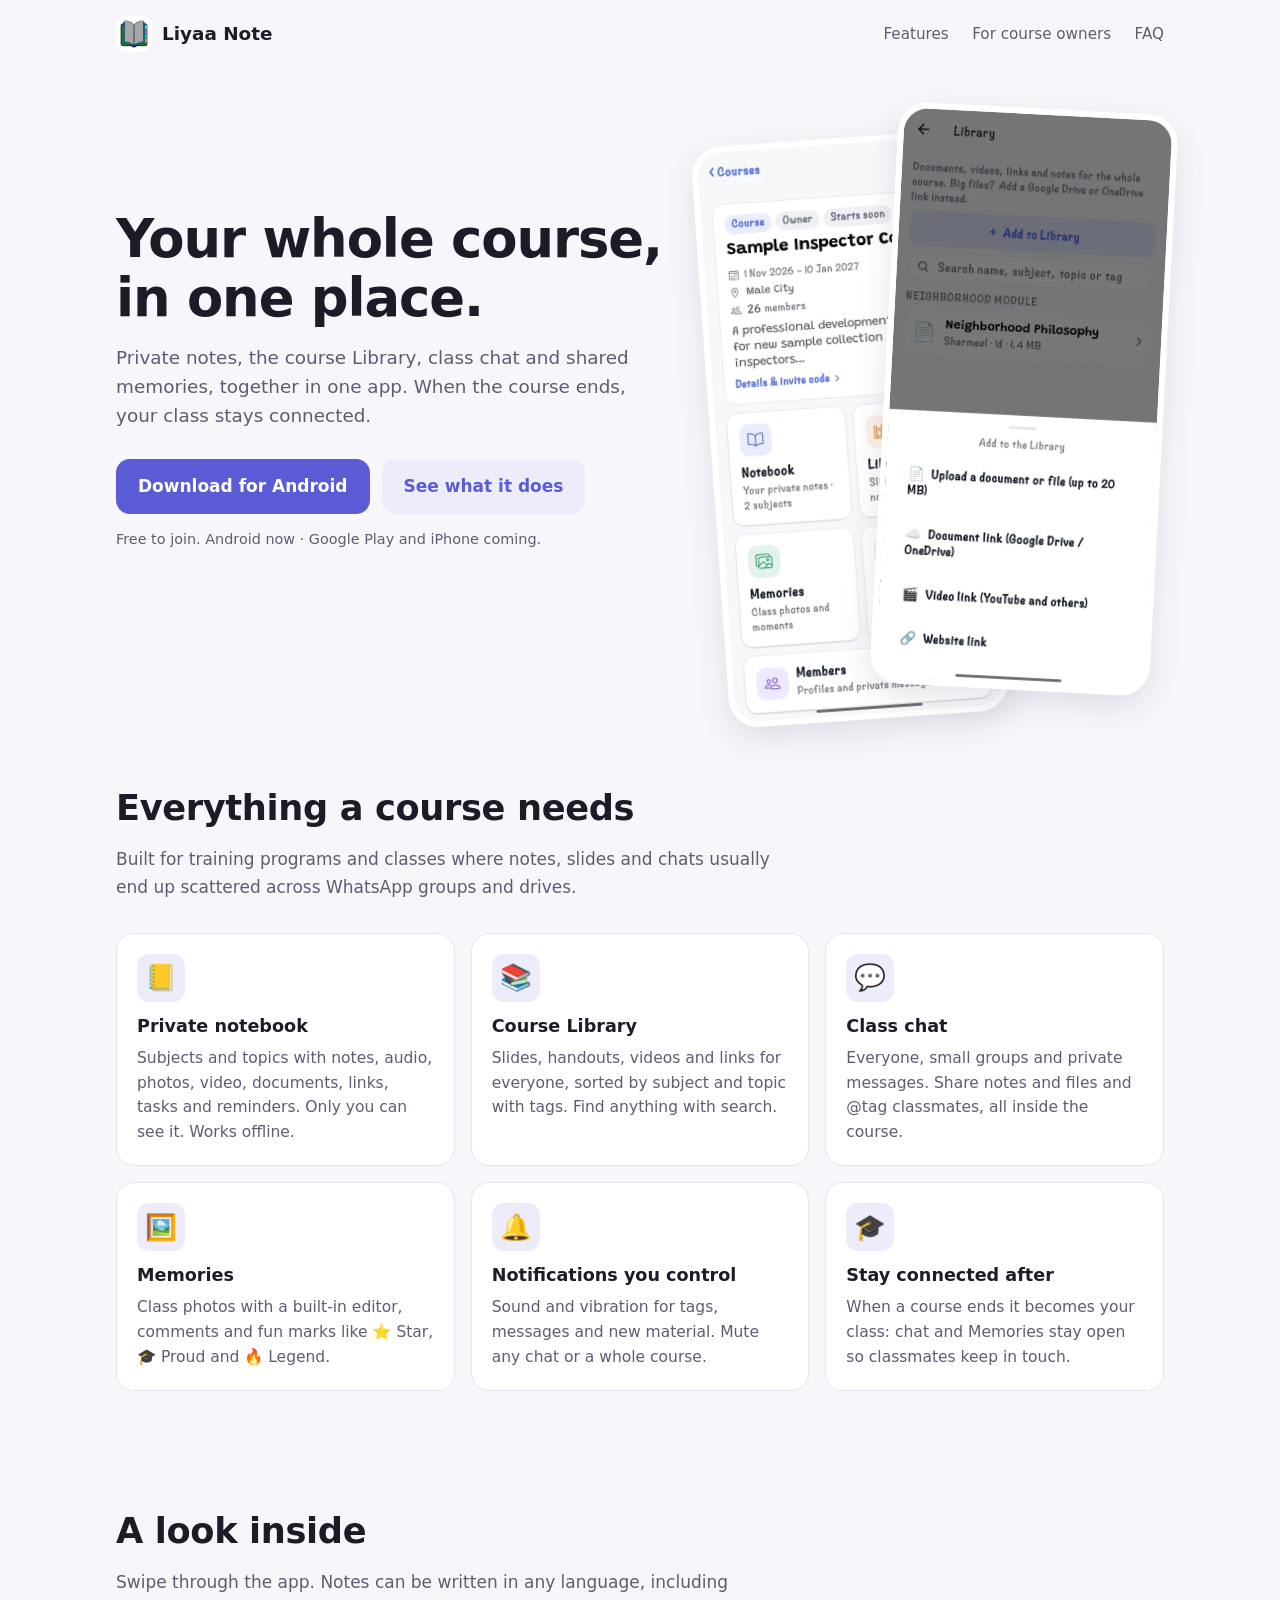
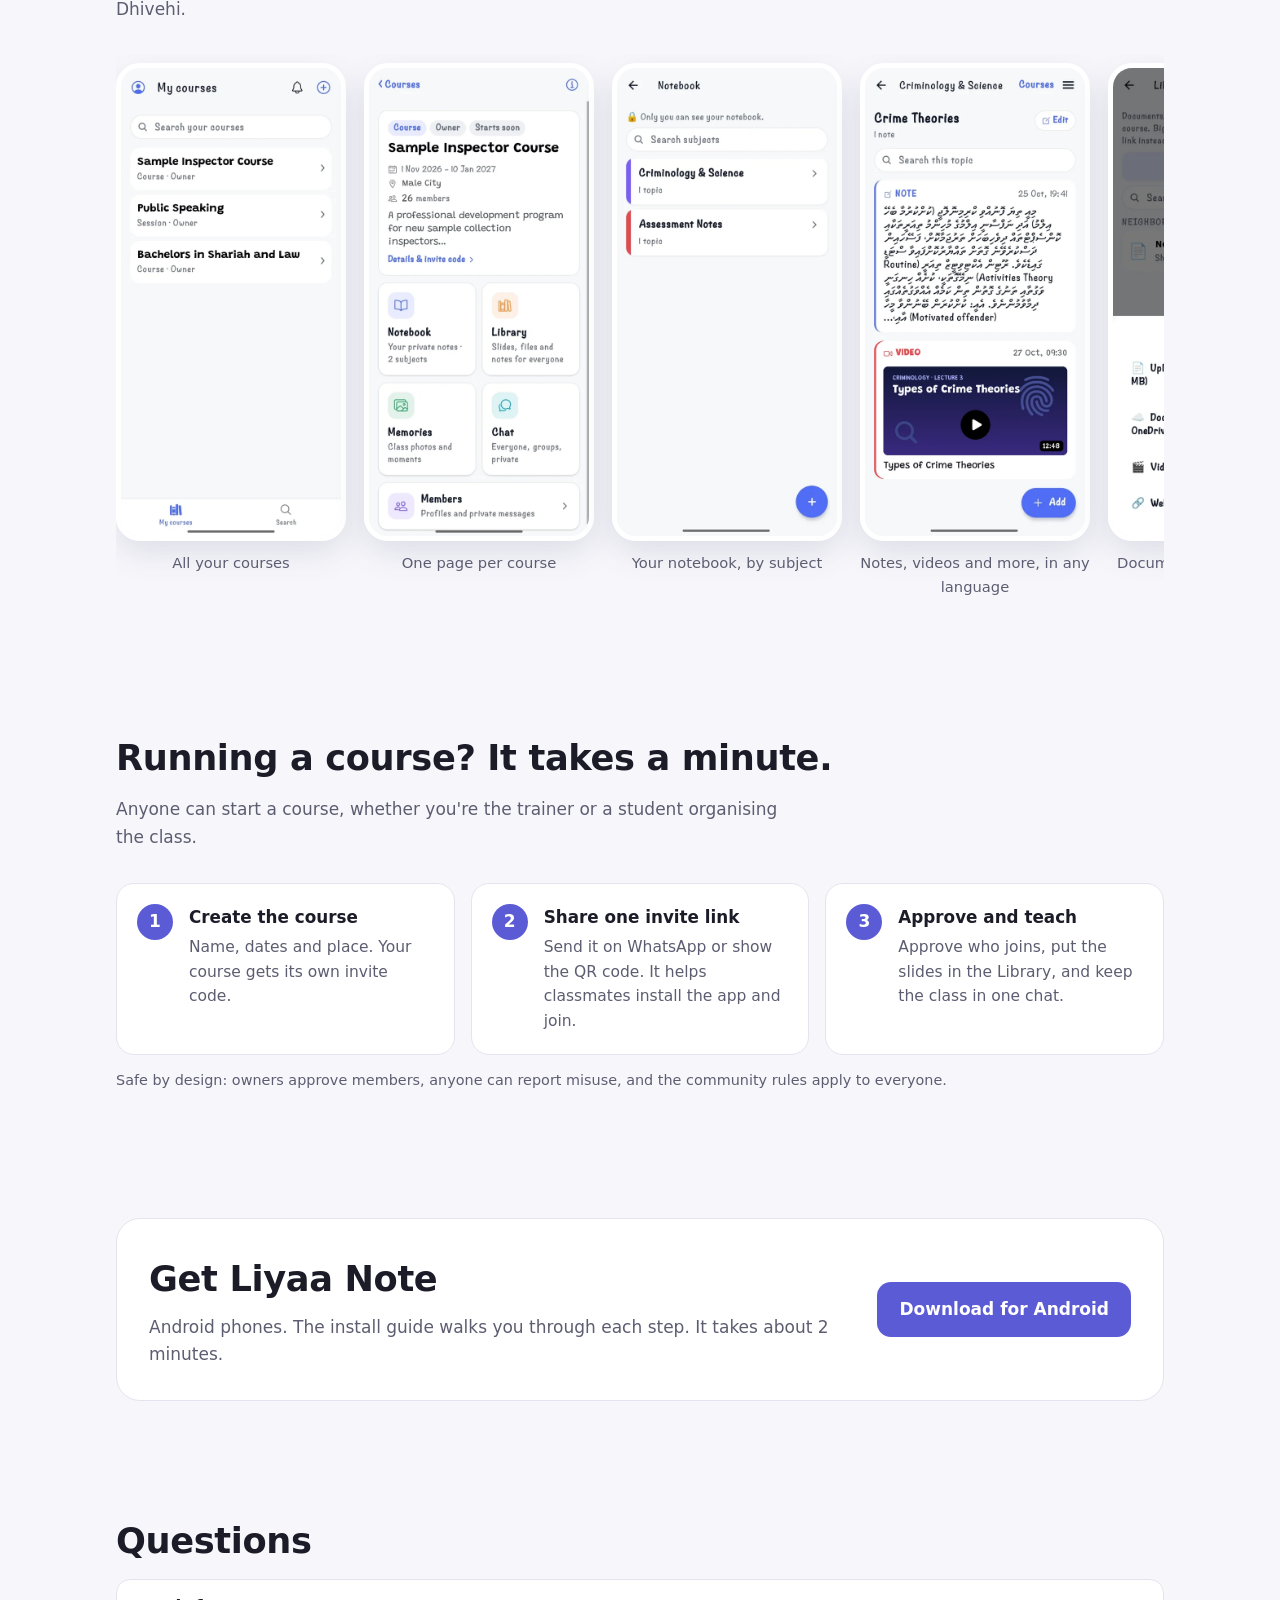
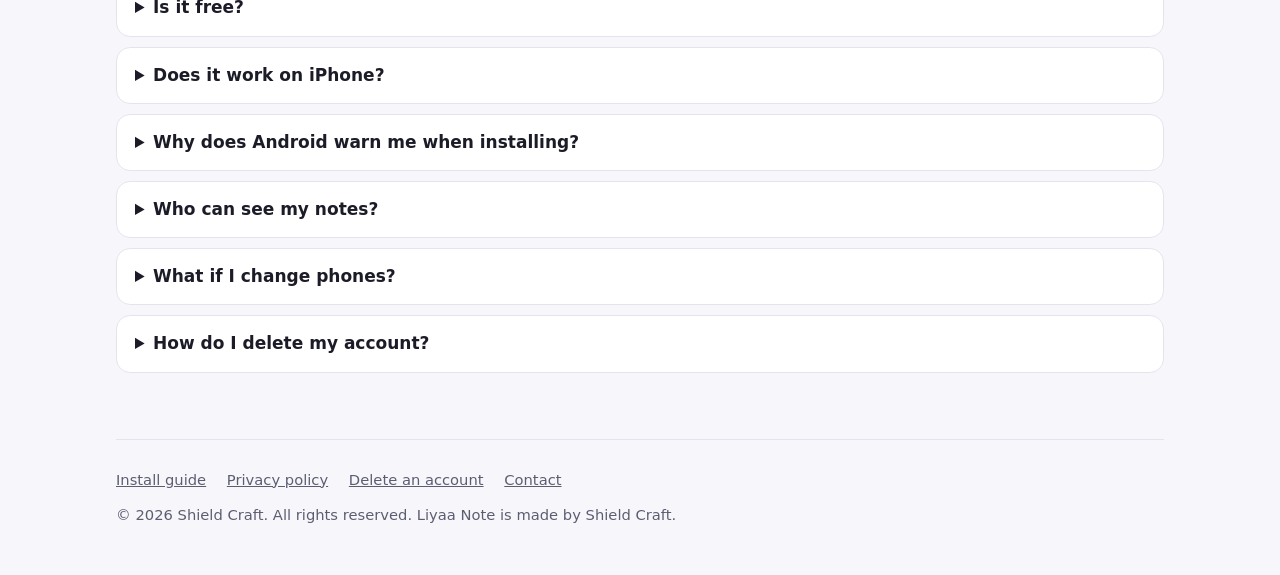
==== index.html @ 7fa38d36 "Use liyaanote.app for the install link and link previews Co-Authored-By: Claude Opus 5.5 <noreply@an" ====
<!doctype html>
<html lang="en">
<head>
<meta charset="utf-8">
<meta name="viewport" content="width=device-width, initial-scale=1">
<title>Liyaa Note</title>
<meta name="description" content="Liyaa Note keeps your course notes, shared Library, class chat and memories in one place, and keeps your class together after the course ends.">
<link rel="icon" href="favicon.png">
<meta property="og:title" content="Liyaa Note">
<meta property="og:description" content="Course notes, class chat and shared memories, together in one place.">
<meta property="og:image" content="https://liyaanote.app/img/icon.png">
<style>
  :root {
    --bg: #f7f7fb; --card: #ffffff; --text: #1c1c28; --muted: #5d5d72; --accent: #5b5bd6; --accent-ink: #ffffff;
    --accent-soft: #ececfb; --line: #e4e4ee; --shadow: 0 12px 32px rgba(40, 40, 90, .12);
  }
  @media (prefers-color-scheme: dark) {
    :root { --bg: #121218; --card: #1c1c26; --text: #ececf3; --muted: #a3a3b8; --accent: #8f8ff0; --accent-ink: #121218; --accent-soft: #26264a; --line: #2c2c3a; --shadow: 0 12px 32px rgba(0, 0, 0, .45); }
  }
  * { box-sizing: border-box; }
  html { scroll-behavior: smooth; }
  body { margin: 0; background: var(--bg); color: var(--text); font: 17px/1.6 system-ui, -apple-system, "Segoe UI", Roboto, sans-serif; }
  a { color: var(--accent); }
  .wrap { max-width: 1080px; margin: 0 auto; padding: 0 16px; }
  header.top { display: flex; align-items: center; justify-content: space-between; padding: 16px 0; }
  .brand { display: flex; align-items: center; gap: 10px; font-weight: 800; font-size: 1.15rem; color: var(--text); text-decoration: none; }
  .brand img { width: 36px; height: 36px; border-radius: 9px; }
  nav a { color: var(--muted); text-decoration: none; margin-left: 18px; font-size: .95rem; }
  nav a:hover { color: var(--text); }
  @media (max-width: 640px) { nav .hide-sm { display: none; } }

  .hero { display: grid; grid-template-columns: 1.1fr .9fr; gap: 40px; align-items: center; padding: 40px 0 56px; }
  .hero h1 { font-size: clamp(2.1rem, 5vw, 3.3rem); line-height: 1.1; margin: 0 0 16px; letter-spacing: -.02em; }
  .hero p.lead { font-size: 1.15rem; color: var(--muted); margin: 0 0 28px; max-width: 34em; }
  .ctas { display: flex; flex-wrap: wrap; gap: 12px; }
  .btn { display: inline-block; text-decoration: none; font-weight: 700; padding: 14px 22px; border-radius: 14px; }
  .btn.primary { background: var(--accent); color: var(--accent-ink); }
  .btn.ghost { background: var(--accent-soft); color: var(--accent); }
  .small { font-size: .9rem; color: var(--muted); margin-top: 14px; }
  .phone { width: 100%; max-width: 280px; border-radius: 30px; box-shadow: var(--shadow); border: 6px solid var(--card); display: block; background: var(--card); }
  .hero .phones { position: relative; height: 560px; }
  .hero .phones img { position: absolute; }
  .hero .phones img:first-child { left: 0; top: 30px; transform: rotate(-4deg); }
  .hero .phones img:last-child { right: 0; top: 0; transform: rotate(3deg); }
  @media (max-width: 860px) {
    .hero { grid-template-columns: 1fr; padding-top: 16px; }
    .hero .phones { height: auto; display: flex; gap: 12px; justify-content: center; }
    .hero .phones img { position: static; transform: none !important; width: 46%; max-width: 230px; }
  }

  section { padding: 56px 0; }
  section h2 { font-size: clamp(1.6rem, 3.5vw, 2.2rem); margin: 0 0 10px; letter-spacing: -.01em; }
  section .sub { color: var(--muted); margin: 0 0 32px; max-width: 40em; }

  .features { display: grid; grid-template-columns: repeat(3, 1fr); gap: 16px; }
  @media (max-width: 860px) { .features { grid-template-columns: repeat(2, 1fr); } }
  @media (max-width: 560px) { .features { grid-template-columns: 1fr; } }
  .feature { background: var(--card); border: 1px solid var(--line); border-radius: 18px; padding: 20px; }
  .feature .ico { font-size: 1.6rem; width: 48px; height: 48px; border-radius: 12px; display: grid; place-items: center; background: var(--accent-soft); margin-bottom: 10px; }
  .feature h3 { margin: 0 0 6px; font-size: 1.1rem; }
  .feature p { margin: 0; color: var(--muted); font-size: .97rem; }

  .gallery { display: flex; gap: 18px; overflow-x: auto; padding: 8px 4px 20px; scroll-snap-type: x mandatory; }
  .gallery figure { margin: 0; flex: 0 0 230px; scroll-snap-align: start; }
  .gallery img { width: 100%; border-radius: 24px; border: 5px solid var(--card); box-shadow: var(--shadow); display: block; }
  .gallery figcaption { text-align: center; color: var(--muted); font-size: .92rem; margin-top: 10px; }

  .steps { display: grid; grid-template-columns: repeat(3, 1fr); gap: 16px; counter-reset: s; }
  @media (max-width: 760px) { .steps { grid-template-columns: 1fr; } }
  .step { background: var(--card); border: 1px solid var(--line); border-radius: 18px; padding: 20px 20px 20px 72px; position: relative; counter-increment: s; }
  .step::before { content: counter(s); position: absolute; left: 20px; top: 20px; width: 36px; height: 36px; border-radius: 50%; background: var(--accent); color: var(--accent-ink); font-weight: 800; display: grid; place-items: center; }
  .step h3 { margin: 0 0 4px; font-size: 1.05rem; }
  .step p { margin: 0; color: var(--muted); font-size: .97rem; }

  .band { background: var(--card); border: 1px solid var(--line); border-radius: 24px; padding: 32px; display: grid; grid-template-columns: 1fr auto; gap: 24px; align-items: center; }
  @media (max-width: 760px) { .band { grid-template-columns: 1fr; padding: 24px; } }
  .band h2 { margin: 0 0 6px; }
  .band p { margin: 0; color: var(--muted); }

  details { background: var(--card); border: 1px solid var(--line); border-radius: 14px; padding: 14px 18px; margin: 10px 0; }
  summary { cursor: pointer; font-weight: 700; }
  details p { color: var(--muted); margin: 8px 0 0; }

  footer { border-top: 1px solid var(--line); padding: 28px 0 48px; color: var(--muted); font-size: .92rem; }
  footer a { color: var(--muted); margin-right: 16px; }
</style>
</head>
<body>
<div class="wrap">
  <header class="top">
    <a class="brand" href="./"><img src="img/icon.png" alt="">Liyaa Note</a>
    <nav>
      <a class="hide-sm" href="#features">Features</a>
      <a class="hide-sm" href="#owners">For course owners</a>
      <a href="#faq">FAQ</a>
    </nav>
  </header>

  <div class="hero">
    <div>
      <h1>Your whole course, in one place.</h1>
      <p class="lead">Private notes, the course Library, class chat and shared memories, together in one app. When the course ends, your class stays connected.</p>
      <div class="ctas">
        <a class="btn primary" href="join.html#install">Download for Android</a>
        <a class="btn ghost" href="#features">See what it does</a>
      </div>
      <p class="small">Free to join. Android now · Google Play and iPhone coming.</p>
    </div>
    <div class="phones">
      <img class="phone" src="img/course.webp" alt="A course page with Notebook, Library, Memories, Chat and Members" width="270" loading="eager">
      <img class="phone" src="img/library.webp" alt="Adding a document, Drive link, video or website to the course Library" width="270" loading="eager">
    </div>
  </div>
</div>

<section id="features">
  <div class="wrap">
    <h2>Everything a course needs</h2>
    <p class="sub">Built for training programs and classes where notes, slides and chats usually end up scattered across WhatsApp groups and drives.</p>
    <div class="features">
      <div class="feature"><div class="ico">📒</div><h3>Private notebook</h3><p>Subjects and topics with notes, audio, photos, video, documents, links, tasks and reminders. Only you can see it. Works offline.</p></div>
      <div class="feature"><div class="ico">📚</div><h3>Course Library</h3><p>Slides, handouts, videos and links for everyone, sorted by subject and topic with tags. Find anything with search.</p></div>
      <div class="feature"><div class="ico">💬</div><h3>Class chat</h3><p>Everyone, small groups and private messages. Share notes and files and @tag classmates, all inside the course.</p></div>
      <div class="feature"><div class="ico">🖼️</div><h3>Memories</h3><p>Class photos with a built-in editor, comments and fun marks like ⭐ Star, 🎓 Proud and 🔥 Legend.</p></div>
      <div class="feature"><div class="ico">🔔</div><h3>Notifications you control</h3><p>Sound and vibration for tags, messages and new material. Mute any chat or a whole course.</p></div>
      <div class="feature"><div class="ico">🎓</div><h3>Stay connected after</h3><p>When a course ends it becomes your class: chat and Memories stay open so classmates keep in touch.</p></div>
    </div>
  </div>
</section>

<section>
  <div class="wrap">
    <h2>A look inside</h2>
    <p class="sub">Swipe through the app. Notes can be written in any language, including Dhivehi.</p>
    <div class="gallery">
      <figure><img src="img/courses.webp" alt="My courses list" loading="lazy"><figcaption>All your courses</figcaption></figure>
      <figure><img src="img/course.webp" alt="Course page" loading="lazy"><figcaption>One page per course</figcaption></figure>
      <figure><img src="img/notebook.webp" alt="Notebook subjects with colour bars" loading="lazy"><figcaption>Your notebook, by subject</figcaption></figure>
      <figure><img src="img/note.webp" alt="A topic with a note in Dhivehi and a lecture video" loading="lazy"><figcaption>Notes, videos and more, in any language</figcaption></figure>
      <figure><img src="img/library.webp" alt="Adding to the Library" loading="lazy"><figcaption>Documents, videos and links</figcaption></figure>
      <figure><img src="img/chat.webp" alt="Course chat with Everyone and groups" loading="lazy"><figcaption>Everyone, groups, private</figcaption></figure>
    </div>
  </div>
</section>

<section id="owners">
  <div class="wrap">
    <h2>Running a course? It takes a minute.</h2>
    <p class="sub">Anyone can start a course, whether you're the trainer or a student organising the class.</p>
    <div class="steps">
      <div class="step"><h3>Create the course</h3><p>Name, dates and place. Your course gets its own invite code.</p></div>
      <div class="step"><h3>Share one invite link</h3><p>Send it on WhatsApp or show the QR code. It helps classmates install the app and join.</p></div>
      <div class="step"><h3>Approve and teach</h3><p>Approve who joins, put the slides in the Library, and keep the class in one chat.</p></div>
    </div>
    <p class="small">Safe by design: owners approve members, anyone can report misuse, and the community rules apply to everyone.</p>
  </div>
</section>

<section>
  <div class="wrap">
    <div class="band">
      <div>
        <h2>Get Liyaa Note</h2>
        <p>Android phones. The install guide walks you through each step. It takes about 2 minutes.</p>
      </div>
      <a class="btn primary" href="join.html#install">Download for Android</a>
    </div>
  </div>
</section>

<section id="faq">
  <div class="wrap">
    <h2>Questions</h2>
    <details><summary>Is it free?</summary><p>Yes. Joining a course is free, and so is your notebook.</p></details>
    <details><summary>Does it work on iPhone?</summary><p>Not yet. Liyaa Note is Android-only for now. An iPhone version is planned.</p></details>
    <details><summary>Why does Android warn me when installing?</summary><p>Liyaa Note isn't on Google Play yet, so Android asks you to allow the install. The <a href="join.html#install">install guide</a> shows exactly what to tap. Once it's on Google Play this step goes away.</p></details>
    <details><summary>Who can see my notes?</summary><p>Only you. Your notebook stays on your phone, with an optional private backup. What you share in a course is seen only by that course's members. See the <a href="privacy.html">privacy policy</a>.</p></details>
    <details><summary>What if I change phones?</summary><p>Sign in on the new phone: your courses, chats and Memories are there, and your notes come back from your backup. Recordings and files can be moved with a backup file saved to your own Google Drive or OneDrive.</p></details>
    <details><summary>How do I delete my account?</summary><p>In the app: Profile &amp; Settings → Delete my account. Or see <a href="delete-account.html">how to delete your account</a>.</p></details>
  </div>
</section>

<div class="wrap">
  <footer>
    <a href="join.html#install">Install guide</a>
    <a href="privacy.html">Privacy policy</a>
    <a href="delete-account.html">Delete an account</a>
    <a href="mailto:ahmedanys@gmail.com">Contact</a>
    <div style="margin-top:12px">© 2026 Shield Craft. All rights reserved. Liyaa Note is made by Shield Craft.</div>
  </footer>
</div>
</body>
</html>
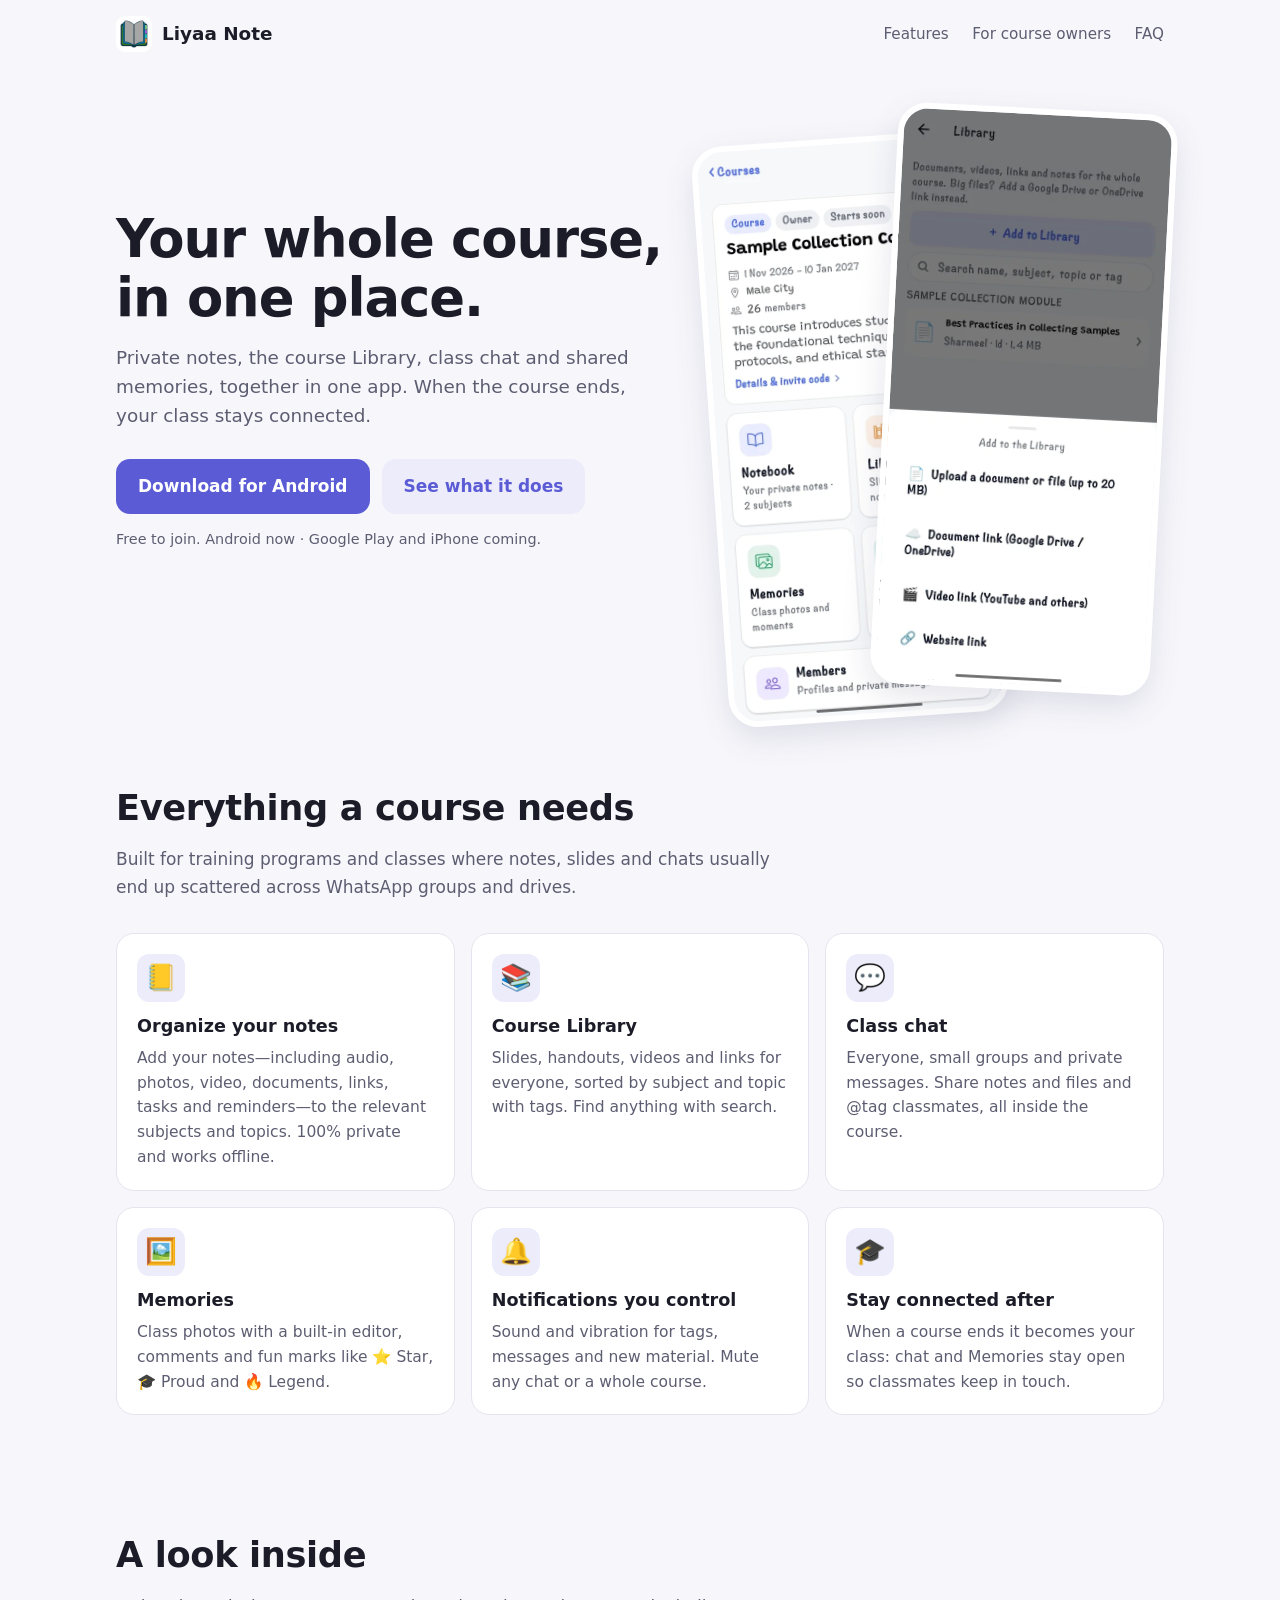
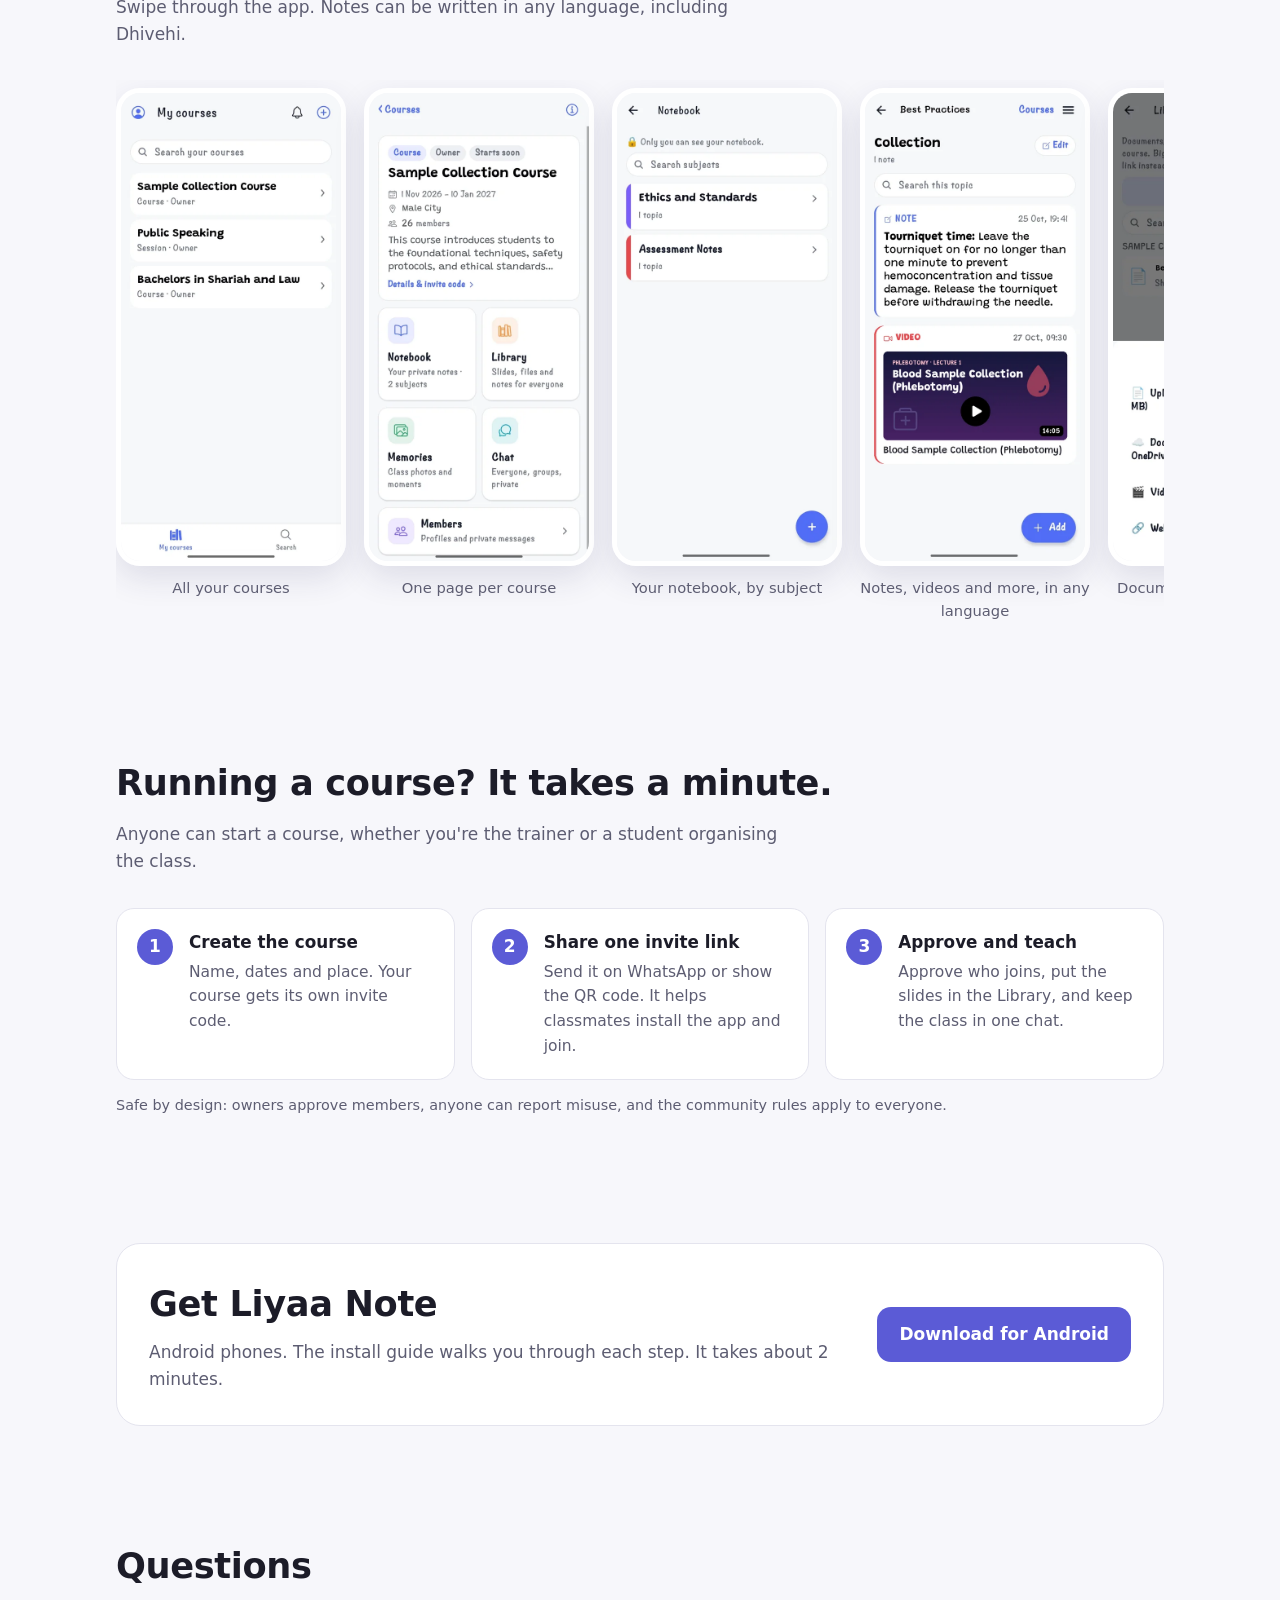
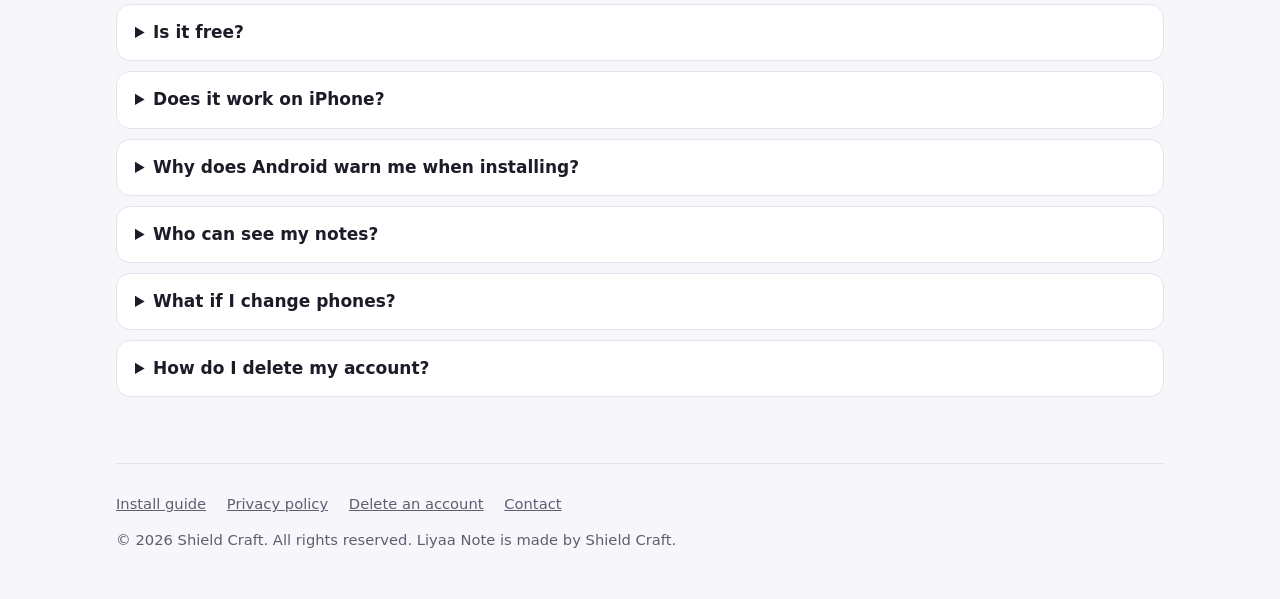
==== commit 645cb324: "Website: Sample Collection Course sample screenshots and notebook text Co-Authored-By: Claude Opus 5" ====
--- a/index.html
+++ b/index.html
@@ -118,7 +118,7 @@
     <h2>Everything a course needs</h2>
     <p class="sub">Built for training programs and classes where notes, slides and chats usually end up scattered across WhatsApp groups and drives.</p>
     <div class="features">
-      <div class="feature"><div class="ico">📒</div><h3>Private notebook</h3><p>Subjects and topics with notes, audio, photos, video, documents, links, tasks and reminders. Only you can see it. Works offline.</p></div>
+      <div class="feature"><div class="ico">📒</div><h3>Organize your notes</h3><p>Add your notes—including audio, photos, video, documents, links, tasks and reminders—to the relevant subjects and topics. 100% private and works offline.</p></div>
       <div class="feature"><div class="ico">📚</div><h3>Course Library</h3><p>Slides, handouts, videos and links for everyone, sorted by subject and topic with tags. Find anything with search.</p></div>
       <div class="feature"><div class="ico">💬</div><h3>Class chat</h3><p>Everyone, small groups and private messages. Share notes and files and @tag classmates, all inside the course.</p></div>
       <div class="feature"><div class="ico">🖼️</div><h3>Memories</h3><p>Class photos with a built-in editor, comments and fun marks like ⭐ Star, 🎓 Proud and 🔥 Legend.</p></div>
@@ -136,7 +136,7 @@
       <figure><img src="img/courses.webp" alt="My courses list" loading="lazy"><figcaption>All your courses</figcaption></figure>
       <figure><img src="img/course.webp" alt="Course page" loading="lazy"><figcaption>One page per course</figcaption></figure>
       <figure><img src="img/notebook.webp" alt="Notebook subjects with colour bars" loading="lazy"><figcaption>Your notebook, by subject</figcaption></figure>
-      <figure><img src="img/note.webp" alt="A topic with a note in Dhivehi and a lecture video" loading="lazy"><figcaption>Notes, videos and more, in any language</figcaption></figure>
+      <figure><img src="img/note.webp" alt="A topic with a note and a lecture video" loading="lazy"><figcaption>Notes, videos and more, in any language</figcaption></figure>
       <figure><img src="img/library.webp" alt="Adding to the Library" loading="lazy"><figcaption>Documents, videos and links</figcaption></figure>
       <figure><img src="img/chat.webp" alt="Course chat with Everyone and groups" loading="lazy"><figcaption>Everyone, groups, private</figcaption></figure>
     </div>
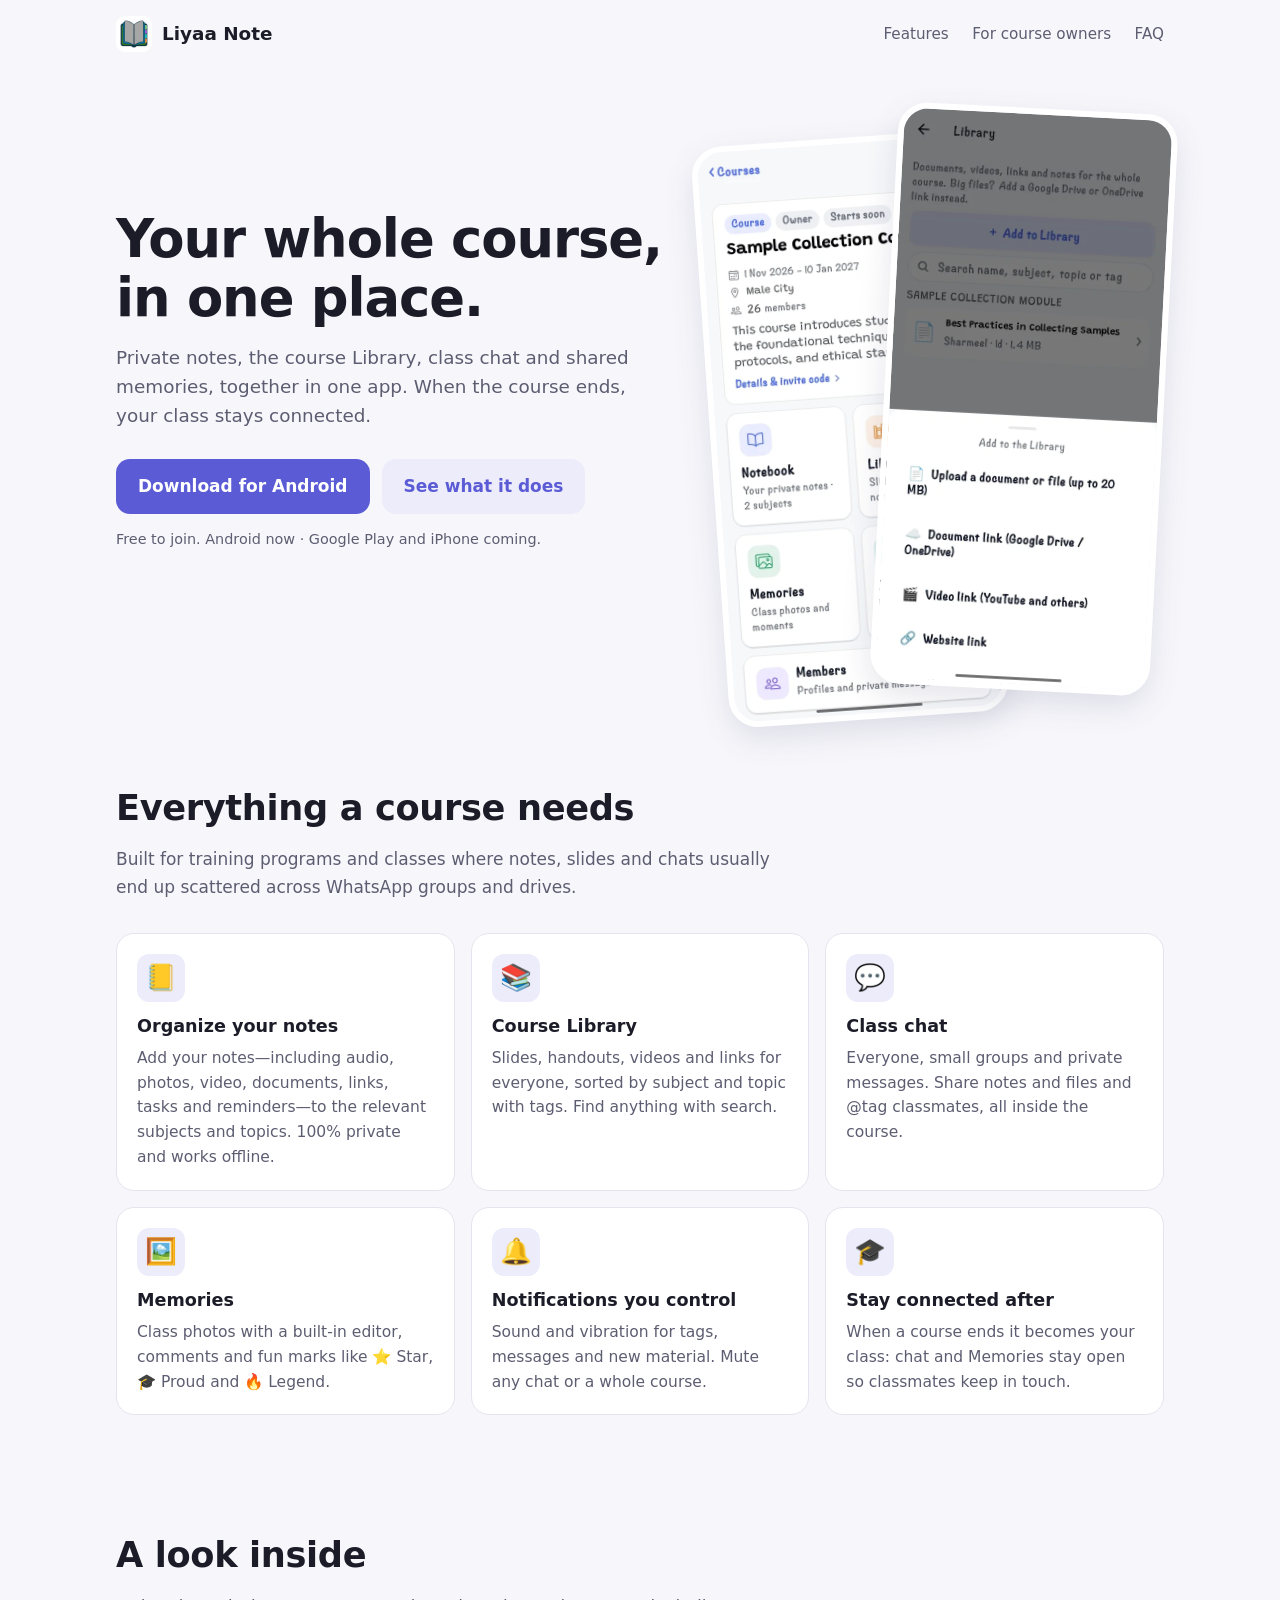
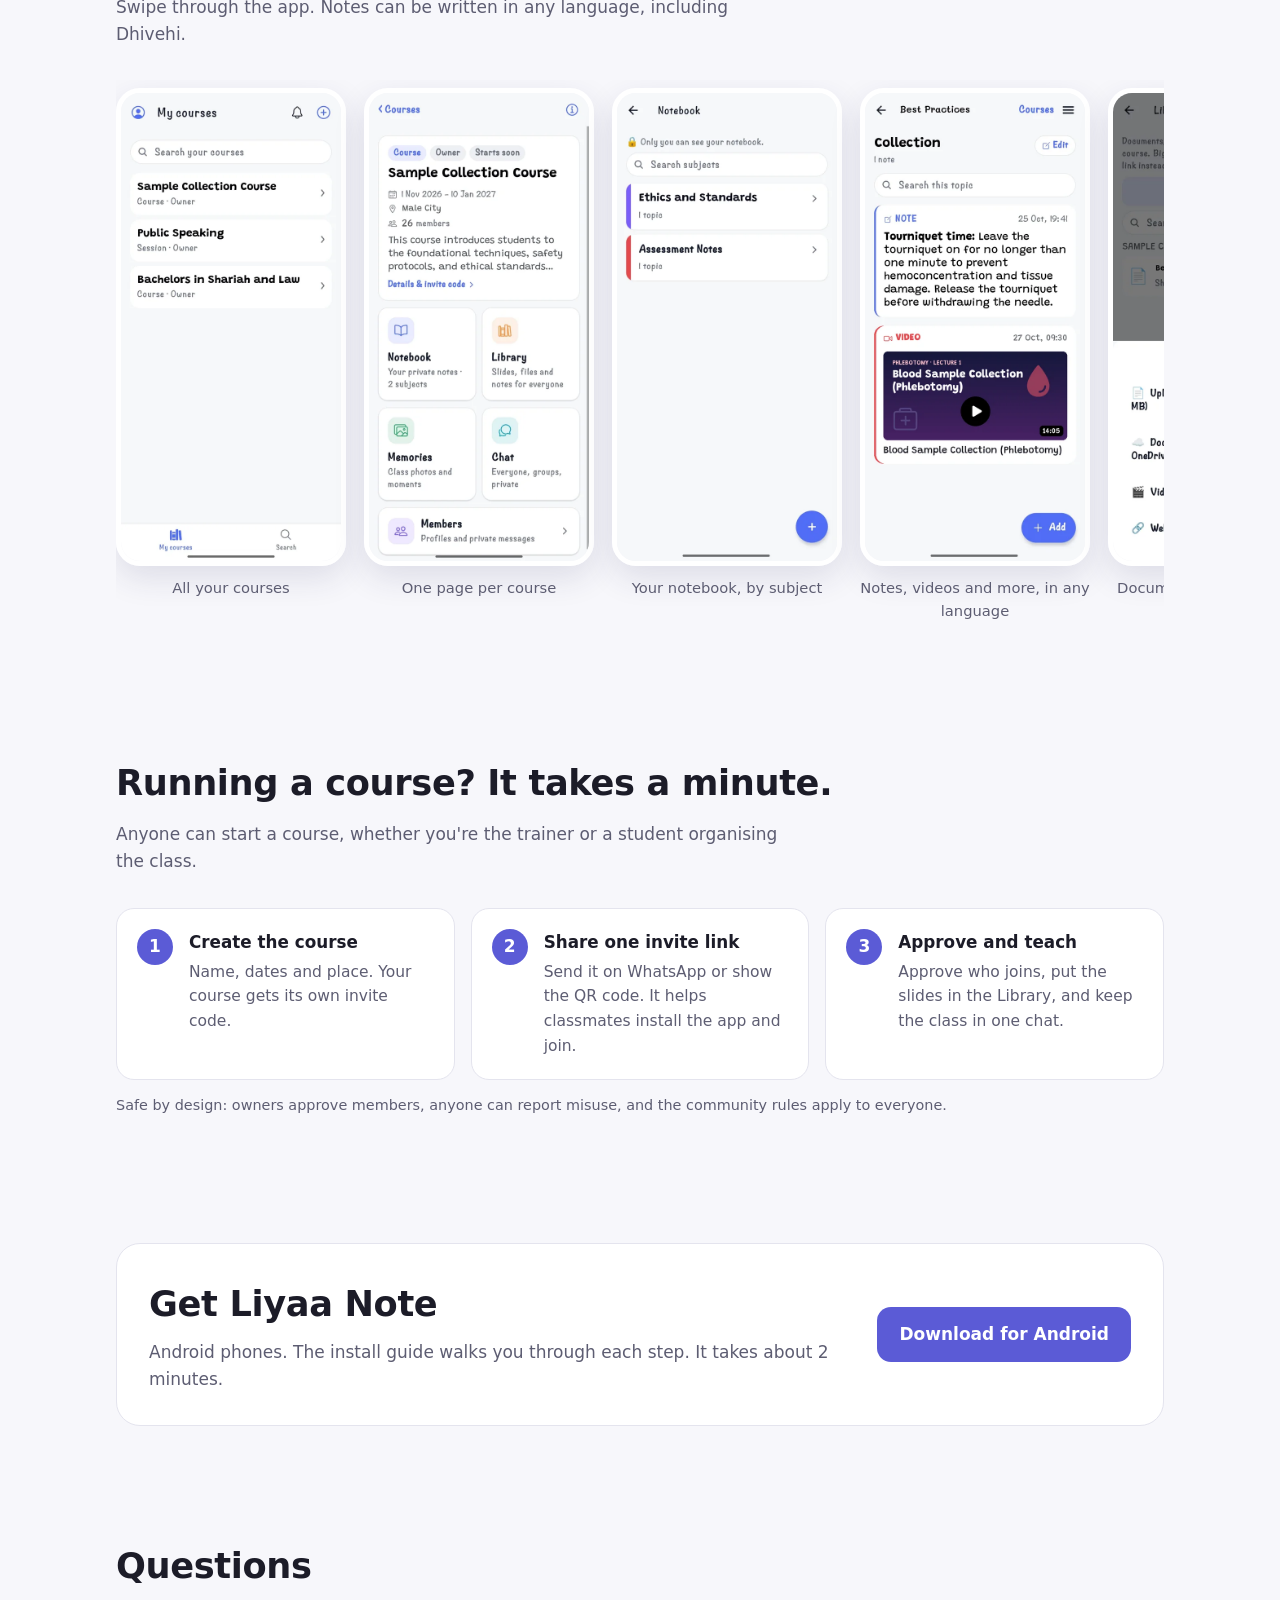
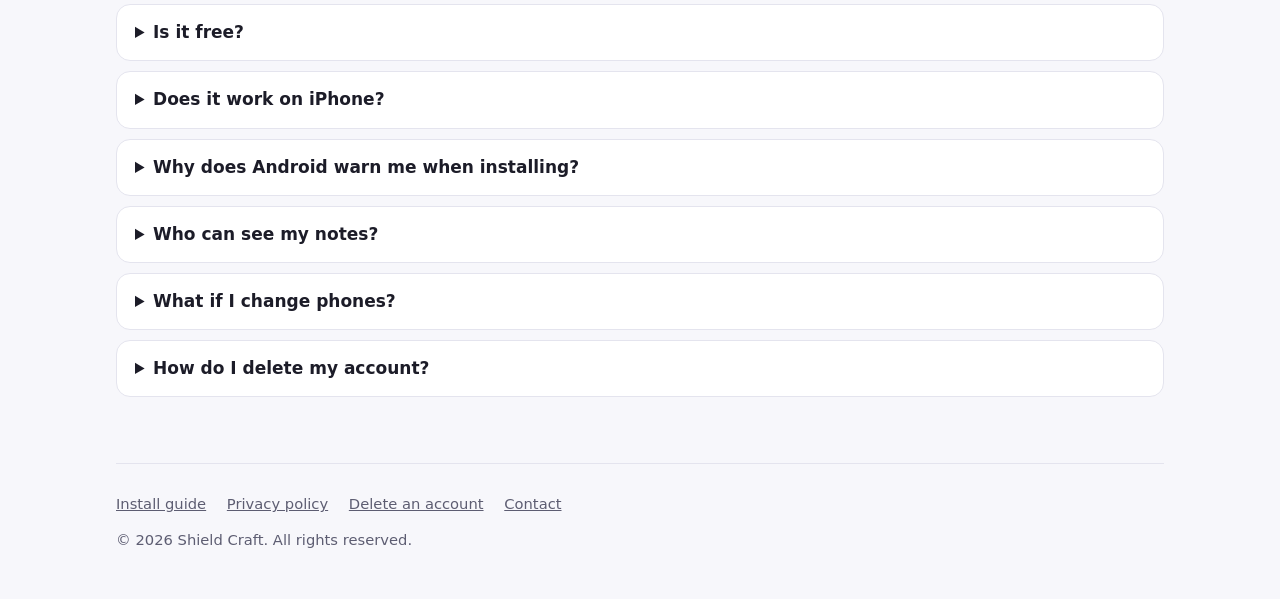
==== commit c679420d: "Contact support@liyaanote.app; drop the 'made by' line from the footer Co-Authored-By: Claude Opus 5" ====
--- a/index.html
+++ b/index.html
@@ -107,8 +107,8 @@
       <p class="small">Free to join. Android now · Google Play and iPhone coming.</p>
     </div>
     <div class="phones">
-      <img class="phone" src="img/course.webp" alt="A course page with Notebook, Library, Memories, Chat and Members" width="270" loading="eager">
-      <img class="phone" src="img/library.webp" alt="Adding a document, Drive link, video or website to the course Library" width="270" loading="eager">
+      <img class="phone" src="img/course.webp?v=2" alt="A course page with Notebook, Library, Memories, Chat and Members" width="270" loading="eager">
+      <img class="phone" src="img/library.webp?v=2" alt="Adding a document, Drive link, video or website to the course Library" width="270" loading="eager">
     </div>
   </div>
 </div>
@@ -133,12 +133,12 @@
     <h2>A look inside</h2>
     <p class="sub">Swipe through the app. Notes can be written in any language, including Dhivehi.</p>
     <div class="gallery">
-      <figure><img src="img/courses.webp" alt="My courses list" loading="lazy"><figcaption>All your courses</figcaption></figure>
-      <figure><img src="img/course.webp" alt="Course page" loading="lazy"><figcaption>One page per course</figcaption></figure>
-      <figure><img src="img/notebook.webp" alt="Notebook subjects with colour bars" loading="lazy"><figcaption>Your notebook, by subject</figcaption></figure>
-      <figure><img src="img/note.webp" alt="A topic with a note and a lecture video" loading="lazy"><figcaption>Notes, videos and more, in any language</figcaption></figure>
-      <figure><img src="img/library.webp" alt="Adding to the Library" loading="lazy"><figcaption>Documents, videos and links</figcaption></figure>
-      <figure><img src="img/chat.webp" alt="Course chat with Everyone and groups" loading="lazy"><figcaption>Everyone, groups, private</figcaption></figure>
+      <figure><img src="img/courses.webp?v=2" alt="My courses list" loading="lazy"><figcaption>All your courses</figcaption></figure>
+      <figure><img src="img/course.webp?v=2" alt="Course page" loading="lazy"><figcaption>One page per course</figcaption></figure>
+      <figure><img src="img/notebook.webp?v=2" alt="Notebook subjects with colour bars" loading="lazy"><figcaption>Your notebook, by subject</figcaption></figure>
+      <figure><img src="img/note.webp?v=2" alt="A topic with a note and a lecture video" loading="lazy"><figcaption>Notes, videos and more, in any language</figcaption></figure>
+      <figure><img src="img/library.webp?v=2" alt="Adding to the Library" loading="lazy"><figcaption>Documents, videos and links</figcaption></figure>
+      <figure><img src="img/chat.webp?v=2" alt="Course chat with Everyone and groups" loading="lazy"><figcaption>Everyone, groups, private</figcaption></figure>
     </div>
   </div>
 </section>
@@ -185,8 +185,8 @@
     <a href="join.html#install">Install guide</a>
     <a href="privacy.html">Privacy policy</a>
     <a href="delete-account.html">Delete an account</a>
-    <a href="mailto:ahmedanys@gmail.com">Contact</a>
-    <div style="margin-top:12px">© 2026 Shield Craft. All rights reserved. Liyaa Note is made by Shield Craft.</div>
+    <a href="mailto:support@liyaanote.app">Contact</a>
+    <div style="margin-top:12px">© 2026 Shield Craft. All rights reserved.</div>
   </footer>
 </div>
 </body>
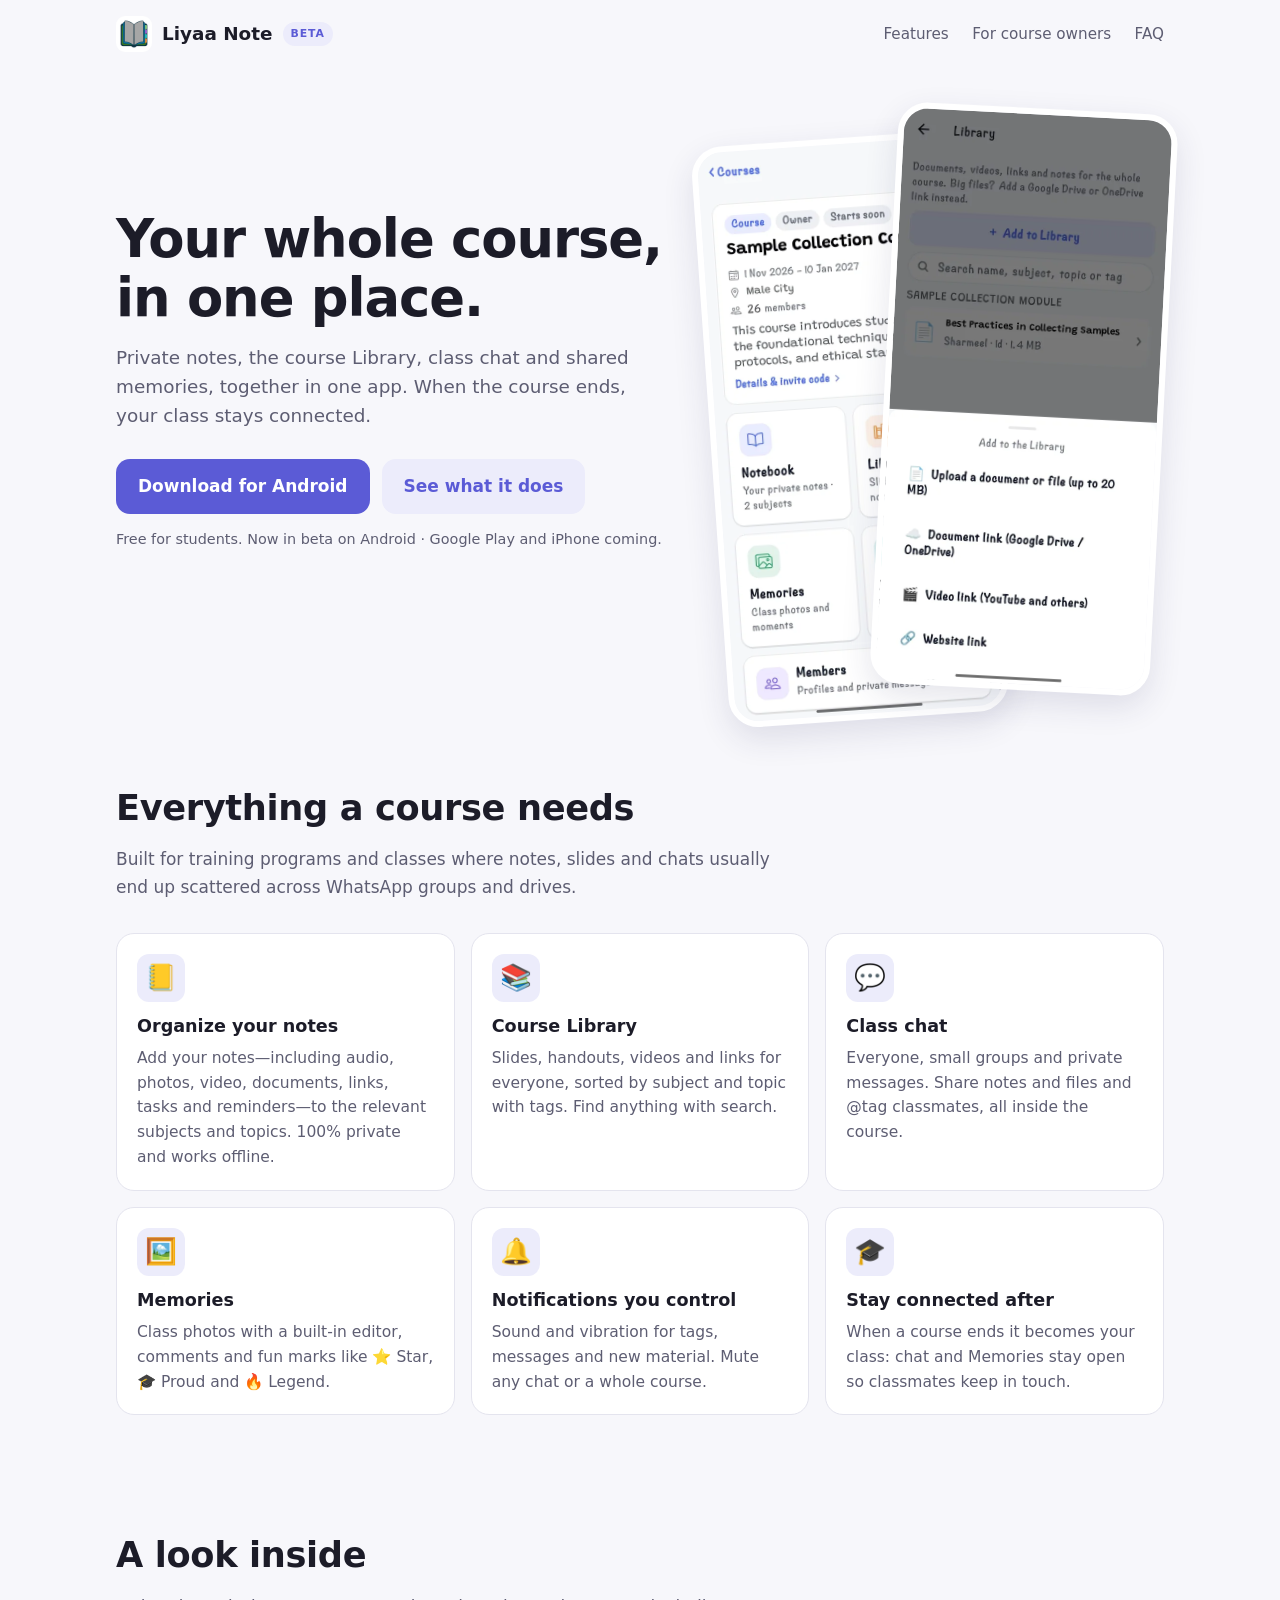
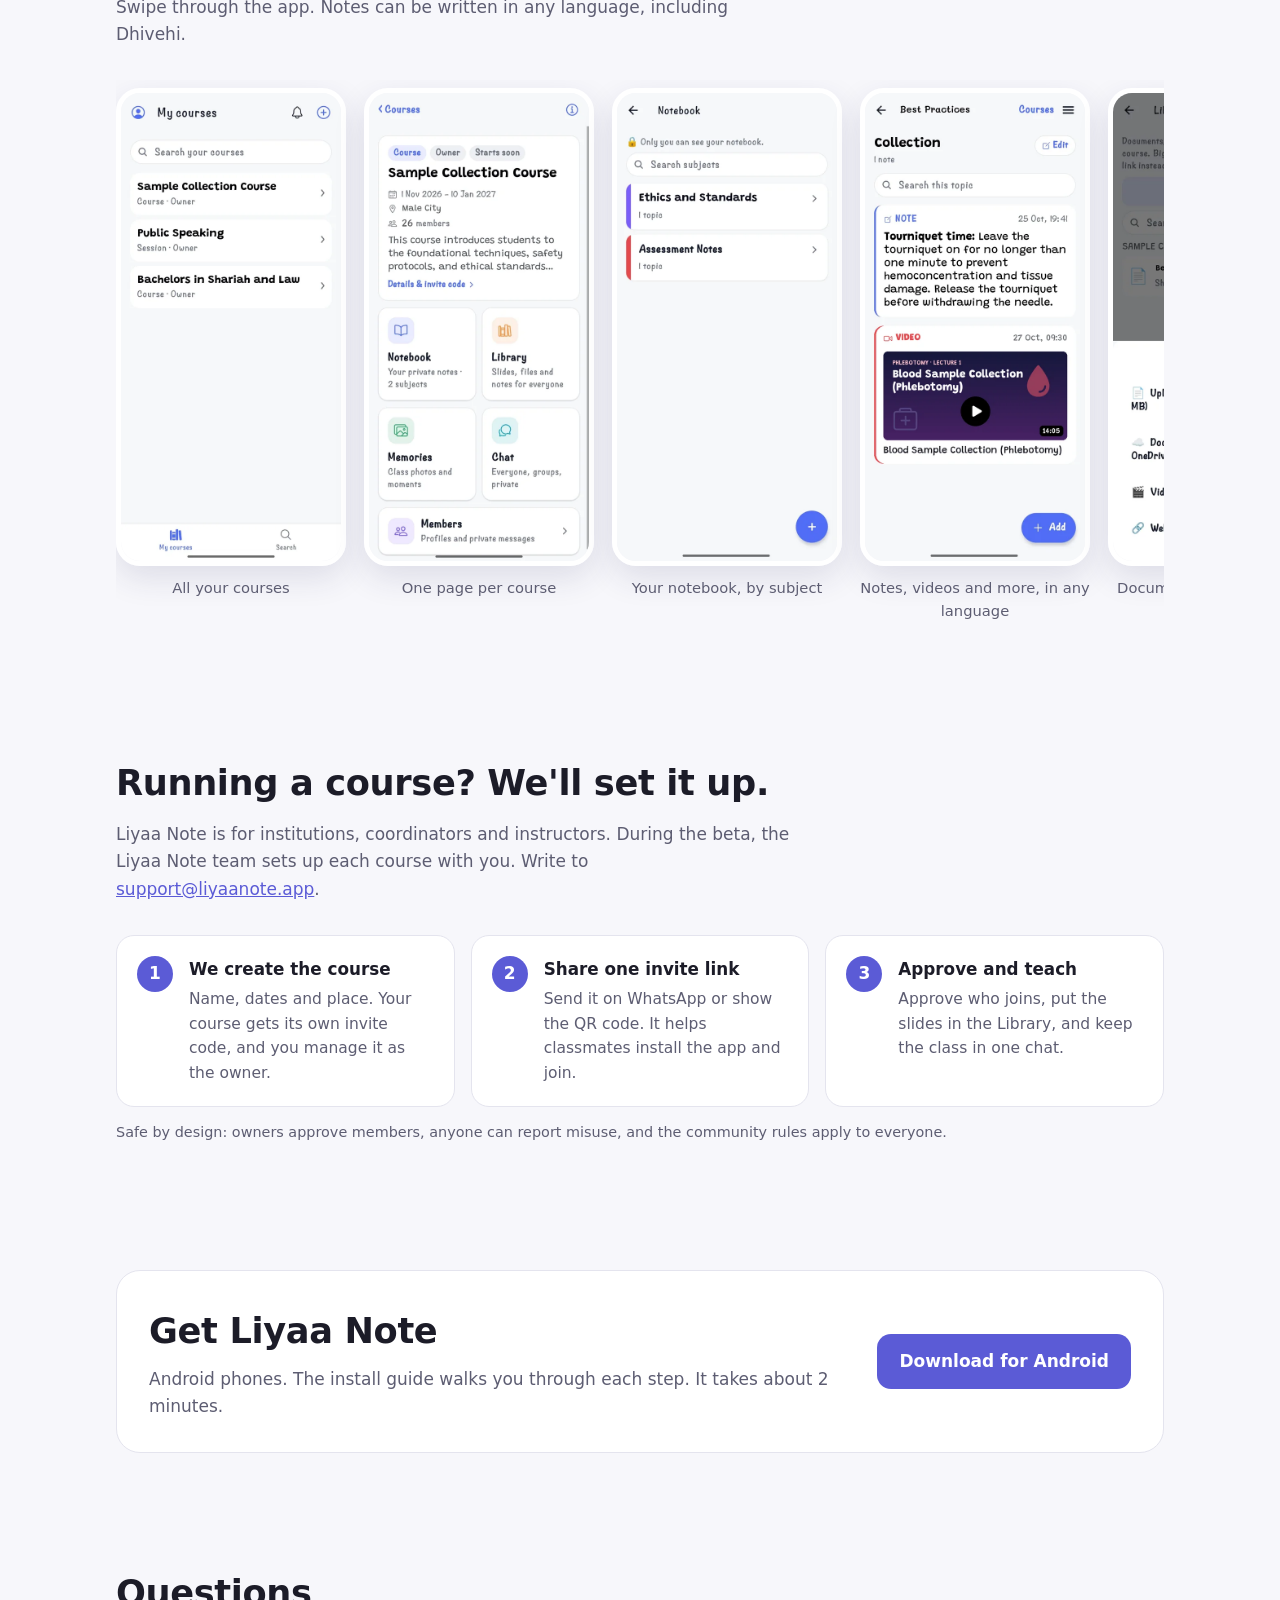
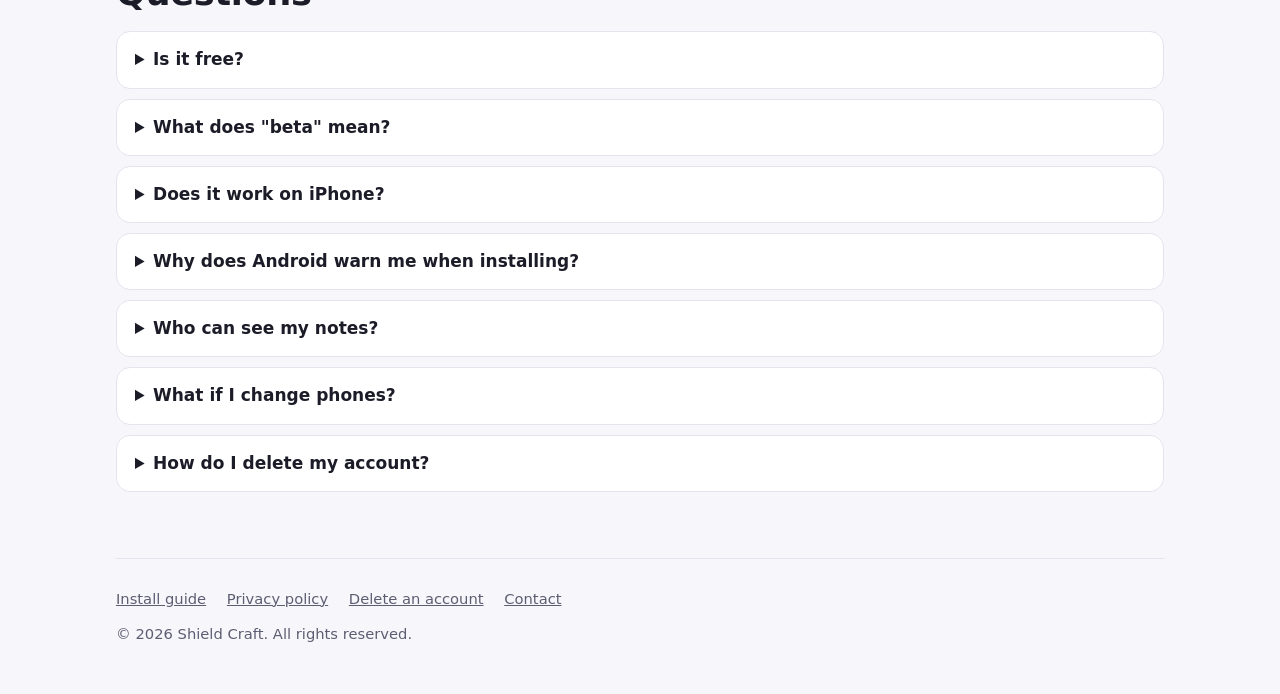
==== commit 58ab16c2: "Website: beta label; courses set up by the team during the beta Co-Authored-By: Claude Opus 5.5 <nor" ====
--- a/index.html
+++ b/index.html
@@ -25,6 +25,7 @@
   header.top { display: flex; align-items: center; justify-content: space-between; padding: 16px 0; }
   .brand { display: flex; align-items: center; gap: 10px; font-weight: 800; font-size: 1.15rem; color: var(--text); text-decoration: none; }
   .brand img { width: 36px; height: 36px; border-radius: 9px; }
+  .beta { font-size: .68rem; font-weight: 800; letter-spacing: .08em; text-transform: uppercase; color: var(--accent); background: var(--accent-soft); padding: 3px 8px; border-radius: 999px; }
   nav a { color: var(--muted); text-decoration: none; margin-left: 18px; font-size: .95rem; }
   nav a:hover { color: var(--text); }
   @media (max-width: 640px) { nav .hide-sm { display: none; } }
@@ -88,7 +89,7 @@
 <body>
 <div class="wrap">
   <header class="top">
-    <a class="brand" href="./"><img src="img/icon.png" alt="">Liyaa Note</a>
+    <a class="brand" href="./"><img src="img/icon.png" alt="">Liyaa Note <span class="beta">Beta</span></a>
     <nav>
       <a class="hide-sm" href="#features">Features</a>
       <a class="hide-sm" href="#owners">For course owners</a>
@@ -104,7 +105,7 @@
         <a class="btn primary" href="join.html#install">Download for Android</a>
         <a class="btn ghost" href="#features">See what it does</a>
       </div>
-      <p class="small">Free to join. Android now · Google Play and iPhone coming.</p>
+      <p class="small">Free for students. Now in beta on Android · Google Play and iPhone coming.</p>
     </div>
     <div class="phones">
       <img class="phone" src="img/course.webp?v=2" alt="A course page with Notebook, Library, Memories, Chat and Members" width="270" loading="eager">
@@ -145,10 +146,10 @@
 
 <section id="owners">
   <div class="wrap">
-    <h2>Running a course? It takes a minute.</h2>
-    <p class="sub">Anyone can start a course, whether you're the trainer or a student organising the class.</p>
+    <h2>Running a course? We'll set it up.</h2>
+    <p class="sub">Liyaa Note is for institutions, coordinators and instructors. During the beta, the Liyaa Note team sets up each course with you. Write to <a href="mailto:support@liyaanote.app">support@liyaanote.app</a>.</p>
     <div class="steps">
-      <div class="step"><h3>Create the course</h3><p>Name, dates and place. Your course gets its own invite code.</p></div>
+      <div class="step"><h3>We create the course</h3><p>Name, dates and place. Your course gets its own invite code, and you manage it as the owner.</p></div>
       <div class="step"><h3>Share one invite link</h3><p>Send it on WhatsApp or show the QR code. It helps classmates install the app and join.</p></div>
       <div class="step"><h3>Approve and teach</h3><p>Approve who joins, put the slides in the Library, and keep the class in one chat.</p></div>
     </div>
@@ -171,7 +172,8 @@
 <section id="faq">
   <div class="wrap">
     <h2>Questions</h2>
-    <details><summary>Is it free?</summary><p>Yes. Joining a course is free, and so is your notebook.</p></details>
+    <details><summary>Is it free?</summary><p>For students, yes: joining a course and your notebook are free. Courses are set up for institutions and instructors; during the beta, contact <a href="mailto:support@liyaanote.app">support@liyaanote.app</a>.</p></details>
+    <details><summary>What does "beta" mean?</summary><p>Liyaa Note is in its test phase with its first courses. Everything works, and we're improving it from your feedback. Tell us what you think at <a href="mailto:support@liyaanote.app">support@liyaanote.app</a>.</p></details>
     <details><summary>Does it work on iPhone?</summary><p>Not yet. Liyaa Note is Android-only for now. An iPhone version is planned.</p></details>
     <details><summary>Why does Android warn me when installing?</summary><p>Liyaa Note isn't on Google Play yet, so Android asks you to allow the install. The <a href="join.html#install">install guide</a> shows exactly what to tap. Once it's on Google Play this step goes away.</p></details>
     <details><summary>Who can see my notes?</summary><p>Only you. Your notebook stays on your phone, with an optional private backup. What you share in a course is seen only by that course's members. See the <a href="privacy.html">privacy policy</a>.</p></details>
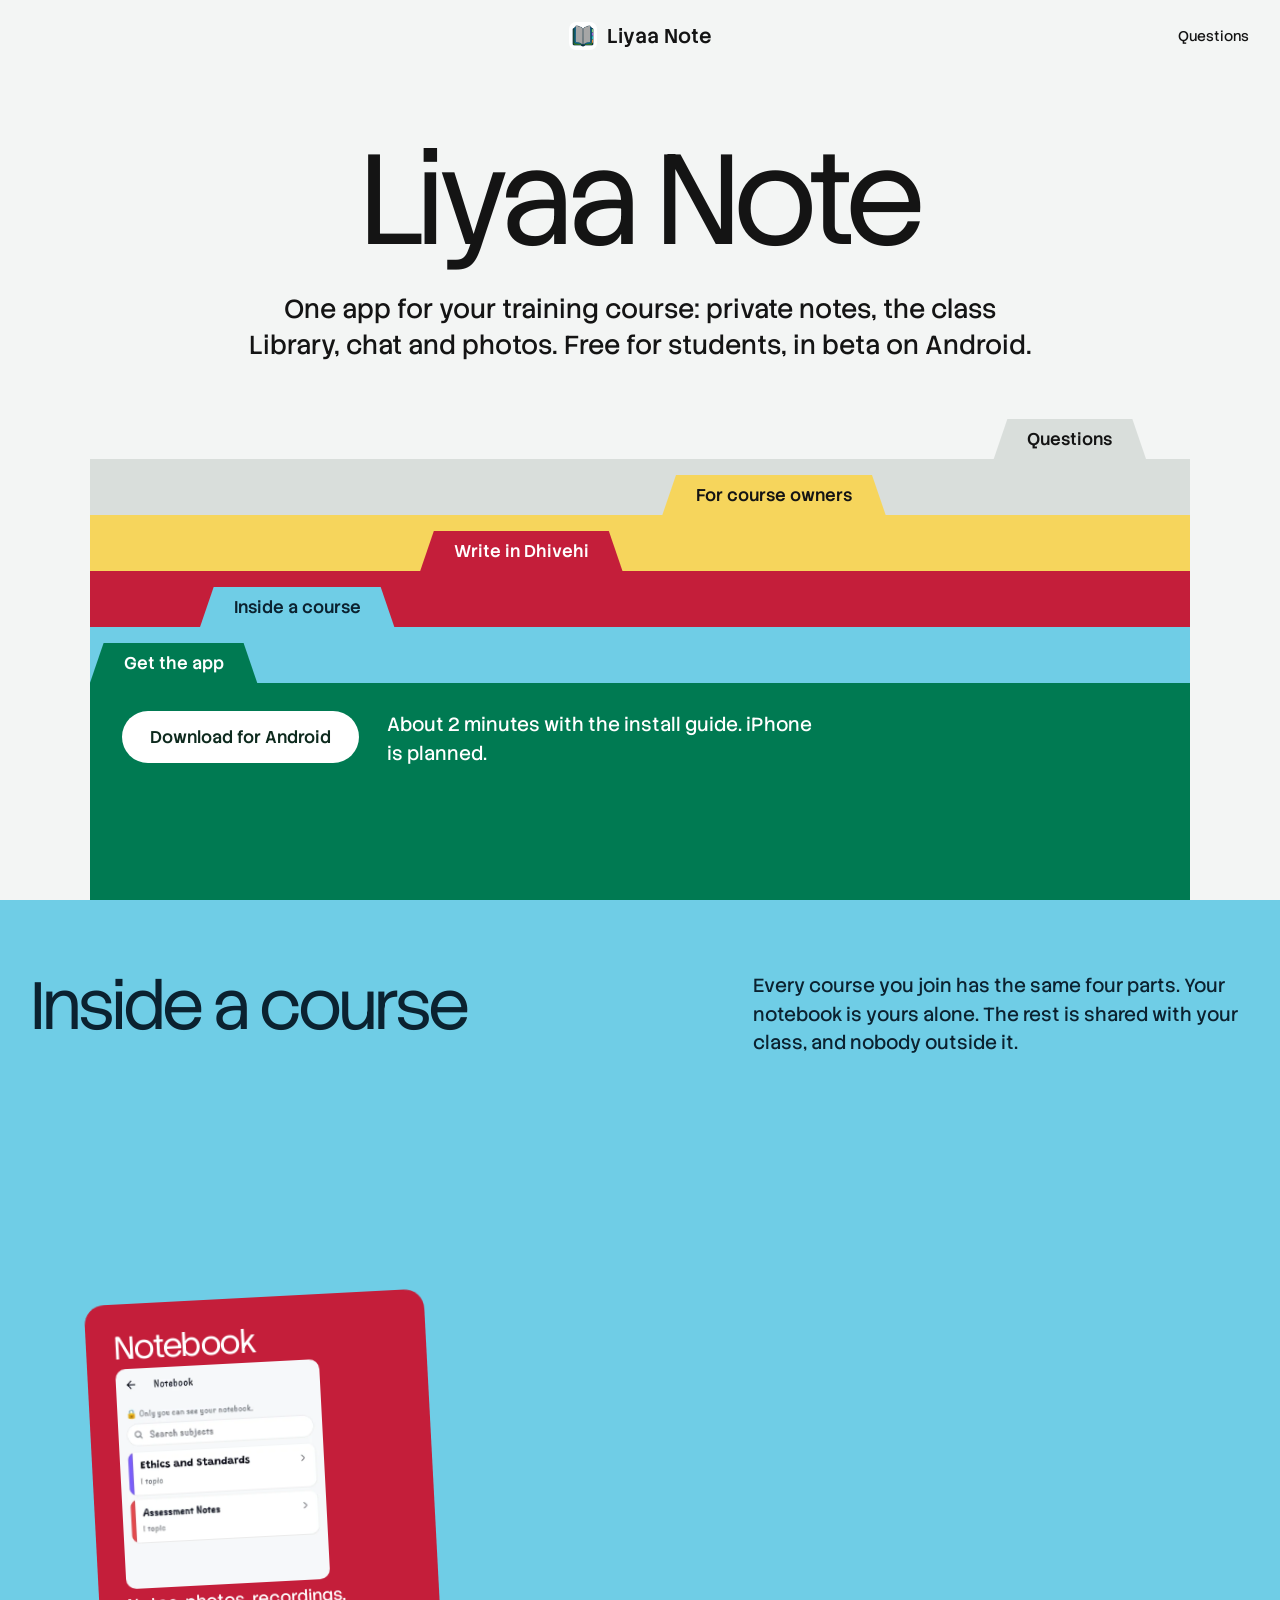
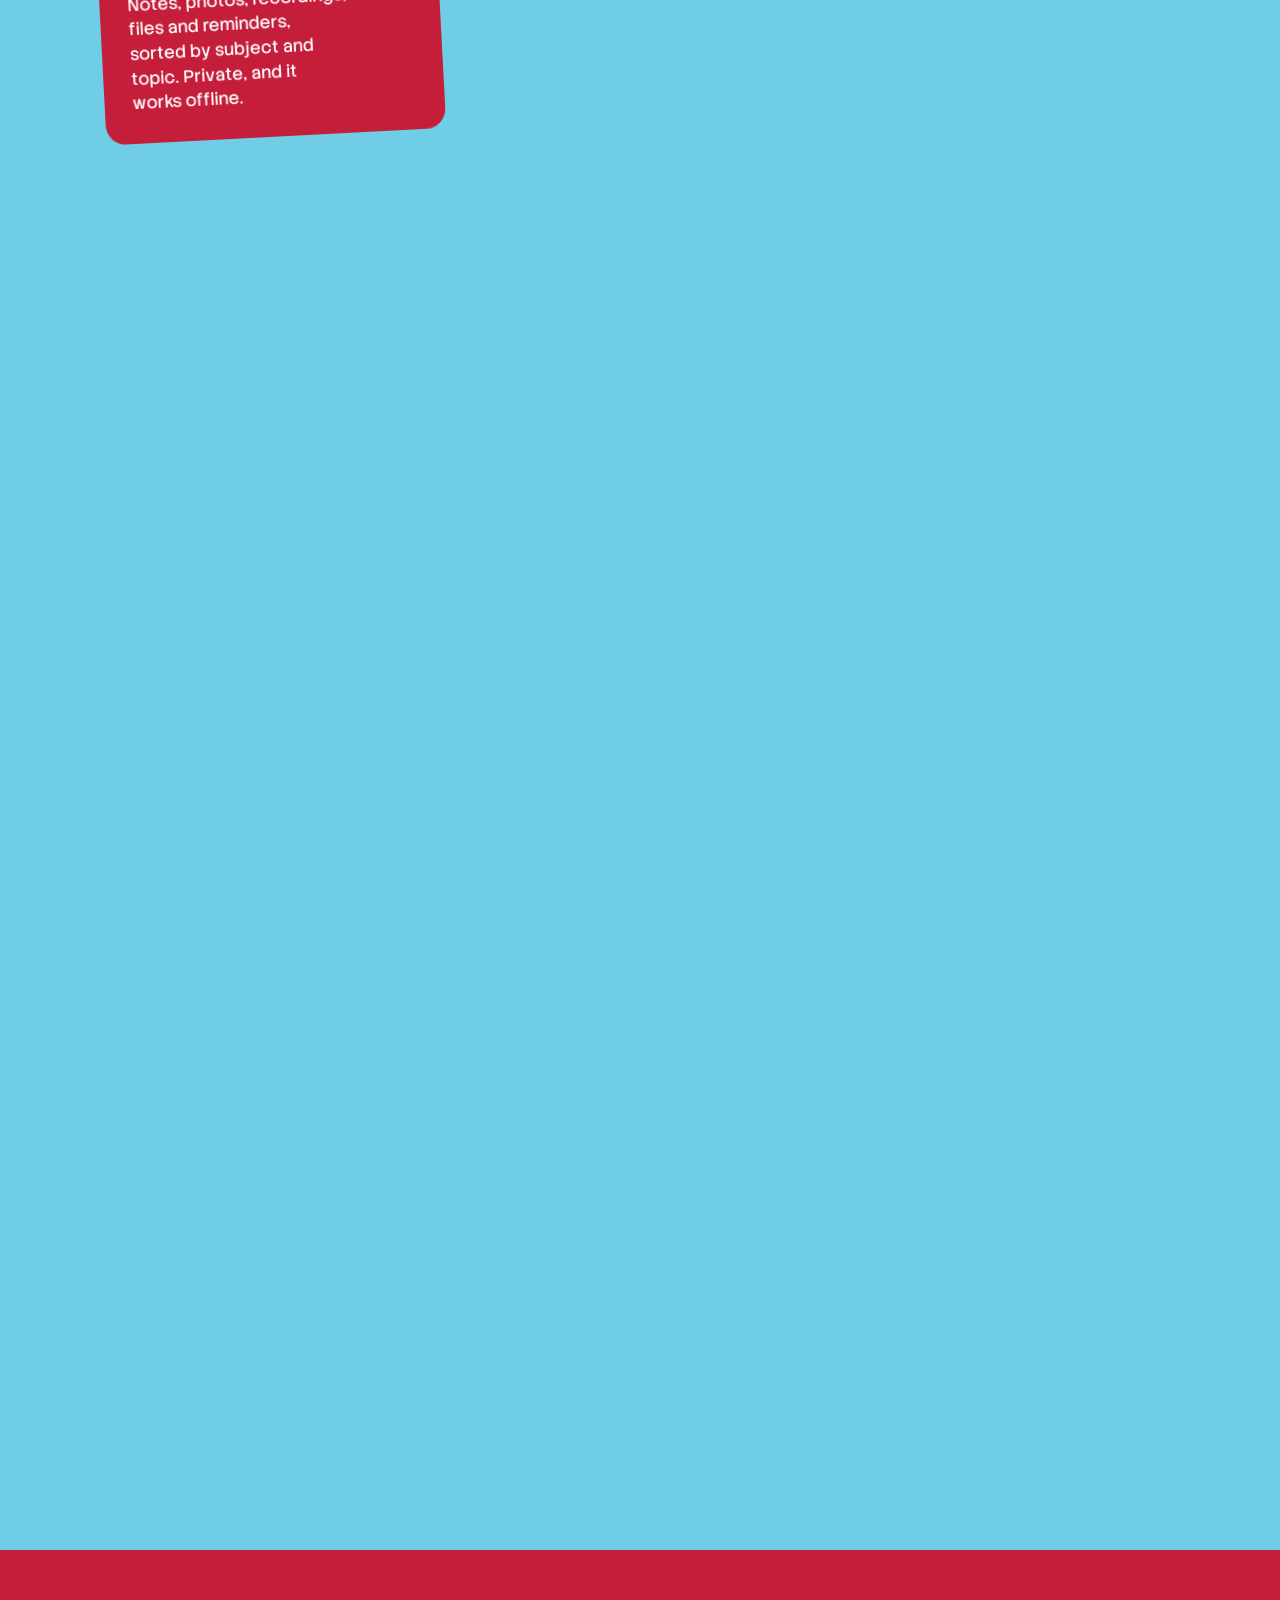
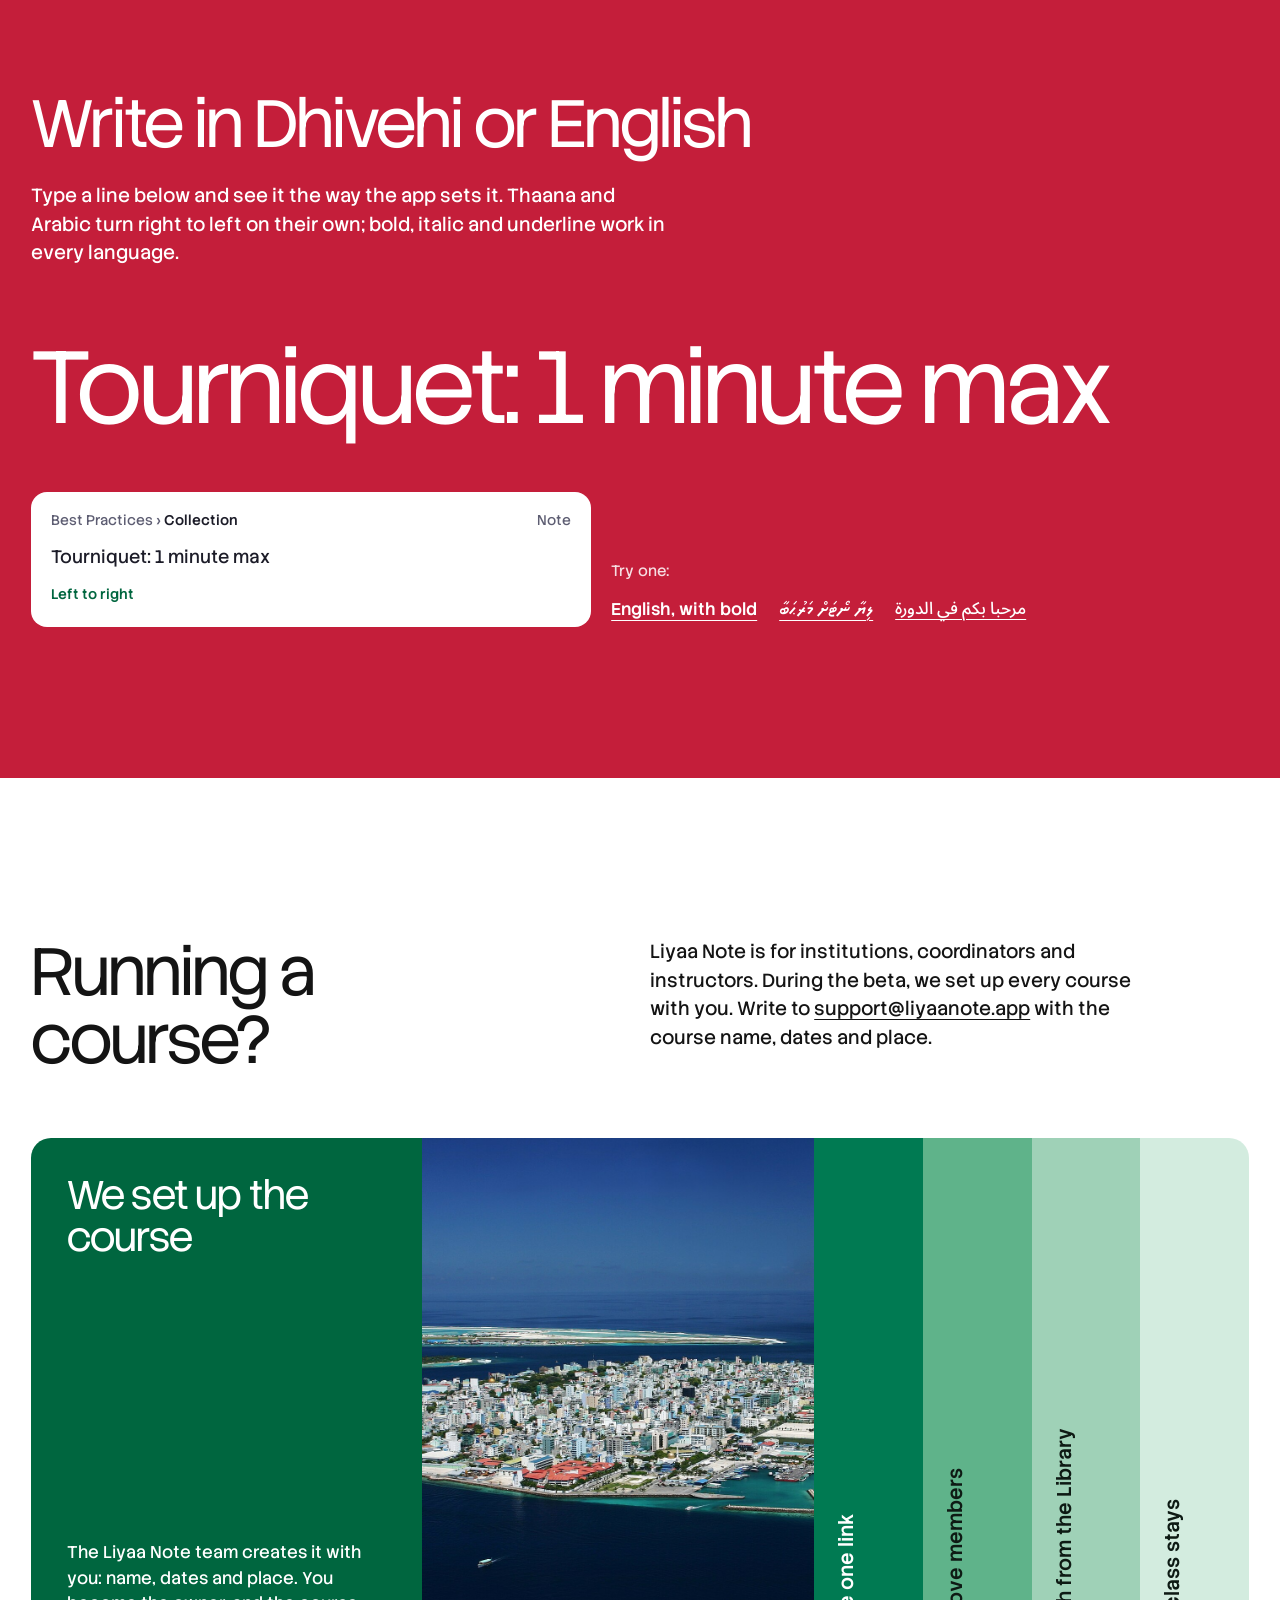
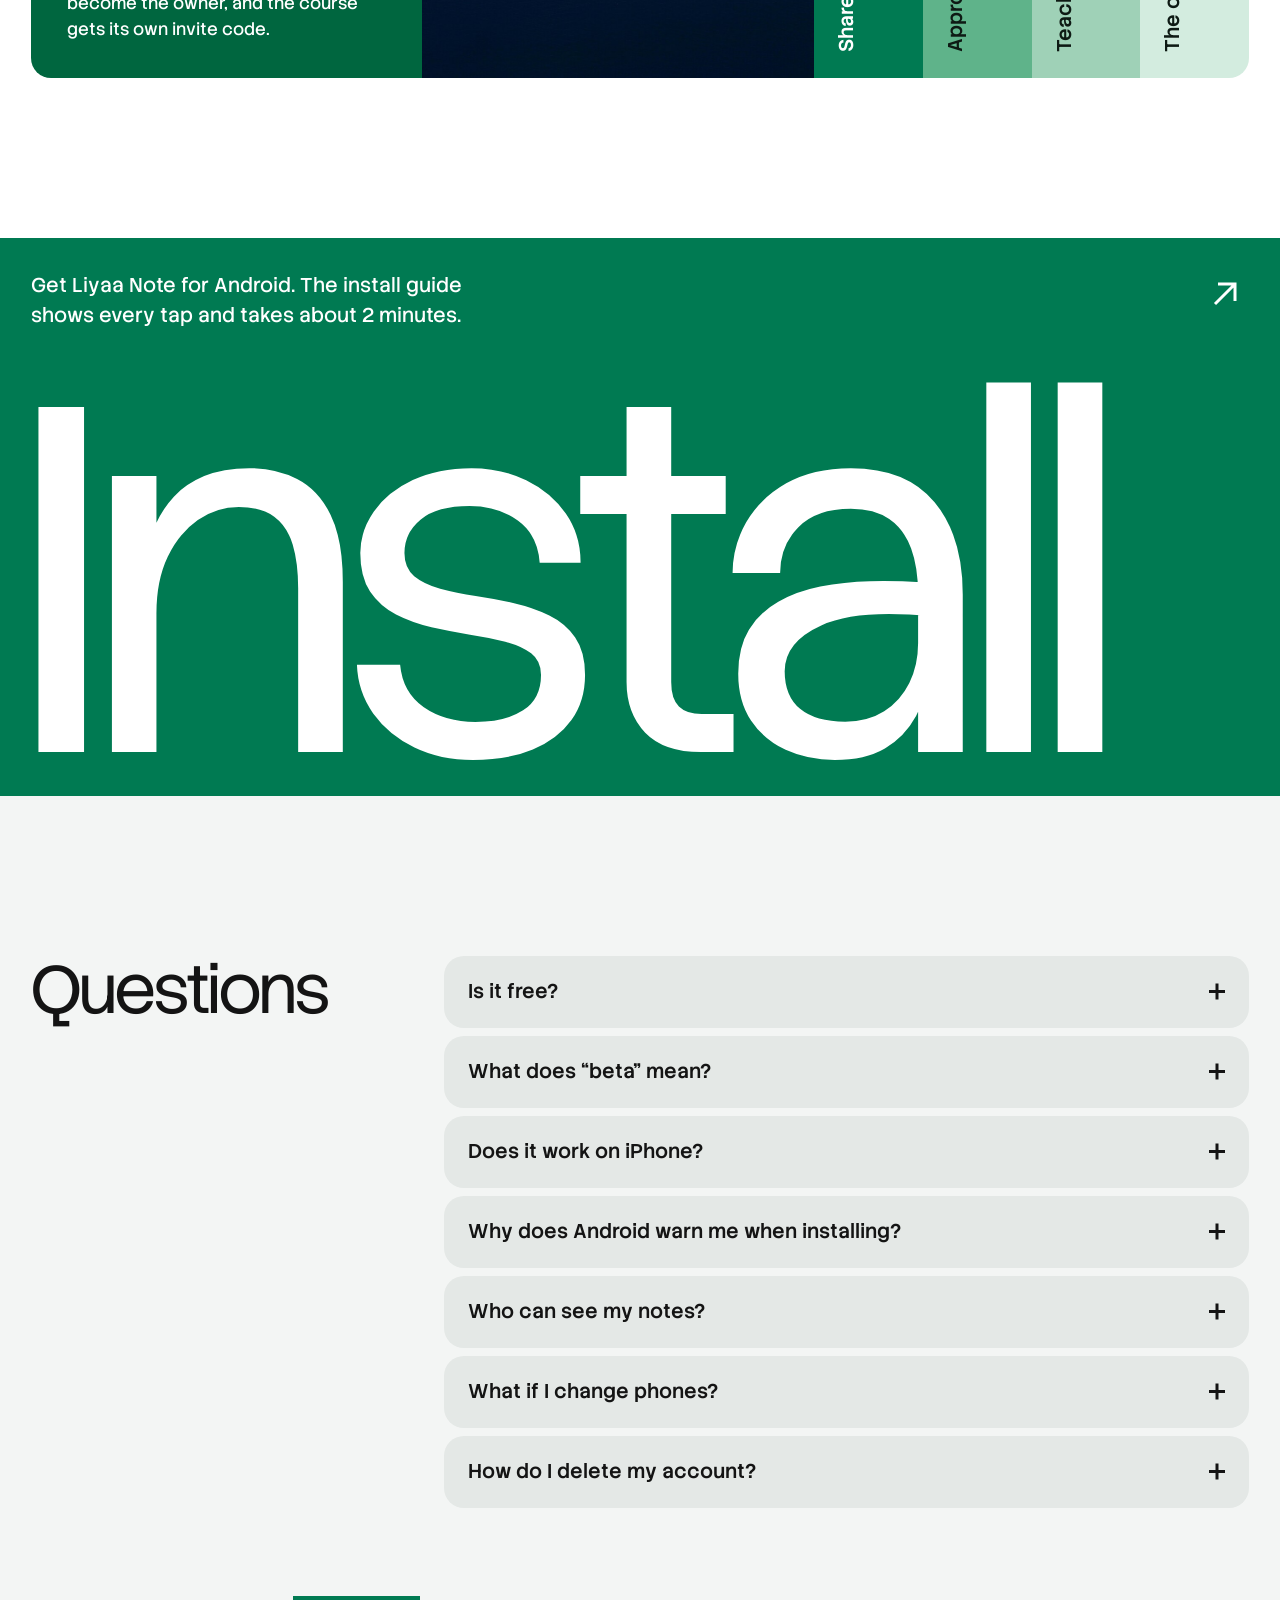
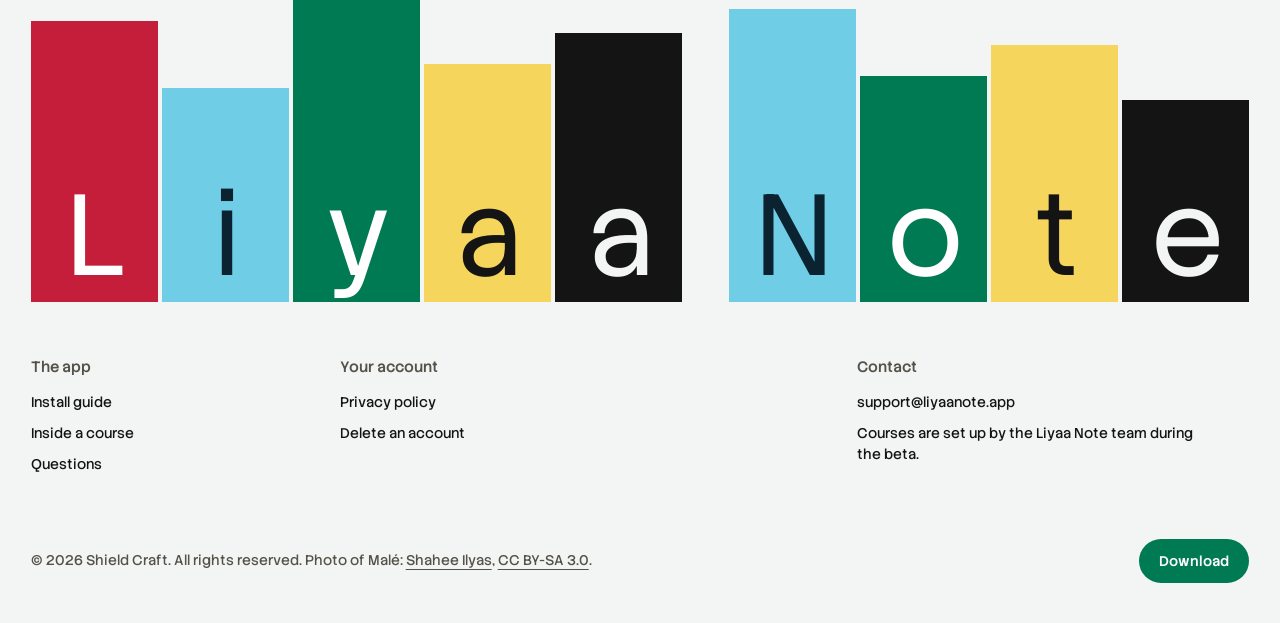
==== commit 34b6ab80: "Website redesign, Open in Chrome warning, Liyaa Note app version 7 - New light design across the pag" ====
--- a/index.html
+++ b/index.html
@@ -9,187 +9,430 @@
 <meta property="og:title" content="Liyaa Note">
 <meta property="og:description" content="Course notes, class chat and shared memories, together in one place.">
 <meta property="og:image" content="https://liyaanote.app/img/icon.png">
+<link rel="preconnect" href="https://fonts.googleapis.com">
+<link rel="preconnect" href="https://fonts.gstatic.com" crossorigin>
+<link href="https://fonts.googleapis.com/css2?family=Stack+Sans+Headline:wght@300&family=Stack+Sans+Text:wght@400;500&family=Noto+Sans+Thaana:wght@300;400;500&family=Noto+Sans+Arabic:wght@300;400&display=swap" rel="stylesheet">
+<link rel="stylesheet" href="site.css">
+<script>document.documentElement.classList.add('js')</script>
 <style>
-  :root {
-    --bg: #f7f7fb; --card: #ffffff; --text: #1c1c28; --muted: #5d5d72; --accent: #5b5bd6; --accent-ink: #ffffff;
-    --accent-soft: #ececfb; --line: #e4e4ee; --shadow: 0 12px 32px rgba(40, 40, 90, .12);
-  }
-  @media (prefers-color-scheme: dark) {
-    :root { --bg: #121218; --card: #1c1c26; --text: #ececf3; --muted: #a3a3b8; --accent: #8f8ff0; --accent-ink: #121218; --accent-soft: #26264a; --line: #2c2c3a; --shadow: 0 12px 32px rgba(0, 0, 0, .45); }
-  }
-  * { box-sizing: border-box; }
-  html { scroll-behavior: smooth; }
-  body { margin: 0; background: var(--bg); color: var(--text); font: 17px/1.6 system-ui, -apple-system, "Segoe UI", Roboto, sans-serif; }
-  a { color: var(--accent); }
-  .wrap { max-width: 1080px; margin: 0 auto; padding: 0 16px; }
-  header.top { display: flex; align-items: center; justify-content: space-between; padding: 16px 0; }
-  .brand { display: flex; align-items: center; gap: 10px; font-weight: 800; font-size: 1.15rem; color: var(--text); text-decoration: none; }
-  .brand img { width: 36px; height: 36px; border-radius: 9px; }
-  .beta { font-size: .68rem; font-weight: 800; letter-spacing: .08em; text-transform: uppercase; color: var(--accent); background: var(--accent-soft); padding: 3px 8px; border-radius: 999px; }
-  nav a { color: var(--muted); text-decoration: none; margin-left: 18px; font-size: .95rem; }
-  nav a:hover { color: var(--text); }
-  @media (max-width: 640px) { nav .hide-sm { display: none; } }
-
-  .hero { display: grid; grid-template-columns: 1.1fr .9fr; gap: 40px; align-items: center; padding: 40px 0 56px; }
-  .hero h1 { font-size: clamp(2.1rem, 5vw, 3.3rem); line-height: 1.1; margin: 0 0 16px; letter-spacing: -.02em; }
-  .hero p.lead { font-size: 1.15rem; color: var(--muted); margin: 0 0 28px; max-width: 34em; }
-  .ctas { display: flex; flex-wrap: wrap; gap: 12px; }
-  .btn { display: inline-block; text-decoration: none; font-weight: 700; padding: 14px 22px; border-radius: 14px; }
-  .btn.primary { background: var(--accent); color: var(--accent-ink); }
-  .btn.ghost { background: var(--accent-soft); color: var(--accent); }
-  .small { font-size: .9rem; color: var(--muted); margin-top: 14px; }
-  .phone { width: 100%; max-width: 280px; border-radius: 30px; box-shadow: var(--shadow); border: 6px solid var(--card); display: block; background: var(--card); }
-  .hero .phones { position: relative; height: 560px; }
-  .hero .phones img { position: absolute; }
-  .hero .phones img:first-child { left: 0; top: 30px; transform: rotate(-4deg); }
-  .hero .phones img:last-child { right: 0; top: 0; transform: rotate(3deg); }
-  @media (max-width: 860px) {
-    .hero { grid-template-columns: 1fr; padding-top: 16px; }
-    .hero .phones { height: auto; display: flex; gap: 12px; justify-content: center; }
-    .hero .phones img { position: static; transform: none !important; width: 46%; max-width: 230px; }
-  }
-
-  section { padding: 56px 0; }
-  section h2 { font-size: clamp(1.6rem, 3.5vw, 2.2rem); margin: 0 0 10px; letter-spacing: -.01em; }
-  section .sub { color: var(--muted); margin: 0 0 32px; max-width: 40em; }
-
-  .features { display: grid; grid-template-columns: repeat(3, 1fr); gap: 16px; }
-  @media (max-width: 860px) { .features { grid-template-columns: repeat(2, 1fr); } }
-  @media (max-width: 560px) { .features { grid-template-columns: 1fr; } }
-  .feature { background: var(--card); border: 1px solid var(--line); border-radius: 18px; padding: 20px; }
-  .feature .ico { font-size: 1.6rem; width: 48px; height: 48px; border-radius: 12px; display: grid; place-items: center; background: var(--accent-soft); margin-bottom: 10px; }
-  .feature h3 { margin: 0 0 6px; font-size: 1.1rem; }
-  .feature p { margin: 0; color: var(--muted); font-size: .97rem; }
-
-  .gallery { display: flex; gap: 18px; overflow-x: auto; padding: 8px 4px 20px; scroll-snap-type: x mandatory; }
-  .gallery figure { margin: 0; flex: 0 0 230px; scroll-snap-align: start; }
-  .gallery img { width: 100%; border-radius: 24px; border: 5px solid var(--card); box-shadow: var(--shadow); display: block; }
-  .gallery figcaption { text-align: center; color: var(--muted); font-size: .92rem; margin-top: 10px; }
-
-  .steps { display: grid; grid-template-columns: repeat(3, 1fr); gap: 16px; counter-reset: s; }
-  @media (max-width: 760px) { .steps { grid-template-columns: 1fr; } }
-  .step { background: var(--card); border: 1px solid var(--line); border-radius: 18px; padding: 20px 20px 20px 72px; position: relative; counter-increment: s; }
-  .step::before { content: counter(s); position: absolute; left: 20px; top: 20px; width: 36px; height: 36px; border-radius: 50%; background: var(--accent); color: var(--accent-ink); font-weight: 800; display: grid; place-items: center; }
-  .step h3 { margin: 0 0 4px; font-size: 1.05rem; }
-  .step p { margin: 0; color: var(--muted); font-size: .97rem; }
-
-  .band { background: var(--card); border: 1px solid var(--line); border-radius: 24px; padding: 32px; display: grid; grid-template-columns: 1fr auto; gap: 24px; align-items: center; }
-  @media (max-width: 760px) { .band { grid-template-columns: 1fr; padding: 24px; } }
-  .band h2 { margin: 0 0 6px; }
-  .band p { margin: 0; color: var(--muted); }
-
-  details { background: var(--card); border: 1px solid var(--line); border-radius: 14px; padding: 14px 18px; margin: 10px 0; }
-  summary { cursor: pointer; font-weight: 700; }
-  details p { color: var(--muted); margin: 8px 0 0; }
-
-  footer { border-top: 1px solid var(--line); padding: 28px 0 48px; color: var(--muted); font-size: .92rem; }
-  footer a { color: var(--muted); margin-right: 16px; }
+  /* ---------- Hero: a stack of course folders ---------- */
+  .hero { position: relative; height: 100svh; min-height: 640px; overflow: hidden; background: var(--bg); color: var(--ink); }
+  .hero .top { position: relative; z-index: 2; }
+  .hero-text { position: relative; z-index: 2; text-align: center; padding-top: clamp(40px, 7svh, 88px); }
+  .hero h1 { font: 300 clamp(72px, 10vw, 160px)/1 var(--display); letter-spacing: -0.035em; margin: 0; }
+  .hero .lede { font-size: var(--step-lead); line-height: 1.4; max-width: 46ch; margin: 28px auto 0; text-wrap: balance; }
+  .folders { position: absolute; left: 0; right: 0; top: 51%; bottom: 0; }
+  .folder { position: absolute; left: 7%; width: 86%; height: 100%; display: block; color: inherit; text-decoration: none; }
+  .folder .tab { position: absolute; top: -40px; height: 41px; padding: 0 34px; display: flex; align-items: center; font: 500 17px/1 var(--text); white-space: nowrap;
+    background: inherit; clip-path: polygon(14px 0, calc(100% - 14px) 0, 100% 100%, 0 100%); }
+  .folder:nth-child(1) { top: 0;     background: var(--field-5); color: var(--field-5-ink); }
+  .folder:nth-child(2) { top: 56px;  background: var(--field-4); color: var(--field-4-ink); }
+  .folder:nth-child(3) { top: 112px; background: var(--field-1); color: var(--field-1-ink); }
+  .folder:nth-child(4) { top: 168px; background: var(--field-2); color: var(--field-2-ink); }
+  .folder:nth-child(5) { top: 224px; background: var(--field-3); color: var(--field-3-ink); }
+  .folder:nth-child(1) .tab { right: 4%; }
+  .folder:nth-child(2) .tab { left: 52%; }
+  .folder:nth-child(3) .tab { left: 30%; }
+  .folder:nth-child(4) .tab { left: 10%; }
+  .folder:nth-child(5) .tab { left: 0; }
+  a.folder { transition: transform 260ms var(--ease-out); }
+  a.folder:hover, a.folder:focus-visible { transform: translateY(-10px); }
+  .front { padding: 28px 32px; display: flex; flex-wrap: wrap; align-items: flex-start; align-content: flex-start; gap: 12px 28px; }
+  .front p { margin: 0; max-width: 40ch; align-self: center; }
+  @media (max-width: 760px) {
+    .folders { top: 50%; }
+    .folder { left: 0; width: 100%; }
+    .folder .tab { height: 33px; top: -32px; padding: 0 22px; font-size: 15px; }
+    .folder:nth-child(2) { top: 52px; } .folder:nth-child(3) { top: 104px; } .folder:nth-child(4) { top: 156px; } .folder:nth-child(5) { top: 208px; }
+    .folder:nth-child(1) .tab { right: 16px; } .folder:nth-child(2) .tab { left: auto; right: 16px; }
+    .folder:nth-child(3) .tab { left: 50%; transform: translateX(-50%); } .folder:nth-child(4) .tab { left: 16px; } .folder:nth-child(5) .tab { left: 0; }
+    .front { padding: 20px var(--margin); }
+    .front .btn { width: 100%; }
+    .front p { font-size: 15px; }
+  }
+  .js .folder { animation: folder-in 900ms var(--ease-out) both; animation-delay: calc(var(--i) * 90ms + 200ms); }
+  @keyframes folder-in { from { transform: translateY(70vh); } to { transform: none; } }
+
+  /* ---------- Inside a course: four cards dealt into a fan ---------- */
+  .inside { background: var(--field-2); color: var(--field-2-ink); }
+  .fan-wrap { height: 250svh; position: relative; }
+  .fan-stage { position: sticky; top: 0; height: 100svh; min-height: 680px; overflow: hidden; }
+  .fan-head { position: absolute; top: 72px; left: var(--margin); right: var(--margin); display: grid; grid-template-columns: repeat(12, 1fr); gap: 0 var(--gutter); }
+  .fan-head h2 { grid-column: 1 / 7; }
+  .fan-head p { grid-column: 8 / 13; margin: 0; align-self: end; max-width: 44ch; }
+  .fan { position: absolute; left: 50%; bottom: 7svh; width: 1090px; height: 440px; margin-left: -545px; }
+  .card { position: absolute; top: 0; width: 340px; height: 440px; padding: 28px; border-radius: var(--radius); display: flex; flex-direction: column; justify-content: space-between;
+    will-change: transform; }
+  .card:nth-child(1) { left: 0;     background: var(--field-1); color: var(--field-1-ink); --r: -3deg; }
+  .card:nth-child(2) { left: 250px; background: var(--paper);   color: var(--paper-ink);   --r: 2deg; }
+  .card:nth-child(3) { left: 500px; background: var(--field-3); color: var(--field-3-ink); --r: -2deg; }
+  .card:nth-child(4) { left: 750px; background: var(--field-4); color: var(--field-4-ink); --r: 3deg; }
+  .card h3 { font: 300 32px/1.05 var(--display); letter-spacing: -0.02em; margin: 0; max-width: 222px; }
+  .card img { width: 204px; height: 220px; object-fit: cover; object-position: top; border-radius: 10px; display: block; }
+  .card p { margin: 0; font-size: 17px; line-height: 1.45; max-width: 222px; }
+  @media (max-width: 1180px), (max-height: 700px) {
+    .fan-wrap { height: auto; }
+    .fan-stage { position: static; height: auto; min-height: 0; overflow: visible; padding: 120px 0 140px; }
+    .fan-head { position: static; padding: 0 var(--margin); }
+    .fan { position: static; margin: 56px 0 0; width: auto; height: auto; display: flex; gap: 16px; overflow-x: auto; scroll-snap-type: x mandatory;
+      padding: 8px var(--margin) 12px; scroll-padding: 0 var(--margin); }
+    .card { position: relative; left: auto !important; flex: 0 0 min(340px, 82vw); transform: none !important; scroll-snap-align: start; }
+  }
+  @media (max-width: 760px) {
+    .fan-head { display: block; }
+    .fan-head p { margin-top: 20px; }
+  }
+
+  /* ---------- Write: the headline you can type ---------- */
+  .write { background: var(--field-1); color: var(--field-1-ink); min-height: 92svh; padding: 140px 0 120px; }
+  .write .wrap > p.intro { max-width: 52ch; margin: 24px 0 0; }
+  .typed { display: block; width: 100%; margin: 64px 0 0; padding: 0; border: 0; background: none; color: inherit; outline: none; caret-color: var(--field-1-ink);
+    font: 300 clamp(44px, 8vw, 132px)/1.1 var(--display), "Noto Sans Thaana", "Noto Sans Arabic", sans-serif; letter-spacing: -0.03em; }
+  .typed[dir="rtl"] { letter-spacing: 0; font-family: "Noto Sans Thaana", "Noto Sans Arabic", var(--display), sans-serif; }
+  .typed::placeholder { color: inherit; opacity: .55; }
+  .typed:focus-visible { background: rgba(255, 255, 255, .08); outline: none; }
+  .answer { display: grid; grid-template-columns: minmax(0, 560px) minmax(0, 1fr); gap: 32px var(--gutter); align-items: end; margin-top: 48px; }
+  .note-ui { background: #ffffff; color: #1c1c28; border-radius: 16px; padding: 18px 20px 22px; font-family: var(--text); }
+  .note-ui .crumb { font-size: 14px; color: #5d5d72; display: flex; justify-content: space-between; gap: 12px; }
+  .note-ui .crumb b { color: #1c1c28; font-weight: 500; }
+  .note-ui .body { font-size: 18px; line-height: 1.5; margin-top: 12px; min-height: 1.5em; overflow-wrap: anywhere; }
+  .note-ui .body[dir="rtl"] { font-family: "Noto Sans Thaana", "Noto Sans Arabic", var(--text); text-align: right; font-size: 20px; }
+  .note-ui .dir { margin-top: 14px; font-size: 14px; color: #00663f; font-weight: 500; }
+  .examples { display: flex; flex-wrap: wrap; gap: 8px 22px; }
+  .examples span { width: 100%; font-size: 15px; opacity: .85; }
+  .examples button { font: 500 17px/1.3 var(--text); color: inherit; background: none; border: 0; padding: 6px 0; cursor: pointer; text-decoration: underline; text-underline-offset: 5px; text-decoration-thickness: 1px; }
+  .examples button:hover, .examples button:focus-visible { text-decoration-thickness: 3px; }
+  .examples button[lang="dv"] { font-family: "Noto Sans Thaana", var(--text); font-size: 19px; }
+  .examples button[lang="ar"] { font-family: "Noto Sans Arabic", var(--text); }
+  @media (max-width: 1100px) { .write { min-height: 0; } }
+  @media (max-width: 760px) {
+    .write { padding: 96px 0; min-height: 0; }
+    .typed { font-size: 11vw; margin-top: 40px; }
+    .answer { grid-template-columns: 1fr; margin-top: 28px; }
+    .examples { gap: 8px; }
+    .examples button { background: rgba(255, 255, 255, .2); padding: 0 14px; min-height: 44px; text-decoration: none; border-radius: var(--radius-s); }
+  }
+
+  /* ---------- Organisers: accordion of tinted panels ---------- */
+  .organisers { background: var(--paper); color: var(--paper-ink); padding: 160px 0; }
+  .org-intro { display: grid; grid-template-columns: repeat(12, 1fr); gap: 0 var(--gutter); }
+  .org-intro h2 { grid-column: 1 / 6; }
+  .org-intro p { grid-column: 7 / 12; margin: 0; font-size: var(--step-body); }
+  .stages { display: flex; height: 540px; margin-top: 64px; border-radius: var(--radius); overflow: hidden; }
+  .stage { position: relative; flex: 1 1 0; min-width: 0; transition: flex-grow 450ms var(--ease-out); overflow: hidden; }
+  .stage.open { flex-grow: 7.2; }
+  .stage:nth-child(1) { background: #00663f; color: #fff; }
+  .stage:nth-child(2) { background: #007a52; color: #fff; }
+  .stage:nth-child(3) { background: #5fb38a; color: #0e1a14; }
+  .stage:nth-child(4) { background: #9fd1b7; color: #0e1a14; }
+  .stage:nth-child(5) { background: #d3ecdf; color: #0e1a14; }
+  .stage button { position: absolute; inset: 0; width: 100%; border: 0; background: none; color: inherit; cursor: pointer; padding: 0; text-align: left; }
+  .stage button span { position: absolute; left: 22px; bottom: 26px; font: 500 20px/1 var(--text); white-space: nowrap; transform-origin: left bottom; transform: rotate(-90deg) translateY(100%); }
+  .stage button:hover span, .stage button:focus-visible span { text-decoration: underline; text-underline-offset: 5px; }
+  .stage.open button { display: none; }
+  .stage .panel { position: absolute; inset: 0; display: grid; grid-template-columns: minmax(0, 1fr) minmax(0, 1fr); opacity: 0; visibility: hidden; transition: opacity 300ms var(--ease-out) 0ms; }
+  .stage.open .panel { opacity: 1; visibility: visible; transition-delay: 220ms; }
+  .panel .words { padding: 36px; display: flex; flex-direction: column; justify-content: space-between; min-width: 300px; }
+  .panel h3 { font: 300 40px/1.05 var(--display); letter-spacing: -0.02em; margin: 0; }
+  .panel p { margin: 0; max-width: 36ch; font-size: 17px; }
+  .panel figure { margin: 0; overflow: hidden; }
+  .panel figure img { width: 100%; height: 100%; object-fit: cover; display: block; animation: drift 24s var(--ease-soft) infinite alternate; }
+  .panel .shot { padding: 36px 36px 0; display: flex; justify-content: center; align-items: flex-end; }
+  .panel .shot img { width: min(260px, 100%); height: 100%; max-height: 468px; object-fit: cover; object-position: top; border-radius: 14px 14px 0 0; display: block; }
+  @keyframes drift { from { transform: scale(1.02); } to { transform: scale(1.12) translateX(-2%); } }
+  @media (max-width: 900px) {
+    .organisers { padding: 120px 0; }
+    .org-intro { display: block; }
+    .org-intro p { margin-top: 20px; }
+    .stages { flex-direction: column; height: auto; margin-top: 40px; }
+    .stage { flex: none; }
+    .stage button { position: relative; inset: auto; height: 64px; }
+    .stage button span { transform: none; left: 20px; bottom: auto; top: 22px; font-size: 18px; }
+    .stage.open button { display: none; }
+    .stage .panel { position: static; display: none; grid-template-columns: 1fr; }
+    .stage.open .panel { display: grid; }
+    .panel .words { min-width: 0; padding: 24px 20px; gap: 20px; }
+    .panel p { font-size: 17px; }
+    .panel figure { height: 220px; }
+    .panel .shot { padding: 0 20px; height: 300px; }
+  }
+
+  /* ---------- Install: one word is the button ---------- */
+  .install { display: flex; flex-direction: column; justify-content: space-between; min-height: 62svh; padding: 32px var(--margin) 24px; background: var(--accent); color: var(--accent-ink);
+    text-decoration: none; transition: background 0ms, color 0ms; }
+  .install:hover, .install:focus-visible { background: var(--accent-ink); color: var(--accent); outline: none; }
+  .install .row { display: flex; justify-content: space-between; align-items: flex-start; gap: 24px; }
+  .install .row p { margin: 0; font-size: 20px; max-width: 34ch; }
+  .install svg { width: 48px; height: 48px; flex: none; transition: transform 260ms var(--ease-out); }
+  .install:hover svg, .install:focus-visible svg { transform: translate(6px, -6px); }
+  .install .word { display: block; font: 300 38.5vw/0.78 var(--display); letter-spacing: -0.05em; margin: 40px 0 0 -0.04em; white-space: nowrap; }
+  @media (max-width: 760px) {
+    .install { min-height: 46svh; }
+    .install .row p { font-size: 17px; }
+    .install svg { width: 32px; height: 32px; }
+    .install .word { font-size: 38vw; }
+  }
+
+  /* ---------- Questions: accordion of filled tiles ---------- */
+  .faq { background: var(--bg); color: var(--ink); padding: 160px 0 40px; }
+  .faq .wrap { display: grid; grid-template-columns: repeat(12, 1fr); gap: 0 var(--gutter); align-items: start; }
+  .faq h2 { grid-column: 1 / 5; position: sticky; top: 96px; }
+  .tiles { grid-column: 5 / 13; display: grid; gap: 8px; }
+  .tiles details { background: var(--surface); border-radius: var(--radius); transition: background 200ms var(--ease-out); }
+  .tiles summary { list-style: none; cursor: pointer; min-height: 72px; padding: 22px 64px 22px 24px; position: relative; font: 500 20px/1.35 var(--text); }
+  .tiles summary::-webkit-details-marker { display: none; }
+  .tiles summary::before, .tiles summary::after { content: ""; position: absolute; right: 24px; top: 34px; width: 16px; height: 3px; background: currentColor; transition: transform 240ms var(--ease-out); }
+  .tiles summary::after { transform: rotate(90deg); }
+  .tiles details[open] { background: var(--accent); color: var(--accent-ink); }
+  .tiles details[open] summary::after { transform: rotate(0deg); }
+  .tiles summary:hover { background: rgba(0, 0, 0, .04); border-radius: var(--radius); }
+  .tiles details p { margin: 0; padding: 0 24px 26px; max-width: 52ch; font-size: 17px; }
+  .tiles details a { color: inherit; }
+  @media (max-width: 900px) {
+    .faq { padding: 120px 0; }
+    .faq .wrap { display: block; }
+    .faq h2 { position: static; margin-bottom: 32px; }
+    .tiles { gap: 6px; }
+    .tiles summary { font-size: 18px; min-height: 64px; padding: 20px 56px 20px 20px; }
+    .tiles summary::before, .tiles summary::after { right: 20px; top: 31px; }
+    .tiles details p { font-size: 16px; padding: 0 20px 22px; }
+  }
 </style>
 </head>
 <body>
-<div class="wrap">
-  <header class="top">
-    <a class="brand" href="./"><img src="img/icon.png" alt="">Liyaa Note <span class="beta">Beta</span></a>
-    <nav>
-      <a class="hide-sm" href="#features">Features</a>
-      <a class="hide-sm" href="#owners">For course owners</a>
-      <a href="#faq">FAQ</a>
-    </nav>
-  </header>
-
-  <div class="hero">
-    <div>
-      <h1>Your whole course, in one place.</h1>
-      <p class="lead">Private notes, the course Library, class chat and shared memories, together in one app. When the course ends, your class stays connected.</p>
-      <div class="ctas">
-        <a class="btn primary" href="join.html#install">Download for Android</a>
-        <a class="btn ghost" href="#features">See what it does</a>
+
+<header class="hero" data-ink="#141414">
+  <div class="top wrap">
+    <span></span>
+    <a class="mark" href="./"><img src="img/icon.png" alt="" width="28" height="28">Liyaa Note</a>
+    <a class="toplink" href="#faq">Questions</a>
+  </div>
+  <div class="hero-text wrap">
+    <h1>Liyaa Note</h1>
+    <p class="lede">One app for your training course: private notes, the class Library, chat and photos. Free for students, in beta on Android.</p>
+  </div>
+  <nav class="folders" aria-label="Sections">
+    <a class="folder" href="#faq" style="--i:0"><span class="tab">Questions</span></a>
+    <a class="folder" href="#organisers" style="--i:1"><span class="tab">For course owners</span></a>
+    <a class="folder" href="#write" style="--i:2"><span class="tab">Write in Dhivehi</span></a>
+    <a class="folder" href="#inside" style="--i:3"><span class="tab">Inside a course</span></a>
+    <div class="folder front" style="--i:4">
+      <span class="tab">Get the app</span>
+      <a class="btn on-accent" href="join.html#install">Download for Android</a>
+      <p>About 2 minutes with the install guide. iPhone is planned.</p>
+    </div>
+  </nav>
+</header>
+
+<main>
+  <section class="inside" id="inside" data-ink="#141414" aria-labelledby="inside-h">
+    <div class="fan-wrap">
+      <div class="fan-stage">
+        <div class="fan-head">
+          <h2 id="inside-h" data-reveal>Inside a course</h2>
+          <p data-reveal style="--d:1">Every course you join has the same four parts. Your notebook is yours alone. The rest is shared with your class, and nobody outside it.</p>
+        </div>
+        <div class="fan" id="fan">
+          <article class="card">
+            <h3>Notebook</h3>
+            <img src="img/notebook.webp?v=2" alt="The notebook screen with two subjects, Ethics and Standards and Assessment Notes" width="204" height="220" loading="lazy">
+            <p>Notes, photos, recordings, files and reminders, sorted by subject and topic. Private, and it works offline.</p>
+          </article>
+          <article class="card">
+            <h3>Library</h3>
+            <img src="img/library.webp?v=2" alt="The course Library with a menu to add a document, a Drive link, a video or a website" width="204" height="220" loading="lazy">
+            <p>Slides, handouts, videos and links for the whole class, by subject and topic, with search.</p>
+          </article>
+          <article class="card">
+            <h3>Chat</h3>
+            <img src="img/chat.webp?v=2" alt="Course chat with the Everyone room and smaller groups" width="204" height="220" loading="lazy">
+            <p>Everyone, small groups and private messages. Share a note or a file and @tag a classmate.</p>
+          </article>
+          <article class="card">
+            <h3>Memories</h3>
+            <img src="img/course.webp?v=2" alt="The course page with Notebook, Library, Memories, Chat and Members" width="204" height="220" loading="lazy">
+            <p>Class photos with comments and marks like Star, Proud and Legend. They stay after the course ends.</p>
+          </article>
+        </div>
       </div>
-      <p class="small">Free for students. Now in beta on Android · Google Play and iPhone coming.</p>
-    </div>
-    <div class="phones">
-      <img class="phone" src="img/course.webp?v=2" alt="A course page with Notebook, Library, Memories, Chat and Members" width="270" loading="eager">
-      <img class="phone" src="img/library.webp?v=2" alt="Adding a document, Drive link, video or website to the course Library" width="270" loading="eager">
+    </div>
+  </section>
+
+  <section class="write" id="write" data-ink="#141414" aria-labelledby="write-h">
+    <div class="wrap">
+      <h2 id="write-h" data-reveal>Write in Dhivehi or English</h2>
+      <p class="intro" data-reveal style="--d:1">Type a line below and see it the way the app sets it. Thaana and Arabic turn right to left on their own; bold, italic and underline work in every language.</p>
+      <div data-ui>
+        <label for="typed" class="sr-only">Type a line of a note</label>
+        <input class="typed" id="typed" type="text" value="Tourniquet: 1 minute max" maxlength="120" autocomplete="off" spellcheck="false" placeholder="Type a line…">
+        <div class="answer">
+          <div class="note-ui" aria-live="polite">
+            <div class="crumb"><span>Best Practices › <b>Collection</b></span><span>Note</span></div>
+            <div class="body" id="note-body"></div>
+            <div class="dir" id="note-dir"></div>
+          </div>
+          <div class="examples">
+            <span>Try one:</span>
+            <button type="button" data-text="Release the tourniquet within **1 minute**">English, with bold</button>
+            <button type="button" lang="dv" data-text="ލިޔާ ނޯޓަށް މަރުޙަބާ">ލިޔާ ނޯޓަށް މަރުޙަބާ</button>
+            <button type="button" lang="ar" data-text="مرحبا بكم في الدورة">مرحبا بكم في الدورة</button>
+          </div>
+        </div>
+      </div>
+    </div>
+  </section>
+
+  <section class="organisers" id="organisers" data-ink="#111111" aria-labelledby="org-h">
+    <div class="wrap">
+      <div class="org-intro">
+        <h2 id="org-h" data-reveal>Running a course?</h2>
+        <p data-reveal style="--d:1">Liyaa Note is for institutions, coordinators and instructors. During the beta, we set up every course with you. Write to <a href="mailto:support@liyaanote.app?subject=A%20course%20on%20Liyaa%20Note">support@liyaanote.app</a> with the course name, dates and place.</p>
+      </div>
+      <div class="stages" data-reveal style="--d:2">
+        <div class="stage open">
+          <button type="button" aria-expanded="true"><span>We set it up</span></button>
+          <div class="panel">
+            <div class="words"><h3>We set up the course</h3><p>The Liyaa Note team creates it with you: name, dates and place. You become the owner, and the course gets its own invite code.</p></div>
+            <figure><img src="assets/male-total.jpg" alt="Malé seen from the air, with the airport island behind it" width="1920" height="1280" loading="lazy"></figure>
+          </div>
+        </div>
+        <div class="stage">
+          <button type="button" aria-expanded="false"><span>Share one link</span></button>
+          <div class="panel">
+            <div class="words"><h3>Share one link</h3><p>Send the invite on WhatsApp or show its QR code. The link walks each person through installing the app and joining.</p></div>
+            <div class="shot"><img src="img/courses.webp?v=2" alt="The list of courses a member has joined" width="260" height="468" loading="lazy"></div>
+          </div>
+        </div>
+        <div class="stage">
+          <button type="button" aria-expanded="false"><span>Approve members</span></button>
+          <div class="panel">
+            <div class="words"><h3>Approve who joins</h3><p>Only people you approve get in. Anyone can report misuse, and the community rules apply to everyone.</p></div>
+            <div class="shot"><img src="img/course.webp?v=2" alt="The course page an owner manages" width="260" height="468" loading="lazy"></div>
+          </div>
+        </div>
+        <div class="stage">
+          <button type="button" aria-expanded="false"><span>Teach from the Library</span></button>
+          <div class="panel">
+            <div class="words"><h3>Teach from the Library</h3><p>Put the slides, handouts and video links in the Library. Members get a notification when new material arrives.</p></div>
+            <div class="shot"><img src="img/note.webp?v=2" alt="A topic with a note and a lecture video" width="260" height="468" loading="lazy"></div>
+          </div>
+        </div>
+        <div class="stage">
+          <button type="button" aria-expanded="false"><span>The class stays</span></button>
+          <div class="panel">
+            <div class="words"><h3>The class stays together</h3><p>When the course ends, its chat and Memories stay open, so the class can keep in touch.</p></div>
+            <div class="shot"><img src="img/chat.webp?v=2" alt="The class chat" width="260" height="468" loading="lazy"></div>
+          </div>
+        </div>
+      </div>
+    </div>
+  </section>
+
+  <a class="install" id="get" href="join.html#install" aria-labelledby="get-h">
+    <span class="row">
+      <p id="get-h">Get Liyaa Note for Android. The install guide shows every tap and takes about 2 minutes.</p>
+      <svg viewBox="0 0 48 48" aria-hidden="true"><path d="M14 34 L34 14 M17 14 H34 V31" fill="none" stroke="currentColor" stroke-width="3"/></svg>
+    </span>
+    <span class="word" aria-hidden="true">Install</span>
+  </a>
+
+  <section class="faq" id="faq" data-ink="#141414" aria-labelledby="faq-h">
+    <div class="wrap">
+      <h2 id="faq-h" data-reveal>Questions</h2>
+      <div class="tiles" data-reveal style="--d:1">
+        <details name="faq"><summary>Is it free?</summary><p>For students, yes: joining a course and your notebook are free. Courses are set up for institutions and instructors; during the beta, contact <a href="mailto:support@liyaanote.app">support@liyaanote.app</a>.</p></details>
+        <details name="faq"><summary>What does “beta” mean?</summary><p>Liyaa Note is in its test phase with its first courses. Everything works, and we’re improving it from your feedback. Tell us what you think at <a href="mailto:support@liyaanote.app">support@liyaanote.app</a>.</p></details>
+        <details name="faq"><summary>Does it work on iPhone?</summary><p>Not yet. Liyaa Note is Android-only for now. An iPhone version is planned.</p></details>
+        <details name="faq"><summary>Why does Android warn me when installing?</summary><p>Liyaa Note isn’t on Google Play yet, so Android asks you to allow the install. The <a href="join.html#install">install guide</a> shows exactly what to tap. Once it’s on Google Play this step goes away.</p></details>
+        <details name="faq"><summary>Who can see my notes?</summary><p>Only you. Your notebook stays on your phone, with an optional private backup. What you share in a course is seen only by that course’s members. See the <a href="privacy.html">privacy policy</a>.</p></details>
+        <details name="faq"><summary>What if I change phones?</summary><p>Sign in on the new phone: your courses, chats and Memories are there, and your notes come back from your backup. Recordings and files can be moved with a backup file saved to your own Google Drive or OneDrive.</p></details>
+        <details name="faq"><summary>How do I delete my account?</summary><p>In the app: Profile &amp; Settings, then Delete my account. Or see <a href="delete-account.html">how to delete your account</a>.</p></details>
+      </div>
+    </div>
+  </section>
+</main>
+
+<footer class="foot" data-ink="#141414">
+  <div class="wrap">
+    <div class="blocks" aria-label="Liyaa Note" role="img">
+      <span style="--h:92%">L</span><span style="--h:70%">i</span><span style="--h:100%">y</span><span style="--h:78%">a</span><span style="--h:88%">a</span>
+      <span class="gap"></span>
+      <span style="--h:96%">N</span><span style="--h:74%">o</span><span style="--h:84%">t</span><span style="--h:66%">e</span>
+    </div>
+    <div class="foot-cols">
+      <div><h2 class="foot-h">The app</h2><a href="join.html#install">Install guide</a><a href="#inside">Inside a course</a><a href="#faq">Questions</a></div>
+      <div><h2 class="foot-h">Your account</h2><a href="privacy.html">Privacy policy</a><a href="delete-account.html">Delete an account</a></div>
+      <div class="contact"><h2 class="foot-h">Contact</h2><a href="mailto:support@liyaanote.app">support@liyaanote.app</a><p>Courses are set up by the Liyaa Note team during the beta.</p></div>
+    </div>
+    <div class="foot-last">
+      <p>© 2026 Shield Craft. All rights reserved. Photo of Malé: <a href="https://commons.wikimedia.org/wiki/File:Male-total.jpg">Shahee Ilyas</a>, <a href="https://creativecommons.org/licenses/by-sa/3.0/">CC BY-SA 3.0</a>.</p>
+      <a class="btn small" href="join.html#install">Download</a>
     </div>
   </div>
-</div>
-
-<section id="features">
-  <div class="wrap">
-    <h2>Everything a course needs</h2>
-    <p class="sub">Built for training programs and classes where notes, slides and chats usually end up scattered across WhatsApp groups and drives.</p>
-    <div class="features">
-      <div class="feature"><div class="ico">📒</div><h3>Organize your notes</h3><p>Add your notes—including audio, photos, video, documents, links, tasks and reminders—to the relevant subjects and topics. 100% private and works offline.</p></div>
-      <div class="feature"><div class="ico">📚</div><h3>Course Library</h3><p>Slides, handouts, videos and links for everyone, sorted by subject and topic with tags. Find anything with search.</p></div>
-      <div class="feature"><div class="ico">💬</div><h3>Class chat</h3><p>Everyone, small groups and private messages. Share notes and files and @tag classmates, all inside the course.</p></div>
-      <div class="feature"><div class="ico">🖼️</div><h3>Memories</h3><p>Class photos with a built-in editor, comments and fun marks like ⭐ Star, 🎓 Proud and 🔥 Legend.</p></div>
-      <div class="feature"><div class="ico">🔔</div><h3>Notifications you control</h3><p>Sound and vibration for tags, messages and new material. Mute any chat or a whole course.</p></div>
-      <div class="feature"><div class="ico">🎓</div><h3>Stay connected after</h3><p>When a course ends it becomes your class: chat and Memories stay open so classmates keep in touch.</p></div>
-    </div>
-  </div>
-</section>
-
-<section>
-  <div class="wrap">
-    <h2>A look inside</h2>
-    <p class="sub">Swipe through the app. Notes can be written in any language, including Dhivehi.</p>
-    <div class="gallery">
-      <figure><img src="img/courses.webp?v=2" alt="My courses list" loading="lazy"><figcaption>All your courses</figcaption></figure>
-      <figure><img src="img/course.webp?v=2" alt="Course page" loading="lazy"><figcaption>One page per course</figcaption></figure>
-      <figure><img src="img/notebook.webp?v=2" alt="Notebook subjects with colour bars" loading="lazy"><figcaption>Your notebook, by subject</figcaption></figure>
-      <figure><img src="img/note.webp?v=2" alt="A topic with a note and a lecture video" loading="lazy"><figcaption>Notes, videos and more, in any language</figcaption></figure>
-      <figure><img src="img/library.webp?v=2" alt="Adding to the Library" loading="lazy"><figcaption>Documents, videos and links</figcaption></figure>
-      <figure><img src="img/chat.webp?v=2" alt="Course chat with Everyone and groups" loading="lazy"><figcaption>Everyone, groups, private</figcaption></figure>
-    </div>
-  </div>
-</section>
-
-<section id="owners">
-  <div class="wrap">
-    <h2>Running a course? We'll set it up.</h2>
-    <p class="sub">Liyaa Note is for institutions, coordinators and instructors. During the beta, the Liyaa Note team sets up each course with you. Write to <a href="mailto:support@liyaanote.app">support@liyaanote.app</a>.</p>
-    <div class="steps">
-      <div class="step"><h3>We create the course</h3><p>Name, dates and place. Your course gets its own invite code, and you manage it as the owner.</p></div>
-      <div class="step"><h3>Share one invite link</h3><p>Send it on WhatsApp or show the QR code. It helps classmates install the app and join.</p></div>
-      <div class="step"><h3>Approve and teach</h3><p>Approve who joins, put the slides in the Library, and keep the class in one chat.</p></div>
-    </div>
-    <p class="small">Safe by design: owners approve members, anyone can report misuse, and the community rules apply to everyone.</p>
-  </div>
-</section>
-
-<section>
-  <div class="wrap">
-    <div class="band">
-      <div>
-        <h2>Get Liyaa Note</h2>
-        <p>Android phones. The install guide walks you through each step. It takes about 2 minutes.</p>
-      </div>
-      <a class="btn primary" href="join.html#install">Download for Android</a>
-    </div>
-  </div>
-</section>
-
-<section id="faq">
-  <div class="wrap">
-    <h2>Questions</h2>
-    <details><summary>Is it free?</summary><p>For students, yes: joining a course and your notebook are free. Courses are set up for institutions and instructors; during the beta, contact <a href="mailto:support@liyaanote.app">support@liyaanote.app</a>.</p></details>
-    <details><summary>What does "beta" mean?</summary><p>Liyaa Note is in its test phase with its first courses. Everything works, and we're improving it from your feedback. Tell us what you think at <a href="mailto:support@liyaanote.app">support@liyaanote.app</a>.</p></details>
-    <details><summary>Does it work on iPhone?</summary><p>Not yet. Liyaa Note is Android-only for now. An iPhone version is planned.</p></details>
-    <details><summary>Why does Android warn me when installing?</summary><p>Liyaa Note isn't on Google Play yet, so Android asks you to allow the install. The <a href="join.html#install">install guide</a> shows exactly what to tap. Once it's on Google Play this step goes away.</p></details>
-    <details><summary>Who can see my notes?</summary><p>Only you. Your notebook stays on your phone, with an optional private backup. What you share in a course is seen only by that course's members. See the <a href="privacy.html">privacy policy</a>.</p></details>
-    <details><summary>What if I change phones?</summary><p>Sign in on the new phone: your courses, chats and Memories are there, and your notes come back from your backup. Recordings and files can be moved with a backup file saved to your own Google Drive or OneDrive.</p></details>
-    <details><summary>How do I delete my account?</summary><p>In the app: Profile &amp; Settings → Delete my account. Or see <a href="delete-account.html">how to delete your account</a>.</p></details>
-  </div>
-</section>
-
-<div class="wrap">
-  <footer>
-    <a href="join.html#install">Install guide</a>
-    <a href="privacy.html">Privacy policy</a>
-    <a href="delete-account.html">Delete an account</a>
-    <a href="mailto:support@liyaanote.app">Contact</a>
-    <div style="margin-top:12px">© 2026 Shield Craft. All rights reserved.</div>
-  </footer>
-</div>
+</footer>
+
+<script>
+// Reveal once on entering the viewport; never leaves content hidden.
+(() => {
+  const t = document.querySelectorAll('[data-reveal]');
+  if (!('IntersectionObserver' in window)) { t.forEach((el) => el.classList.add('is-in')); return; }
+  const io = new IntersectionObserver((es) => es.forEach((e) => { if (e.isIntersecting) { e.target.classList.add('is-in'); io.unobserve(e.target); } }), { rootMargin: '0px 0px -10% 0px', threshold: 0.08 });
+  t.forEach((el) => io.observe(el));
+  addEventListener('load', () => setTimeout(() => t.forEach((el) => { const r = el.getBoundingClientRect(); if (r.top < innerHeight && r.bottom > 0) el.classList.add('is-in'); }), 2500));
+})();
+
+// Inside a course: the cards are dealt one by one as the pinned stage scrolls.
+(() => {
+  const wrap = document.querySelector('.fan-wrap'), cards = [...document.querySelectorAll('.card')];
+  const still = matchMedia('(prefers-reduced-motion: reduce)'), small = matchMedia('(max-width: 1180px), (max-height: 700px)');
+  function frame() {
+    if (still.matches || small.matches) { cards.forEach((c) => (c.style.transform = '')); return; }
+    const r = wrap.getBoundingClientRect(), span = r.height - innerHeight;
+    const p = Math.min(1, Math.max(0, -r.top / (span * 0.85)));
+    cards.forEach((c, i) => {
+      // Card one is on the table from the start; each later card lands in its own quarter of the hold.
+      const k = i === 0 ? 1 : Math.min(1, Math.max(0, (p - (i - 1) / 3) * 3));
+      const e = 1 - Math.pow(1 - k, 3);
+      c.style.transform = `translateY(${(1 - e) * 110}vh) rotate(calc(var(--r) * ${e}))`;
+      c.style.opacity = i === 0 ? 1 : Math.min(1, k * 4);
+    });
+  }
+  let queued = false;
+  addEventListener('scroll', () => { if (!queued) { queued = true; requestAnimationFrame(() => { queued = false; frame(); }); } }, { passive: true });
+  addEventListener('resize', frame);
+  frame();
+})();
+
+// Write: the note line, set the way the app sets it (same marks, same right-to-left detection).
+(() => {
+  const input = document.getElementById('typed'), body = document.getElementById('note-body'), dir = document.getElementById('note-dir');
+  const RTL = /[֐-ࣿיִ-ﻼ]/;
+  const esc = (s) => s.replace(/&/g, '&amp;').replace(/</g, '&lt;').replace(/>/g, '&gt;');
+  const marks = (s) => esc(s)
+    .replace(/\*\*([^*]+)\*\*/g, '<b>$1</b>')
+    .replace(/\+\+([^+]+)\+\+/g, '<u>$1</u>')
+    .replace(/(^|[^\w])_([^_\s][^_]*)_/g, '$1<i>$2</i>');
+  function show() {
+    const v = input.value, rtl = RTL.test(v);
+    input.dir = rtl ? 'rtl' : 'ltr';
+    body.dir = rtl ? 'rtl' : 'ltr';
+    body.innerHTML = v.trim() ? marks(v) : '…'; // everything typed is escaped first
+    dir.textContent = !v.trim() ? '' : rtl ? 'Right to left, set automatically' : 'Left to right';
+  }
+  input.addEventListener('input', show);
+  document.querySelectorAll('.examples button').forEach((b) => b.addEventListener('click', () => { input.value = b.dataset.text; show(); input.focus(); }));
+  show();
+})();
+
+// Running a course: one stage open at a time.
+(() => {
+  const stages = [...document.querySelectorAll('.stage')];
+  stages.forEach((s) => s.querySelector('button').addEventListener('click', () => {
+    stages.forEach((o) => { o.classList.toggle('open', o === s); o.querySelector('button').setAttribute('aria-expanded', String(o === s)); });
+    s.querySelector('h3').setAttribute('tabindex', '-1');
+    s.querySelector('h3').focus({ preventScroll: true });
+  }));
+})();
+</script>
 </body>
 </html>
--- a/site.css
+++ b/site.css
@@ -0,0 +1,147 @@
+/* Liyaa Note: shared tokens and parts for every page of the site. */
+:root {
+  /* A light sand ground; fields taken from Malé: the flag's red and green, the lagoon, sand. */
+  --bg: #f3f5f4;
+  --surface: #e4e8e6;
+  --ink: #141414;
+  --muted: #55524a;
+  --accent: #007a52;
+  --accent-ink: #ffffff;
+  --field-1: #c41e3a; --field-1-ink: #ffffff;
+  --field-2: #6fcde6; --field-2-ink: #0b2230;
+  --field-3: #007a52; --field-3-ink: #ffffff;
+  --field-4: #f6d55c; --field-4-ink: #141414;
+  --field-5: #d9dedb; --field-5-ink: #141414;
+  --paper: #ffffff; --paper-ink: #141414;
+
+  --display: "Stack Sans Headline", system-ui, sans-serif;
+  --text: "Stack Sans Text", system-ui, sans-serif;
+  --step-small: clamp(0.8125rem, 0.79rem + 0.1vw, 0.875rem);
+  --step-body: clamp(1.0625rem, 1rem + 0.25vw, 1.1875rem);
+  --step-lead: clamp(1.25rem, 1.1rem + 0.7vw, 1.625rem);
+  --step-head: clamp(2.5rem, 1.3rem + 3.6vw, 4.5rem);
+
+  --margin: clamp(16px, 2.4vw, 32px);
+  --gutter: clamp(12px, 1.6vw, 24px);
+  --radius: 20px;
+  --radius-s: 999px;
+  --ease-out: cubic-bezier(0.22, 1, 0.36, 1);
+  --ease-soft: cubic-bezier(0.45, 0, 0.55, 1);
+}
+
+* { box-sizing: border-box; }
+html { scroll-behavior: smooth; -webkit-text-size-adjust: 100%; }
+body { margin: 0; background: var(--bg); color: var(--ink); font: 400 var(--step-body)/1.5 var(--text); }
+img { max-width: 100%; }
+a { color: inherit; text-underline-offset: 4px; }
+a:focus-visible, button:focus-visible, summary:focus-visible, input:focus-visible { outline: 3px solid currentColor; outline-offset: 3px; }
+::selection { background: var(--field-4); color: var(--field-4-ink); }
+.sr-only { position: absolute; width: 1px; height: 1px; overflow: hidden; clip: rect(0 0 0 0); white-space: nowrap; }
+.wrap { padding: 0 var(--margin); max-width: 1600px; margin: 0 auto; }
+h2 { font: 300 var(--step-head)/1.02 var(--display); letter-spacing: -0.03em; margin: 0; text-wrap: balance; }
+p { text-wrap: pretty; }
+
+/* Top bar: the wordmark in the middle, one link at the right. */
+.top { display: grid; grid-template-columns: 1fr auto 1fr; align-items: center; height: 72px; }
+.mark { display: inline-flex; align-items: center; gap: 10px; font: 500 20px/1 var(--text); text-decoration: none; }
+.mark img { border-radius: 7px; }
+.toplink { justify-self: end; font-size: 14px; text-decoration: none; }
+.toplink:hover { text-decoration: underline; }
+
+/* One button shape for the whole site: full round, flat fill. */
+.btn { display: inline-flex; align-items: center; justify-content: center; min-height: 52px; padding: 0 28px; border-radius: var(--radius-s); border: 0;
+  background: var(--accent); color: var(--accent-ink); font: 500 17px/1 var(--text); text-decoration: none; cursor: pointer;
+  transition: transform 160ms var(--ease-out), background 160ms; }
+.btn:hover { background: #00744d; }
+.btn:active { transform: scale(0.97); }
+.btn.on-accent { background: #ffffff; color: #0e2a1e; }
+.btn.on-accent:hover { background: #dff0e8; }
+.btn.small { min-height: 44px; padding: 0 20px; font-size: 14px; }
+
+/* Entrances: heading, then text, then picture. Hidden only when scripting runs. */
+@media (prefers-reduced-motion: no-preference) {
+  .js [data-reveal] { opacity: 0; transform: translateY(24px); transition: opacity 700ms var(--ease-out), transform 900ms var(--ease-out); transition-delay: calc(var(--d, 0) * 80ms); }
+  .js [data-reveal].is-in { opacity: 1; transform: none; }
+}
+@media (prefers-reduced-motion: reduce) {
+  *, *::before, *::after { animation: none !important; transition: none !important; scroll-behavior: auto !important; }
+}
+
+/* Footer: the name built from blocks, then the links. */
+.foot { background: var(--bg); color: var(--ink); padding: 48px 0 40px; }
+.blocks { display: flex; align-items: flex-end; gap: 4px; height: 34svh; min-height: 200px; }
+.blocks span { flex: 1 1 0; height: var(--h); display: flex; align-items: flex-end; justify-content: center; padding-bottom: 0.08em;
+  font: 300 clamp(48px, 9vw, 150px)/1 var(--display); letter-spacing: -0.03em; }
+.blocks span:nth-child(5n+1) { background: var(--field-1); color: var(--field-1-ink); }
+.blocks span:nth-child(5n+2) { background: var(--field-2); color: var(--field-2-ink); }
+.blocks span:nth-child(5n+3) { background: var(--field-3); color: var(--field-3-ink); }
+.blocks span:nth-child(5n+4) { background: var(--field-4); color: var(--field-4-ink); }
+.blocks span:nth-child(5n)   { background: var(--ink); color: var(--bg); }
+.blocks span.gap { flex: 0 0 clamp(12px, 3vw, 48px); background: none; }
+.foot-cols { display: grid; grid-template-columns: repeat(12, 1fr); gap: 32px var(--gutter); margin-top: 56px; }
+.foot-cols > div { grid-column: span 3; display: flex; flex-direction: column; gap: 10px; }
+.foot-cols > .contact { grid-column: 9 / 13; }
+.foot-h { font: 500 15px/1.3 var(--text); letter-spacing: 0; color: var(--muted); margin: 0 0 4px; }
+.foot-cols a { font-size: 14px; text-decoration: none; }
+.foot-cols a:hover { text-decoration: underline; }
+.foot-cols p { margin: 0; font-size: 14px; max-width: 36ch; }
+.foot-last { display: flex; justify-content: space-between; align-items: center; gap: 16px; margin-top: 64px; }
+.foot-last p { margin: 0; font-size: 14px; color: var(--muted); }
+@media (max-width: 760px) {
+  .blocks { height: 22svh; min-height: 140px; flex-wrap: wrap; height: auto; }
+  .blocks span { flex: 1 0 17%; height: calc(var(--h) * 1.1); min-height: 80px; font-size: 13vw; }
+  .blocks span.gap { flex-basis: 100%; height: 0; min-height: 0; }
+  .foot-cols > div, .foot-cols > .contact { grid-column: span 6; }
+  .foot-cols > .contact { grid-column: 1 / -1; }
+  .foot-last { flex-direction: column; align-items: flex-start; }
+}
+
+/* ---------- Document pages: install guide, privacy, account deletion ---------- */
+.doc-top { background: var(--bg); color: var(--ink); }
+.doc-head { padding: 72px 0 80px; }
+.doc-head h1 { font: 300 clamp(44px, 6.4vw, 104px)/1 var(--display); letter-spacing: -0.035em; margin: 0; max-width: 16ch; text-wrap: balance; }
+.doc-head p { font-size: var(--step-lead); line-height: 1.4; margin: 24px 0 0; max-width: 44ch; }
+.doc-head.red { background: var(--field-1); color: var(--field-1-ink); }
+.doc-head.blue { background: var(--field-2); color: var(--field-2-ink); }
+.doc-head.green { background: var(--field-3); color: var(--field-3-ink); }
+.doc { background: var(--paper); color: var(--paper-ink); padding: 88px 0 120px; }
+.doc .col { max-width: 760px; }
+.doc h2 { font-size: clamp(28px, 2.4vw, 40px); margin: 64px 0 16px; }
+.doc h2:first-child { margin-top: 0; }
+.doc p, .doc li { font-size: 17px; line-height: 1.6; }
+.doc li { margin: 6px 0; }
+.doc a { color: #00663f; }
+.doc .lead-box { background: var(--surface); border-radius: var(--radius); padding: 24px 28px; font-size: 19px; line-height: 1.5; margin: 0 0 8px; }
+.doc table { width: 100%; border-collapse: collapse; font-size: 16px; }
+.doc th, .doc td { text-align: left; vertical-align: top; padding: 12px 10px 12px 0; border-bottom: 1px solid #cfcdc5; }
+.doc th { font-weight: 500; }
+.doc .table-wrap { overflow-x: auto; }
+.doc-foot { background: var(--bg); color: var(--ink); padding: 56px 0 48px; }
+.doc-foot .links { display: flex; flex-wrap: wrap; gap: 12px 28px; }
+.doc-foot a { font-size: 15px; text-decoration: none; }
+.doc-foot a:hover { text-decoration: underline; }
+.doc-foot p { margin: 28px 0 0; font-size: 14px; color: var(--muted); }
+.doc a.btn { color: var(--accent-ink); }
+.doc-head .wrap { display: grid; grid-template-columns: repeat(12, 1fr); gap: 32px var(--gutter); align-items: end; }
+.doc-head .wrap > :first-child { grid-column: 1 / 9; }
+.doc-head .aside { grid-column: 9 / 13; margin: 0; font-size: 17px; line-height: 1.5; }
+.doc-head .aside p { font-size: 17px; margin: 0 0 12px; }
+.layout { display: grid; grid-template-columns: repeat(12, 1fr); gap: 48px var(--gutter); align-items: start; }
+.layout .side { grid-column: 1 / 4; }
+.layout .col { grid-column: 5 / 13; max-width: 720px; }
+.toc { display: flex; flex-direction: column; gap: 10px; }
+.toc a { font-size: 16px; text-decoration: none; color: var(--paper-ink); }
+.toc a:hover { text-decoration: underline; }
+.side img { width: 100%; max-width: 280px; border-radius: 18px; display: block; }
+.side figcaption { font-size: 14px; margin-top: 12px; max-width: 28ch; }
+@media (max-width: 900px) {
+  .doc-head .wrap, .layout { display: block; }
+  .doc-head .aside { margin-top: 28px; }
+  .layout .side { display: none; }
+}
+/* Document pages sit on one centred measure: header, side column and text share its edges. */
+.doc-head .wrap, .doc .layout { max-width: 1088px; margin: 0 auto; }
+.layout .side { grid-column: 1 / 4; }
+.layout .col { grid-column: 4 / 13; max-width: none; }
+.doc p, .doc li { font-size: 18px; }
+.doc-foot .wrap { max-width: 1088px; }
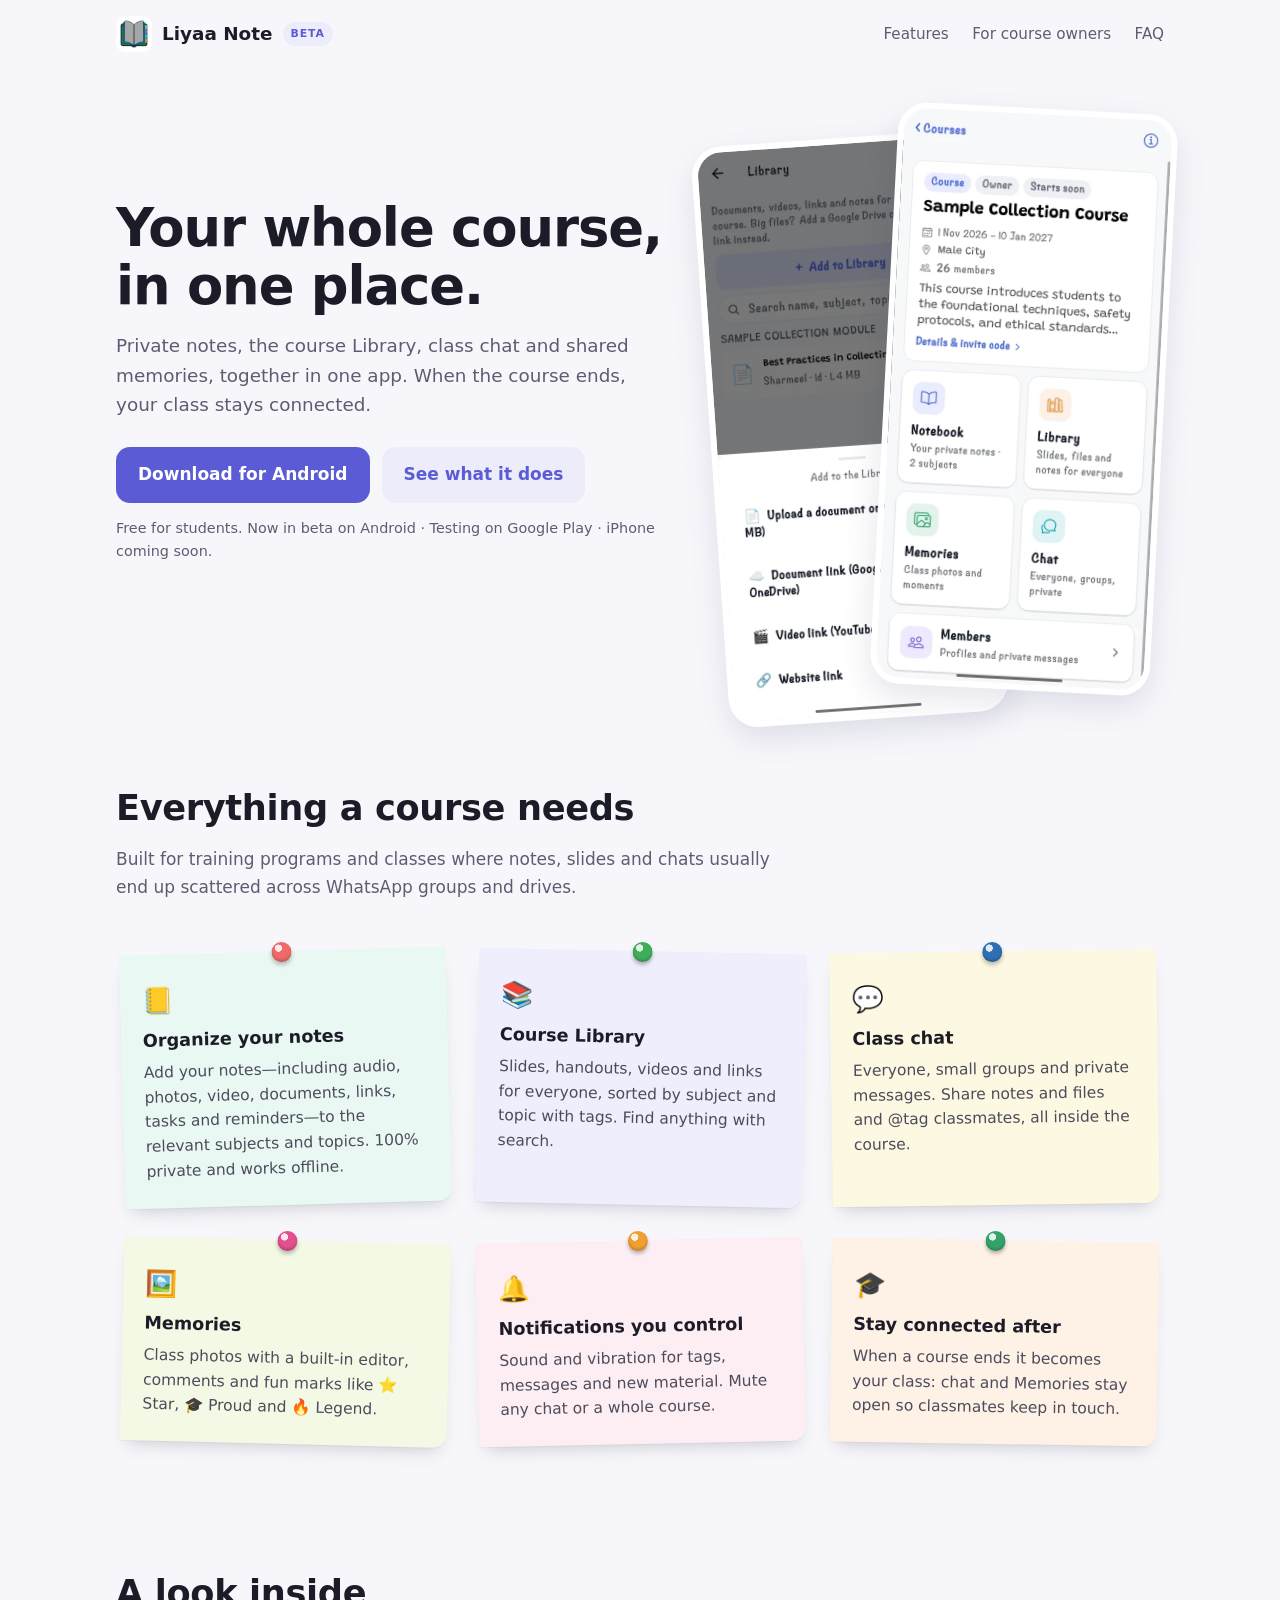
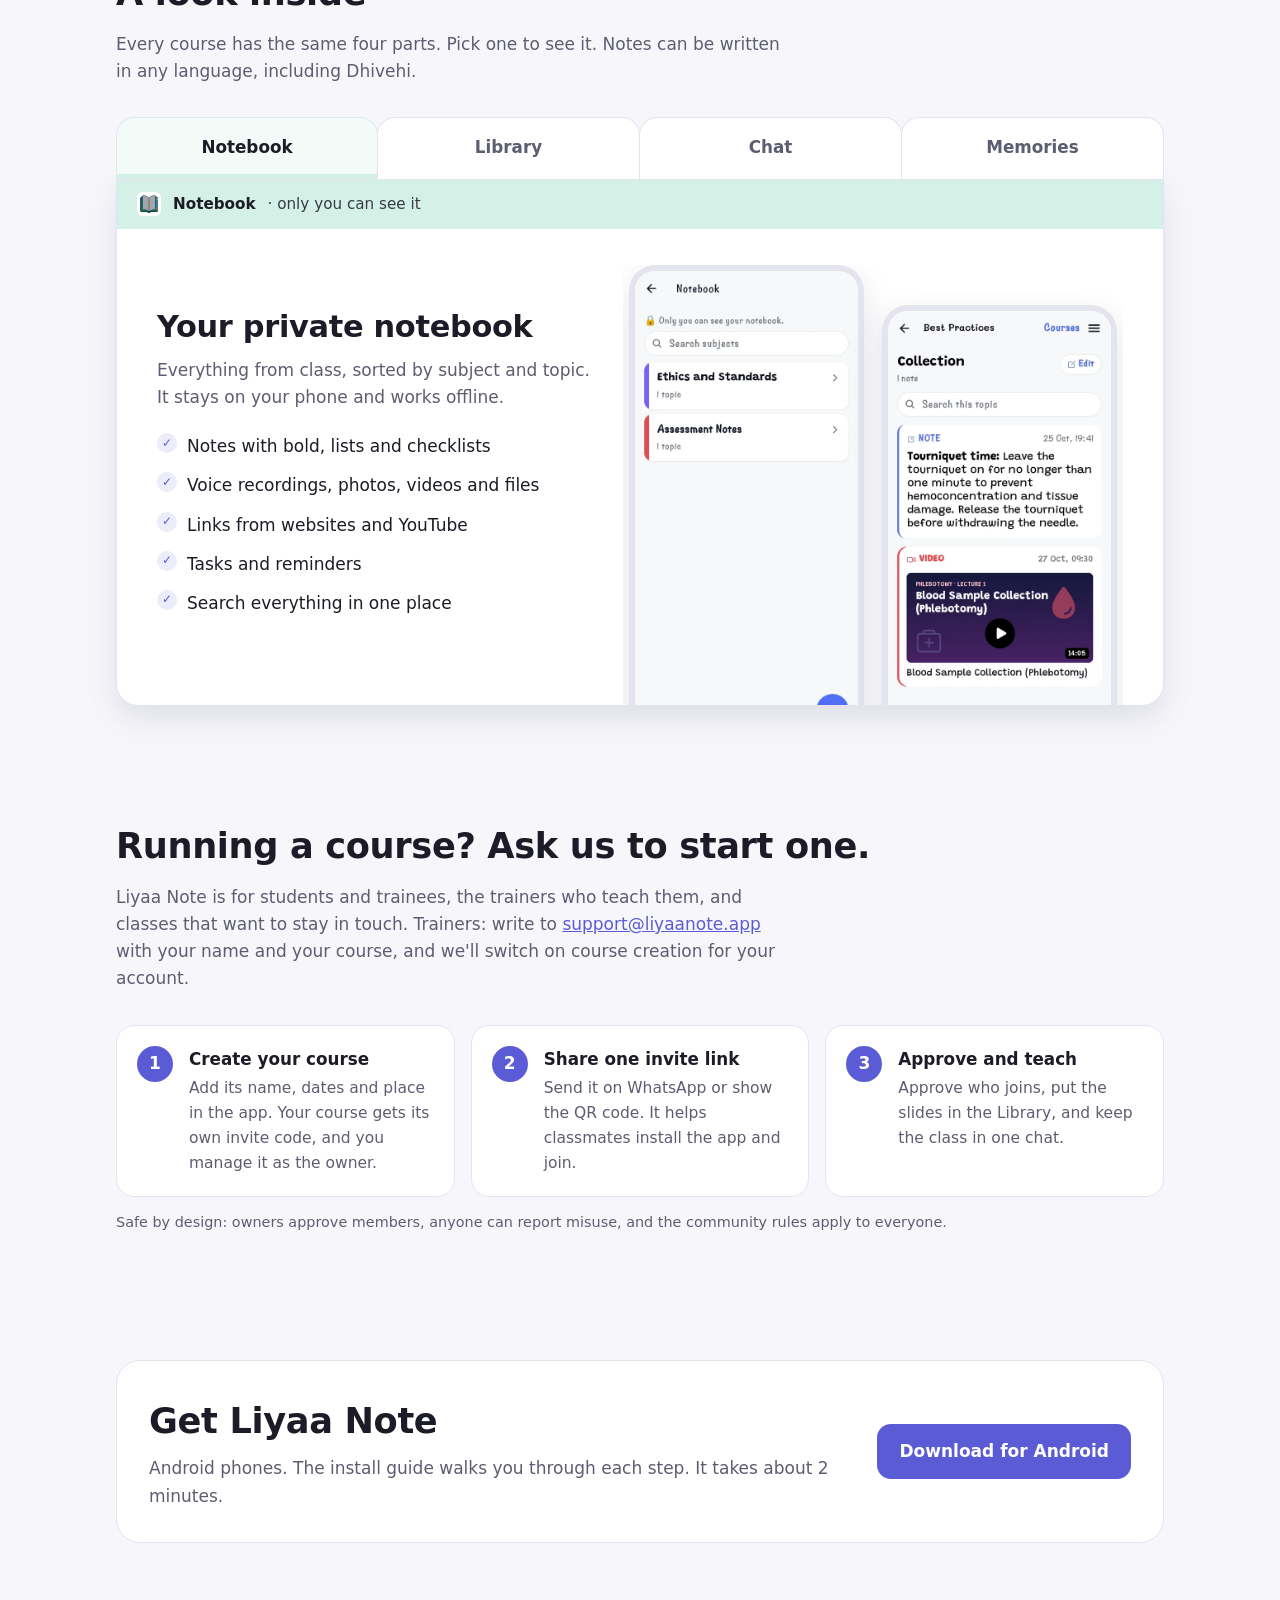
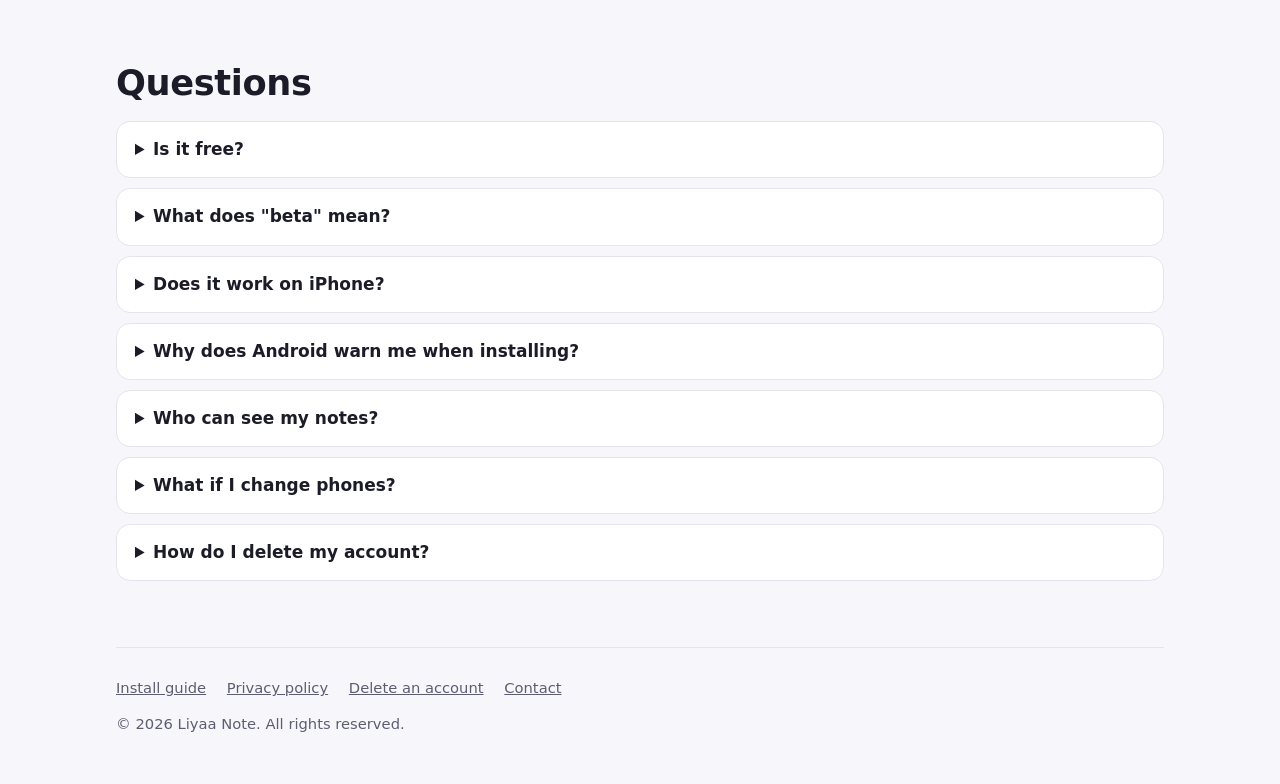
==== commit e580fc4c: "Website: back to the original design, with tabs, sticky notes and corrected facts - A look inside: N" ====
--- a/index.html
+++ b/index.html
@@ -9,429 +9,304 @@
 <meta property="og:title" content="Liyaa Note">
 <meta property="og:description" content="Course notes, class chat and shared memories, together in one place.">
 <meta property="og:image" content="https://liyaanote.app/img/icon.png">
-<link rel="preconnect" href="https://fonts.googleapis.com">
-<link rel="preconnect" href="https://fonts.gstatic.com" crossorigin>
-<link href="https://fonts.googleapis.com/css2?family=Stack+Sans+Headline:wght@300&family=Stack+Sans+Text:wght@400;500&family=Noto+Sans+Thaana:wght@300;400;500&family=Noto+Sans+Arabic:wght@300;400&display=swap" rel="stylesheet">
-<link rel="stylesheet" href="site.css">
-<script>document.documentElement.classList.add('js')</script>
 <style>
-  /* ---------- Hero: a stack of course folders ---------- */
-  .hero { position: relative; height: 100svh; min-height: 640px; overflow: hidden; background: var(--bg); color: var(--ink); }
-  .hero .top { position: relative; z-index: 2; }
-  .hero-text { position: relative; z-index: 2; text-align: center; padding-top: clamp(40px, 7svh, 88px); }
-  .hero h1 { font: 300 clamp(72px, 10vw, 160px)/1 var(--display); letter-spacing: -0.035em; margin: 0; }
-  .hero .lede { font-size: var(--step-lead); line-height: 1.4; max-width: 46ch; margin: 28px auto 0; text-wrap: balance; }
-  .folders { position: absolute; left: 0; right: 0; top: 51%; bottom: 0; }
-  .folder { position: absolute; left: 7%; width: 86%; height: 100%; display: block; color: inherit; text-decoration: none; }
-  .folder .tab { position: absolute; top: -40px; height: 41px; padding: 0 34px; display: flex; align-items: center; font: 500 17px/1 var(--text); white-space: nowrap;
-    background: inherit; clip-path: polygon(14px 0, calc(100% - 14px) 0, 100% 100%, 0 100%); }
-  .folder:nth-child(1) { top: 0;     background: var(--field-5); color: var(--field-5-ink); }
-  .folder:nth-child(2) { top: 56px;  background: var(--field-4); color: var(--field-4-ink); }
-  .folder:nth-child(3) { top: 112px; background: var(--field-1); color: var(--field-1-ink); }
-  .folder:nth-child(4) { top: 168px; background: var(--field-2); color: var(--field-2-ink); }
-  .folder:nth-child(5) { top: 224px; background: var(--field-3); color: var(--field-3-ink); }
-  .folder:nth-child(1) .tab { right: 4%; }
-  .folder:nth-child(2) .tab { left: 52%; }
-  .folder:nth-child(3) .tab { left: 30%; }
-  .folder:nth-child(4) .tab { left: 10%; }
-  .folder:nth-child(5) .tab { left: 0; }
-  a.folder { transition: transform 260ms var(--ease-out); }
-  a.folder:hover, a.folder:focus-visible { transform: translateY(-10px); }
-  .front { padding: 28px 32px; display: flex; flex-wrap: wrap; align-items: flex-start; align-content: flex-start; gap: 12px 28px; }
-  .front p { margin: 0; max-width: 40ch; align-self: center; }
+  :root {
+    --bg: #f7f7fb; --card: #ffffff; --text: #1c1c28; --muted: #5d5d72; --accent: #5b5bd6; --accent-ink: #ffffff;
+    --accent-soft: #ececfb; --line: #e4e4ee; --shadow: 0 12px 32px rgba(40, 40, 90, .12);
+  }
+  @media (prefers-color-scheme: dark) {
+    :root { --bg: #121218; --card: #1c1c26; --text: #ececf3; --muted: #a3a3b8; --accent: #8f8ff0; --accent-ink: #121218; --accent-soft: #26264a; --line: #2c2c3a; --shadow: 0 12px 32px rgba(0, 0, 0, .45); }
+  }
+  * { box-sizing: border-box; }
+  html { scroll-behavior: smooth; }
+  body { margin: 0; background: var(--bg); color: var(--text); font: 17px/1.6 system-ui, -apple-system, "Segoe UI", Roboto, sans-serif; }
+  a { color: var(--accent); }
+  .wrap { max-width: 1080px; margin: 0 auto; padding: 0 16px; }
+  header.top { display: flex; align-items: center; justify-content: space-between; padding: 16px 0; }
+  .brand { display: flex; align-items: center; gap: 10px; font-weight: 800; font-size: 1.15rem; color: var(--text); text-decoration: none; }
+  .brand img { width: 36px; height: 36px; border-radius: 9px; }
+  .beta { font-size: .68rem; font-weight: 800; letter-spacing: .08em; text-transform: uppercase; color: var(--accent); background: var(--accent-soft); padding: 3px 8px; border-radius: 999px; }
+  nav a { color: var(--muted); text-decoration: none; margin-left: 18px; font-size: .95rem; }
+  nav a:hover { color: var(--text); }
+  @media (max-width: 640px) { nav .hide-sm { display: none; } }
+
+  .hero { display: grid; grid-template-columns: 1.1fr .9fr; gap: 40px; align-items: center; padding: 40px 0 56px; }
+  .hero h1 { font-size: clamp(2.1rem, 5vw, 3.3rem); line-height: 1.1; margin: 0 0 16px; letter-spacing: -.02em; }
+  .hero p.lead { font-size: 1.15rem; color: var(--muted); margin: 0 0 28px; max-width: 34em; }
+  .ctas { display: flex; flex-wrap: wrap; gap: 12px; }
+  .btn { display: inline-block; text-decoration: none; font-weight: 700; padding: 14px 22px; border-radius: 14px; }
+  .btn.primary { background: var(--accent); color: var(--accent-ink); }
+  .btn.ghost { background: var(--accent-soft); color: var(--accent); }
+  .small { font-size: .9rem; color: var(--muted); margin-top: 14px; }
+  .phone { width: 100%; max-width: 280px; border-radius: 30px; box-shadow: var(--shadow); border: 6px solid var(--card); display: block; background: var(--card); }
+  .hero .phones { position: relative; height: 560px; }
+  .hero .phones img { position: absolute; }
+  .hero .phones img:first-child { left: 0; top: 30px; transform: rotate(-4deg); }
+  .hero .phones img:last-child { right: 0; top: 0; transform: rotate(3deg); }
+  @media (max-width: 860px) {
+    .hero { grid-template-columns: 1fr; padding-top: 16px; }
+    .hero .phones { height: auto; display: flex; gap: 12px; justify-content: center; }
+    .hero .phones img { position: static; transform: none !important; width: 46%; max-width: 230px; }
+  }
+
+  section { padding: 56px 0; }
+  section h2 { font-size: clamp(1.6rem, 3.5vw, 2.2rem); margin: 0 0 10px; letter-spacing: -.01em; }
+  section .sub { color: var(--muted); margin: 0 0 32px; max-width: 40em; }
+
+  /* Features as sticky notes pinned to the page: very light paper, a slight tilt, a pushpin on top. */
+  .features { display: grid; grid-template-columns: repeat(3, 1fr); gap: 36px 28px; padding: 18px 6px 8px; }
+  @media (max-width: 860px) { .features { grid-template-columns: repeat(2, 1fr); } }
+  @media (max-width: 560px) { .features { grid-template-columns: 1fr; gap: 30px; padding: 14px 10px 4px; } }
+  .feature { --paper: #eefaf6; --pin: #ef6b6b; position: relative; background: var(--paper); color: #2a2a33; padding: 34px 22px 24px; border-radius: 2px 2px 14px 2px;
+    box-shadow: 0 1px 1px rgba(0, 0, 0, .04), 0 10px 18px -8px rgba(40, 40, 70, .22); transform: rotate(var(--tilt, 0deg)); transition: transform .3s cubic-bezier(.22, 1, .36, 1), box-shadow .3s; }
+  .feature:hover { transform: rotate(0deg) translateY(-4px); box-shadow: 0 1px 1px rgba(0, 0, 0, .04), 0 18px 26px -10px rgba(40, 40, 70, .28); }
+  /* The pin: a round head with a highlight, and a little shadow where it meets the paper. */
+  .feature::before { content: ""; position: absolute; top: -9px; left: 50%; width: 20px; height: 20px; margin-left: -10px; border-radius: 50%;
+    background: radial-gradient(circle at 35% 30%, rgba(255, 255, 255, .85) 0 18%, transparent 20%), var(--pin);
+    box-shadow: 0 3px 4px rgba(0, 0, 0, .25), inset 0 -2px 3px rgba(0, 0, 0, .18); z-index: 1; }
+  .feature::after { content: ""; position: absolute; top: 6px; left: 50%; width: 10px; height: 4px; margin-left: -3px; border-radius: 50%; background: rgba(0, 0, 0, .12); filter: blur(1px); }
+  .feature:nth-child(1) { --paper: #eaf8f3; --pin: #ef6b6b; --tilt: -1.6deg; }
+  .feature:nth-child(2) { --paper: #efeefc; --pin: #3fae5a; --tilt: 1.2deg; }
+  .feature:nth-child(3) { --paper: #fdf8e1; --pin: #2f6fb5; --tilt: -0.8deg; }
+  .feature:nth-child(4) { --paper: #f3f9e4; --pin: #e2508f; --tilt: 1.4deg; }
+  .feature:nth-child(5) { --paper: #fdeef3; --pin: #f0a030; --tilt: -1.2deg; }
+  .feature:nth-child(6) { --paper: #fef1e6; --pin: #33a36b; --tilt: 0.9deg; }
+  .feature .ico { font-size: 1.6rem; line-height: 1; margin-bottom: 12px; }
+  .feature h3 { margin: 0 0 6px; font-size: 1.1rem; color: #1c1c28; }
+  .feature p { margin: 0; color: #4c4c5c; font-size: .97rem; }
+  @media (prefers-reduced-motion: reduce) { .feature, .feature:hover { transition: none; } }
+
+  /* A look inside: tabs over one panel per part of the app. */
+  .tabs { display: grid; grid-template-columns: repeat(4, 1fr); gap: 0; }
+  .tab { position: relative; font: inherit; font-weight: 700; font-size: 1.05rem; color: var(--muted); background: var(--card); border: 1px solid var(--line); border-bottom: 0;
+    border-radius: 18px 18px 0 0; padding: 16px 10px 18px; cursor: pointer; transition: background .2s, color .2s; }
+  .tab + .tab { margin-left: -1px; }
+  .tab:hover { color: var(--text); }
+  /* Each tab takes one of the sticky-note colours: very light paper for the tab, a little deeper for its underline and strip. */
+  .tab, .panel { --paper: #f3fbf8; --tone: #d5f0e6; }
+  .tab:nth-child(2), #panel-library { --paper: #f5f4fd; --tone: #e2e0f8; }
+  .tab:nth-child(3), #panel-chat { --paper: #fefbec; --tone: #f6ebbe; }
+  .tab:nth-child(4), #panel-memories { --paper: #fef5f8; --tone: #f8dce6; }
+  .tab[aria-selected="true"] { background: var(--paper); color: #1c1c28; }
+  .tab[aria-selected="true"]::after { content: ""; position: absolute; left: 0; right: 0; bottom: 0; height: 5px; background: var(--tone); }
+  .tab:focus-visible { outline: 3px solid var(--accent); outline-offset: -3px; }
+  .panel { background: var(--card); border: 1px solid var(--line); border-radius: 0 0 22px 22px; box-shadow: var(--shadow); overflow: hidden; }
+  .panel[hidden] { display: none; }
+  .panel .bar { display: flex; align-items: center; gap: 12px; background: var(--tone); color: #1c1c28; padding: 12px 20px; font-size: .95rem; font-weight: 600; }
+  .panel .bar img { width: 24px; height: 24px; border-radius: 6px; }
+  .panel .bar span { opacity: .85; font-weight: 500; }
+  .panel .body { display: grid; grid-template-columns: 1fr 1.15fr; gap: 32px; align-items: center; padding: 36px 40px 0; }
+  .panel h3 { font-size: clamp(1.4rem, 2.6vw, 1.9rem); line-height: 1.15; margin: 0 0 12px; letter-spacing: -.01em; }
+  .panel p { color: var(--muted); margin: 0 0 16px; }
+  .panel ul { margin: 0 0 36px; padding: 0; list-style: none; }
+  .panel li { padding: 6px 0 6px 30px; position: relative; }
+  .panel li::before { content: "✓"; position: absolute; left: 0; top: 6px; width: 20px; height: 20px; border-radius: 50%; background: var(--accent-soft); color: var(--accent); font-size: .75rem; font-weight: 800; display: grid; place-items: center; }
+  .panel .shots { display: flex; justify-content: center; gap: 18px; align-self: end; height: 440px; overflow: hidden; }
+  .panel .shots img { width: 235px; height: auto; align-self: flex-start; border-radius: 26px 26px 0 0; border: 6px solid var(--line); border-bottom: 0; box-shadow: var(--shadow); }
+  .panel .shots img:nth-child(2) { margin-top: 40px; }
+  @media (prefers-reduced-motion: no-preference) {
+    .panel:not([hidden]) .shots img { animation: rise .5s cubic-bezier(.22, 1, .36, 1) both; }
+    .panel:not([hidden]) .shots img:nth-child(2) { animation-delay: .08s; }
+    @keyframes rise { from { opacity: 0; transform: translateY(24px); } to { opacity: 1; transform: none; } }
+  }
   @media (max-width: 760px) {
-    .folders { top: 50%; }
-    .folder { left: 0; width: 100%; }
-    .folder .tab { height: 33px; top: -32px; padding: 0 22px; font-size: 15px; }
-    .folder:nth-child(2) { top: 52px; } .folder:nth-child(3) { top: 104px; } .folder:nth-child(4) { top: 156px; } .folder:nth-child(5) { top: 208px; }
-    .folder:nth-child(1) .tab { right: 16px; } .folder:nth-child(2) .tab { left: auto; right: 16px; }
-    .folder:nth-child(3) .tab { left: 50%; transform: translateX(-50%); } .folder:nth-child(4) .tab { left: 16px; } .folder:nth-child(5) .tab { left: 0; }
-    .front { padding: 20px var(--margin); }
-    .front .btn { width: 100%; }
-    .front p { font-size: 15px; }
-  }
-  .js .folder { animation: folder-in 900ms var(--ease-out) both; animation-delay: calc(var(--i) * 90ms + 200ms); }
-  @keyframes folder-in { from { transform: translateY(70vh); } to { transform: none; } }
-
-  /* ---------- Inside a course: four cards dealt into a fan ---------- */
-  .inside { background: var(--field-2); color: var(--field-2-ink); }
-  .fan-wrap { height: 250svh; position: relative; }
-  .fan-stage { position: sticky; top: 0; height: 100svh; min-height: 680px; overflow: hidden; }
-  .fan-head { position: absolute; top: 72px; left: var(--margin); right: var(--margin); display: grid; grid-template-columns: repeat(12, 1fr); gap: 0 var(--gutter); }
-  .fan-head h2 { grid-column: 1 / 7; }
-  .fan-head p { grid-column: 8 / 13; margin: 0; align-self: end; max-width: 44ch; }
-  .fan { position: absolute; left: 50%; bottom: 7svh; width: 1090px; height: 440px; margin-left: -545px; }
-  .card { position: absolute; top: 0; width: 340px; height: 440px; padding: 28px; border-radius: var(--radius); display: flex; flex-direction: column; justify-content: space-between;
-    will-change: transform; }
-  .card:nth-child(1) { left: 0;     background: var(--field-1); color: var(--field-1-ink); --r: -3deg; }
-  .card:nth-child(2) { left: 250px; background: var(--paper);   color: var(--paper-ink);   --r: 2deg; }
-  .card:nth-child(3) { left: 500px; background: var(--field-3); color: var(--field-3-ink); --r: -2deg; }
-  .card:nth-child(4) { left: 750px; background: var(--field-4); color: var(--field-4-ink); --r: 3deg; }
-  .card h3 { font: 300 32px/1.05 var(--display); letter-spacing: -0.02em; margin: 0; max-width: 222px; }
-  .card img { width: 204px; height: 220px; object-fit: cover; object-position: top; border-radius: 10px; display: block; }
-  .card p { margin: 0; font-size: 17px; line-height: 1.45; max-width: 222px; }
-  @media (max-width: 1180px), (max-height: 700px) {
-    .fan-wrap { height: auto; }
-    .fan-stage { position: static; height: auto; min-height: 0; overflow: visible; padding: 120px 0 140px; }
-    .fan-head { position: static; padding: 0 var(--margin); }
-    .fan { position: static; margin: 56px 0 0; width: auto; height: auto; display: flex; gap: 16px; overflow-x: auto; scroll-snap-type: x mandatory;
-      padding: 8px var(--margin) 12px; scroll-padding: 0 var(--margin); }
-    .card { position: relative; left: auto !important; flex: 0 0 min(340px, 82vw); transform: none !important; scroll-snap-align: start; }
-  }
-  @media (max-width: 760px) {
-    .fan-head { display: block; }
-    .fan-head p { margin-top: 20px; }
-  }
-
-  /* ---------- Write: the headline you can type ---------- */
-  .write { background: var(--field-1); color: var(--field-1-ink); min-height: 92svh; padding: 140px 0 120px; }
-  .write .wrap > p.intro { max-width: 52ch; margin: 24px 0 0; }
-  .typed { display: block; width: 100%; margin: 64px 0 0; padding: 0; border: 0; background: none; color: inherit; outline: none; caret-color: var(--field-1-ink);
-    font: 300 clamp(44px, 8vw, 132px)/1.1 var(--display), "Noto Sans Thaana", "Noto Sans Arabic", sans-serif; letter-spacing: -0.03em; }
-  .typed[dir="rtl"] { letter-spacing: 0; font-family: "Noto Sans Thaana", "Noto Sans Arabic", var(--display), sans-serif; }
-  .typed::placeholder { color: inherit; opacity: .55; }
-  .typed:focus-visible { background: rgba(255, 255, 255, .08); outline: none; }
-  .answer { display: grid; grid-template-columns: minmax(0, 560px) minmax(0, 1fr); gap: 32px var(--gutter); align-items: end; margin-top: 48px; }
-  .note-ui { background: #ffffff; color: #1c1c28; border-radius: 16px; padding: 18px 20px 22px; font-family: var(--text); }
-  .note-ui .crumb { font-size: 14px; color: #5d5d72; display: flex; justify-content: space-between; gap: 12px; }
-  .note-ui .crumb b { color: #1c1c28; font-weight: 500; }
-  .note-ui .body { font-size: 18px; line-height: 1.5; margin-top: 12px; min-height: 1.5em; overflow-wrap: anywhere; }
-  .note-ui .body[dir="rtl"] { font-family: "Noto Sans Thaana", "Noto Sans Arabic", var(--text); text-align: right; font-size: 20px; }
-  .note-ui .dir { margin-top: 14px; font-size: 14px; color: #00663f; font-weight: 500; }
-  .examples { display: flex; flex-wrap: wrap; gap: 8px 22px; }
-  .examples span { width: 100%; font-size: 15px; opacity: .85; }
-  .examples button { font: 500 17px/1.3 var(--text); color: inherit; background: none; border: 0; padding: 6px 0; cursor: pointer; text-decoration: underline; text-underline-offset: 5px; text-decoration-thickness: 1px; }
-  .examples button:hover, .examples button:focus-visible { text-decoration-thickness: 3px; }
-  .examples button[lang="dv"] { font-family: "Noto Sans Thaana", var(--text); font-size: 19px; }
-  .examples button[lang="ar"] { font-family: "Noto Sans Arabic", var(--text); }
-  @media (max-width: 1100px) { .write { min-height: 0; } }
-  @media (max-width: 760px) {
-    .write { padding: 96px 0; min-height: 0; }
-    .typed { font-size: 11vw; margin-top: 40px; }
-    .answer { grid-template-columns: 1fr; margin-top: 28px; }
-    .examples { gap: 8px; }
-    .examples button { background: rgba(255, 255, 255, .2); padding: 0 14px; min-height: 44px; text-decoration: none; border-radius: var(--radius-s); }
-  }
-
-  /* ---------- Organisers: accordion of tinted panels ---------- */
-  .organisers { background: var(--paper); color: var(--paper-ink); padding: 160px 0; }
-  .org-intro { display: grid; grid-template-columns: repeat(12, 1fr); gap: 0 var(--gutter); }
-  .org-intro h2 { grid-column: 1 / 6; }
-  .org-intro p { grid-column: 7 / 12; margin: 0; font-size: var(--step-body); }
-  .stages { display: flex; height: 540px; margin-top: 64px; border-radius: var(--radius); overflow: hidden; }
-  .stage { position: relative; flex: 1 1 0; min-width: 0; transition: flex-grow 450ms var(--ease-out); overflow: hidden; }
-  .stage.open { flex-grow: 7.2; }
-  .stage:nth-child(1) { background: #00663f; color: #fff; }
-  .stage:nth-child(2) { background: #007a52; color: #fff; }
-  .stage:nth-child(3) { background: #5fb38a; color: #0e1a14; }
-  .stage:nth-child(4) { background: #9fd1b7; color: #0e1a14; }
-  .stage:nth-child(5) { background: #d3ecdf; color: #0e1a14; }
-  .stage button { position: absolute; inset: 0; width: 100%; border: 0; background: none; color: inherit; cursor: pointer; padding: 0; text-align: left; }
-  .stage button span { position: absolute; left: 22px; bottom: 26px; font: 500 20px/1 var(--text); white-space: nowrap; transform-origin: left bottom; transform: rotate(-90deg) translateY(100%); }
-  .stage button:hover span, .stage button:focus-visible span { text-decoration: underline; text-underline-offset: 5px; }
-  .stage.open button { display: none; }
-  .stage .panel { position: absolute; inset: 0; display: grid; grid-template-columns: minmax(0, 1fr) minmax(0, 1fr); opacity: 0; visibility: hidden; transition: opacity 300ms var(--ease-out) 0ms; }
-  .stage.open .panel { opacity: 1; visibility: visible; transition-delay: 220ms; }
-  .panel .words { padding: 36px; display: flex; flex-direction: column; justify-content: space-between; min-width: 300px; }
-  .panel h3 { font: 300 40px/1.05 var(--display); letter-spacing: -0.02em; margin: 0; }
-  .panel p { margin: 0; max-width: 36ch; font-size: 17px; }
-  .panel figure { margin: 0; overflow: hidden; }
-  .panel figure img { width: 100%; height: 100%; object-fit: cover; display: block; animation: drift 24s var(--ease-soft) infinite alternate; }
-  .panel .shot { padding: 36px 36px 0; display: flex; justify-content: center; align-items: flex-end; }
-  .panel .shot img { width: min(260px, 100%); height: 100%; max-height: 468px; object-fit: cover; object-position: top; border-radius: 14px 14px 0 0; display: block; }
-  @keyframes drift { from { transform: scale(1.02); } to { transform: scale(1.12) translateX(-2%); } }
-  @media (max-width: 900px) {
-    .organisers { padding: 120px 0; }
-    .org-intro { display: block; }
-    .org-intro p { margin-top: 20px; }
-    .stages { flex-direction: column; height: auto; margin-top: 40px; }
-    .stage { flex: none; }
-    .stage button { position: relative; inset: auto; height: 64px; }
-    .stage button span { transform: none; left: 20px; bottom: auto; top: 22px; font-size: 18px; }
-    .stage.open button { display: none; }
-    .stage .panel { position: static; display: none; grid-template-columns: 1fr; }
-    .stage.open .panel { display: grid; }
-    .panel .words { min-width: 0; padding: 24px 20px; gap: 20px; }
-    .panel p { font-size: 17px; }
-    .panel figure { height: 220px; }
-    .panel .shot { padding: 0 20px; height: 300px; }
-  }
-
-  /* ---------- Install: one word is the button ---------- */
-  .install { display: flex; flex-direction: column; justify-content: space-between; min-height: 62svh; padding: 32px var(--margin) 24px; background: var(--accent); color: var(--accent-ink);
-    text-decoration: none; transition: background 0ms, color 0ms; }
-  .install:hover, .install:focus-visible { background: var(--accent-ink); color: var(--accent); outline: none; }
-  .install .row { display: flex; justify-content: space-between; align-items: flex-start; gap: 24px; }
-  .install .row p { margin: 0; font-size: 20px; max-width: 34ch; }
-  .install svg { width: 48px; height: 48px; flex: none; transition: transform 260ms var(--ease-out); }
-  .install:hover svg, .install:focus-visible svg { transform: translate(6px, -6px); }
-  .install .word { display: block; font: 300 38.5vw/0.78 var(--display); letter-spacing: -0.05em; margin: 40px 0 0 -0.04em; white-space: nowrap; }
-  @media (max-width: 760px) {
-    .install { min-height: 46svh; }
-    .install .row p { font-size: 17px; }
-    .install svg { width: 32px; height: 32px; }
-    .install .word { font-size: 38vw; }
-  }
-
-  /* ---------- Questions: accordion of filled tiles ---------- */
-  .faq { background: var(--bg); color: var(--ink); padding: 160px 0 40px; }
-  .faq .wrap { display: grid; grid-template-columns: repeat(12, 1fr); gap: 0 var(--gutter); align-items: start; }
-  .faq h2 { grid-column: 1 / 5; position: sticky; top: 96px; }
-  .tiles { grid-column: 5 / 13; display: grid; gap: 8px; }
-  .tiles details { background: var(--surface); border-radius: var(--radius); transition: background 200ms var(--ease-out); }
-  .tiles summary { list-style: none; cursor: pointer; min-height: 72px; padding: 22px 64px 22px 24px; position: relative; font: 500 20px/1.35 var(--text); }
-  .tiles summary::-webkit-details-marker { display: none; }
-  .tiles summary::before, .tiles summary::after { content: ""; position: absolute; right: 24px; top: 34px; width: 16px; height: 3px; background: currentColor; transition: transform 240ms var(--ease-out); }
-  .tiles summary::after { transform: rotate(90deg); }
-  .tiles details[open] { background: var(--accent); color: var(--accent-ink); }
-  .tiles details[open] summary::after { transform: rotate(0deg); }
-  .tiles summary:hover { background: rgba(0, 0, 0, .04); border-radius: var(--radius); }
-  .tiles details p { margin: 0; padding: 0 24px 26px; max-width: 52ch; font-size: 17px; }
-  .tiles details a { color: inherit; }
-  @media (max-width: 900px) {
-    .faq { padding: 120px 0; }
-    .faq .wrap { display: block; }
-    .faq h2 { position: static; margin-bottom: 32px; }
-    .tiles { gap: 6px; }
-    .tiles summary { font-size: 18px; min-height: 64px; padding: 20px 56px 20px 20px; }
-    .tiles summary::before, .tiles summary::after { right: 20px; top: 31px; }
-    .tiles details p { font-size: 16px; padding: 0 20px 22px; }
-  }
+    .tab { font-size: .9rem; padding: 12px 4px 14px; border-radius: 14px 14px 0 0; }
+    .panel .body { grid-template-columns: 1fr; padding: 24px 20px 0; gap: 8px; }
+    .panel ul { margin-bottom: 20px; }
+    .panel .shots { height: 320px; }
+    .panel .shots img { width: 46%; max-width: 200px; }
+    .panel .shots img:nth-child(2) { margin-top: 28px; }
+  }
+
+  .steps { display: grid; grid-template-columns: repeat(3, 1fr); gap: 16px; counter-reset: s; }
+  @media (max-width: 760px) { .steps { grid-template-columns: 1fr; } }
+  .step { background: var(--card); border: 1px solid var(--line); border-radius: 18px; padding: 20px 20px 20px 72px; position: relative; counter-increment: s; }
+  .step::before { content: counter(s); position: absolute; left: 20px; top: 20px; width: 36px; height: 36px; border-radius: 50%; background: var(--accent); color: var(--accent-ink); font-weight: 800; display: grid; place-items: center; }
+  .step h3 { margin: 0 0 4px; font-size: 1.05rem; }
+  .step p { margin: 0; color: var(--muted); font-size: .97rem; }
+
+  .band { background: var(--card); border: 1px solid var(--line); border-radius: 24px; padding: 32px; display: grid; grid-template-columns: 1fr auto; gap: 24px; align-items: center; }
+  @media (max-width: 760px) { .band { grid-template-columns: 1fr; padding: 24px; } }
+  .band h2 { margin: 0 0 6px; }
+  .band p { margin: 0; color: var(--muted); }
+
+  details { background: var(--card); border: 1px solid var(--line); border-radius: 14px; padding: 14px 18px; margin: 10px 0; }
+  summary { cursor: pointer; font-weight: 700; }
+  details p { color: var(--muted); margin: 8px 0 0; }
+
+  footer { border-top: 1px solid var(--line); padding: 28px 0 48px; color: var(--muted); font-size: .92rem; }
+  footer a { color: var(--muted); margin-right: 16px; }
 </style>
 </head>
 <body>
-
-<header class="hero" data-ink="#141414">
-  <div class="top wrap">
-    <span></span>
-    <a class="mark" href="./"><img src="img/icon.png" alt="" width="28" height="28">Liyaa Note</a>
-    <a class="toplink" href="#faq">Questions</a>
-  </div>
-  <div class="hero-text wrap">
-    <h1>Liyaa Note</h1>
-    <p class="lede">One app for your training course: private notes, the class Library, chat and photos. Free for students, in beta on Android.</p>
-  </div>
-  <nav class="folders" aria-label="Sections">
-    <a class="folder" href="#faq" style="--i:0"><span class="tab">Questions</span></a>
-    <a class="folder" href="#organisers" style="--i:1"><span class="tab">For course owners</span></a>
-    <a class="folder" href="#write" style="--i:2"><span class="tab">Write in Dhivehi</span></a>
-    <a class="folder" href="#inside" style="--i:3"><span class="tab">Inside a course</span></a>
-    <div class="folder front" style="--i:4">
-      <span class="tab">Get the app</span>
-      <a class="btn on-accent" href="join.html#install">Download for Android</a>
-      <p>About 2 minutes with the install guide. iPhone is planned.</p>
-    </div>
-  </nav>
-</header>
-
-<main>
-  <section class="inside" id="inside" data-ink="#141414" aria-labelledby="inside-h">
-    <div class="fan-wrap">
-      <div class="fan-stage">
-        <div class="fan-head">
-          <h2 id="inside-h" data-reveal>Inside a course</h2>
-          <p data-reveal style="--d:1">Every course you join has the same four parts. Your notebook is yours alone. The rest is shared with your class, and nobody outside it.</p>
+<div class="wrap">
+  <header class="top">
+    <a class="brand" href="./"><img src="img/icon.png" alt="">Liyaa Note <span class="beta">Beta</span></a>
+    <nav>
+      <a class="hide-sm" href="#features">Features</a>
+      <a class="hide-sm" href="#owners">For course owners</a>
+      <a href="#faq">FAQ</a>
+    </nav>
+  </header>
+
+  <div class="hero">
+    <div>
+      <h1>Your whole course, in one place.</h1>
+      <p class="lead">Private notes, the course Library, class chat and shared memories, together in one app. When the course ends, your class stays connected.</p>
+      <div class="ctas">
+        <a class="btn primary" href="join.html#install">Download for Android</a>
+        <a class="btn ghost" href="#features">See what it does</a>
+      </div>
+      <p class="small">Free for students. Now in beta on Android · Testing on Google Play · iPhone coming soon.</p>
+    </div>
+    <div class="phones">
+      <img class="phone" src="img/library.webp?v=2" alt="Adding a document, Drive link, video or website to the course Library" width="270" loading="eager">
+      <img class="phone" src="img/course.webp?v=2" alt="A course page with Notebook, Library, Memories, Chat and Members" width="270" loading="eager">
+    </div>
+  </div>
+</div>
+
+<section id="features">
+  <div class="wrap">
+    <h2>Everything a course needs</h2>
+    <p class="sub">Built for training programs and classes where notes, slides and chats usually end up scattered across WhatsApp groups and drives.</p>
+    <div class="features">
+      <div class="feature"><div class="ico">📒</div><h3>Organize your notes</h3><p>Add your notes—including audio, photos, video, documents, links, tasks and reminders—to the relevant subjects and topics. 100% private and works offline.</p></div>
+      <div class="feature"><div class="ico">📚</div><h3>Course Library</h3><p>Slides, handouts, videos and links for everyone, sorted by subject and topic with tags. Find anything with search.</p></div>
+      <div class="feature"><div class="ico">💬</div><h3>Class chat</h3><p>Everyone, small groups and private messages. Share notes and files and @tag classmates, all inside the course.</p></div>
+      <div class="feature"><div class="ico">🖼️</div><h3>Memories</h3><p>Class photos with a built-in editor, comments and fun marks like ⭐ Star, 🎓 Proud and 🔥 Legend.</p></div>
+      <div class="feature"><div class="ico">🔔</div><h3>Notifications you control</h3><p>Sound and vibration for tags, messages and new material. Mute any chat or a whole course.</p></div>
+      <div class="feature"><div class="ico">🎓</div><h3>Stay connected after</h3><p>When a course ends it becomes your class: chat and Memories stay open so classmates keep in touch.</p></div>
+    </div>
+  </div>
+</section>
+
+<section>
+  <div class="wrap">
+    <h2>A look inside</h2>
+    <p class="sub">Every course has the same four parts. Pick one to see it. Notes can be written in any language, including Dhivehi.</p>
+    <div class="tabs" role="tablist" aria-label="Parts of a course">
+      <button class="tab" role="tab" id="tab-notebook" aria-controls="panel-notebook" aria-selected="true">Notebook</button>
+      <button class="tab" role="tab" id="tab-library" aria-controls="panel-library" aria-selected="false" tabindex="-1">Library</button>
+      <button class="tab" role="tab" id="tab-chat" aria-controls="panel-chat" aria-selected="false" tabindex="-1">Chat</button>
+      <button class="tab" role="tab" id="tab-memories" aria-controls="panel-memories" aria-selected="false" tabindex="-1">Memories</button>
+    </div>
+    <div class="panel" role="tabpanel" id="panel-notebook" aria-labelledby="tab-notebook">
+      <div class="bar"><img src="img/icon.png" alt="">Notebook <span>· only you can see it</span></div>
+      <div class="body">
+        <div>
+          <h3>Your private notebook</h3>
+          <p>Everything from class, sorted by subject and topic. It stays on your phone and works offline.</p>
+          <ul><li>Notes with bold, lists and checklists</li><li>Voice recordings, photos, videos and files</li><li>Links from websites and YouTube</li><li>Tasks and reminders</li><li>Search everything in one place</li></ul>
         </div>
-        <div class="fan" id="fan">
-          <article class="card">
-            <h3>Notebook</h3>
-            <img src="img/notebook.webp?v=2" alt="The notebook screen with two subjects, Ethics and Standards and Assessment Notes" width="204" height="220" loading="lazy">
-            <p>Notes, photos, recordings, files and reminders, sorted by subject and topic. Private, and it works offline.</p>
-          </article>
-          <article class="card">
-            <h3>Library</h3>
-            <img src="img/library.webp?v=2" alt="The course Library with a menu to add a document, a Drive link, a video or a website" width="204" height="220" loading="lazy">
-            <p>Slides, handouts, videos and links for the whole class, by subject and topic, with search.</p>
-          </article>
-          <article class="card">
-            <h3>Chat</h3>
-            <img src="img/chat.webp?v=2" alt="Course chat with the Everyone room and smaller groups" width="204" height="220" loading="lazy">
-            <p>Everyone, small groups and private messages. Share a note or a file and @tag a classmate.</p>
-          </article>
-          <article class="card">
-            <h3>Memories</h3>
-            <img src="img/course.webp?v=2" alt="The course page with Notebook, Library, Memories, Chat and Members" width="204" height="220" loading="lazy">
-            <p>Class photos with comments and marks like Star, Proud and Legend. They stay after the course ends.</p>
-          </article>
+        <div class="shots"><img src="img/notebook.webp?v=2" alt="The notebook, sorted by subject" loading="lazy"><img src="img/note.webp?v=2" alt="A topic with a note and a lecture video" loading="lazy"></div>
+      </div>
+    </div>
+    <div class="panel" role="tabpanel" id="panel-library" aria-labelledby="tab-library" hidden>
+      <div class="bar"><img src="img/icon.png" alt="">Library <span>· shared with the whole course</span></div>
+      <div class="body">
+        <div>
+          <h3>The course Library</h3>
+          <p>Slides, handouts and links for everyone in the course, so nothing gets lost in a chat.</p>
+          <ul><li>Upload documents and files</li><li>Add video and website links</li><li>Link big files from Google Drive or OneDrive</li><li>Sorted by subject and topic, with tags</li><li>A notification when new material arrives</li></ul>
         </div>
-      </div>
-    </div>
-  </section>
-
-  <section class="write" id="write" data-ink="#141414" aria-labelledby="write-h">
-    <div class="wrap">
-      <h2 id="write-h" data-reveal>Write in Dhivehi or English</h2>
-      <p class="intro" data-reveal style="--d:1">Type a line below and see it the way the app sets it. Thaana and Arabic turn right to left on their own; bold, italic and underline work in every language.</p>
-      <div data-ui>
-        <label for="typed" class="sr-only">Type a line of a note</label>
-        <input class="typed" id="typed" type="text" value="Tourniquet: 1 minute max" maxlength="120" autocomplete="off" spellcheck="false" placeholder="Type a line…">
-        <div class="answer">
-          <div class="note-ui" aria-live="polite">
-            <div class="crumb"><span>Best Practices › <b>Collection</b></span><span>Note</span></div>
-            <div class="body" id="note-body"></div>
-            <div class="dir" id="note-dir"></div>
-          </div>
-          <div class="examples">
-            <span>Try one:</span>
-            <button type="button" data-text="Release the tourniquet within **1 minute**">English, with bold</button>
-            <button type="button" lang="dv" data-text="ލިޔާ ނޯޓަށް މަރުޙަބާ">ލިޔާ ނޯޓަށް މަރުޙަބާ</button>
-            <button type="button" lang="ar" data-text="مرحبا بكم في الدورة">مرحبا بكم في الدورة</button>
-          </div>
+        <div class="shots"><img src="img/library.webp?v=2" alt="Adding a document, link or video to the Library" loading="lazy"><img src="img/course.webp?v=2" alt="The course page" loading="lazy"></div>
+      </div>
+    </div>
+    <div class="panel" role="tabpanel" id="panel-chat" aria-labelledby="tab-chat" hidden>
+      <div class="bar"><img src="img/icon.png" alt="">Chat <span>· everyone, groups and private</span></div>
+      <div class="body">
+        <div>
+          <h3>Class chat</h3>
+          <p>Talk to the whole class, a small group or one classmate, without leaving the course.</p>
+          <ul><li>A chat for everyone in the course</li><li>Groups and private messages</li><li>Share a note or file from your notebook</li><li>@tag a classmate</li><li>Mute any chat, and choose what rings</li></ul>
         </div>
-      </div>
-    </div>
-  </section>
-
-  <section class="organisers" id="organisers" data-ink="#111111" aria-labelledby="org-h">
-    <div class="wrap">
-      <div class="org-intro">
-        <h2 id="org-h" data-reveal>Running a course?</h2>
-        <p data-reveal style="--d:1">Liyaa Note is for institutions, coordinators and instructors. During the beta, we set up every course with you. Write to <a href="mailto:support@liyaanote.app?subject=A%20course%20on%20Liyaa%20Note">support@liyaanote.app</a> with the course name, dates and place.</p>
-      </div>
-      <div class="stages" data-reveal style="--d:2">
-        <div class="stage open">
-          <button type="button" aria-expanded="true"><span>We set it up</span></button>
-          <div class="panel">
-            <div class="words"><h3>We set up the course</h3><p>The Liyaa Note team creates it with you: name, dates and place. You become the owner, and the course gets its own invite code.</p></div>
-            <figure><img src="assets/male-total.jpg" alt="Malé seen from the air, with the airport island behind it" width="1920" height="1280" loading="lazy"></figure>
-          </div>
+        <div class="shots"><img src="img/chat.webp?v=2" alt="The course chat with a group and a private message" loading="lazy"><img src="img/courses.webp?v=2" alt="All your courses" loading="lazy"></div>
+      </div>
+    </div>
+    <div class="panel" role="tabpanel" id="panel-memories" aria-labelledby="tab-memories" hidden>
+      <div class="bar"><img src="img/icon.png" alt="">Memories <span>· they stay after the course</span></div>
+      <div class="body">
+        <div>
+          <h3>Class Memories</h3>
+          <p>Share class photos and keep them. When the course ends, chat and Memories stay open.</p>
+          <ul><li>A built-in photo editor: crop, filters, adjust</li><li>Comments and @tags</li><li>Marks like ⭐ Star, 10/10 and ❤️ Heart</li><li>Class moments: Memorable, 🎓 Proud, 🙌 Teamwork, 💡 Inspiring, 🔥 Legend</li><li>The course becomes your class of the year</li></ul>
         </div>
-        <div class="stage">
-          <button type="button" aria-expanded="false"><span>Share one link</span></button>
-          <div class="panel">
-            <div class="words"><h3>Share one link</h3><p>Send the invite on WhatsApp or show its QR code. The link walks each person through installing the app and joining.</p></div>
-            <div class="shot"><img src="img/courses.webp?v=2" alt="The list of courses a member has joined" width="260" height="468" loading="lazy"></div>
-          </div>
-        </div>
-        <div class="stage">
-          <button type="button" aria-expanded="false"><span>Approve members</span></button>
-          <div class="panel">
-            <div class="words"><h3>Approve who joins</h3><p>Only people you approve get in. Anyone can report misuse, and the community rules apply to everyone.</p></div>
-            <div class="shot"><img src="img/course.webp?v=2" alt="The course page an owner manages" width="260" height="468" loading="lazy"></div>
-          </div>
-        </div>
-        <div class="stage">
-          <button type="button" aria-expanded="false"><span>Teach from the Library</span></button>
-          <div class="panel">
-            <div class="words"><h3>Teach from the Library</h3><p>Put the slides, handouts and video links in the Library. Members get a notification when new material arrives.</p></div>
-            <div class="shot"><img src="img/note.webp?v=2" alt="A topic with a note and a lecture video" width="260" height="468" loading="lazy"></div>
-          </div>
-        </div>
-        <div class="stage">
-          <button type="button" aria-expanded="false"><span>The class stays</span></button>
-          <div class="panel">
-            <div class="words"><h3>The class stays together</h3><p>When the course ends, its chat and Memories stay open, so the class can keep in touch.</p></div>
-            <div class="shot"><img src="img/chat.webp?v=2" alt="The class chat" width="260" height="468" loading="lazy"></div>
-          </div>
-        </div>
-      </div>
-    </div>
-  </section>
-
-  <a class="install" id="get" href="join.html#install" aria-labelledby="get-h">
-    <span class="row">
-      <p id="get-h">Get Liyaa Note for Android. The install guide shows every tap and takes about 2 minutes.</p>
-      <svg viewBox="0 0 48 48" aria-hidden="true"><path d="M14 34 L34 14 M17 14 H34 V31" fill="none" stroke="currentColor" stroke-width="3"/></svg>
-    </span>
-    <span class="word" aria-hidden="true">Install</span>
-  </a>
-
-  <section class="faq" id="faq" data-ink="#141414" aria-labelledby="faq-h">
-    <div class="wrap">
-      <h2 id="faq-h" data-reveal>Questions</h2>
-      <div class="tiles" data-reveal style="--d:1">
-        <details name="faq"><summary>Is it free?</summary><p>For students, yes: joining a course and your notebook are free. Courses are set up for institutions and instructors; during the beta, contact <a href="mailto:support@liyaanote.app">support@liyaanote.app</a>.</p></details>
-        <details name="faq"><summary>What does “beta” mean?</summary><p>Liyaa Note is in its test phase with its first courses. Everything works, and we’re improving it from your feedback. Tell us what you think at <a href="mailto:support@liyaanote.app">support@liyaanote.app</a>.</p></details>
-        <details name="faq"><summary>Does it work on iPhone?</summary><p>Not yet. Liyaa Note is Android-only for now. An iPhone version is planned.</p></details>
-        <details name="faq"><summary>Why does Android warn me when installing?</summary><p>Liyaa Note isn’t on Google Play yet, so Android asks you to allow the install. The <a href="join.html#install">install guide</a> shows exactly what to tap. Once it’s on Google Play this step goes away.</p></details>
-        <details name="faq"><summary>Who can see my notes?</summary><p>Only you. Your notebook stays on your phone, with an optional private backup. What you share in a course is seen only by that course’s members. See the <a href="privacy.html">privacy policy</a>.</p></details>
-        <details name="faq"><summary>What if I change phones?</summary><p>Sign in on the new phone: your courses, chats and Memories are there, and your notes come back from your backup. Recordings and files can be moved with a backup file saved to your own Google Drive or OneDrive.</p></details>
-        <details name="faq"><summary>How do I delete my account?</summary><p>In the app: Profile &amp; Settings, then Delete my account. Or see <a href="delete-account.html">how to delete your account</a>.</p></details>
-      </div>
-    </div>
-  </section>
-</main>
-
-<footer class="foot" data-ink="#141414">
-  <div class="wrap">
-    <div class="blocks" aria-label="Liyaa Note" role="img">
-      <span style="--h:92%">L</span><span style="--h:70%">i</span><span style="--h:100%">y</span><span style="--h:78%">a</span><span style="--h:88%">a</span>
-      <span class="gap"></span>
-      <span style="--h:96%">N</span><span style="--h:74%">o</span><span style="--h:84%">t</span><span style="--h:66%">e</span>
-    </div>
-    <div class="foot-cols">
-      <div><h2 class="foot-h">The app</h2><a href="join.html#install">Install guide</a><a href="#inside">Inside a course</a><a href="#faq">Questions</a></div>
-      <div><h2 class="foot-h">Your account</h2><a href="privacy.html">Privacy policy</a><a href="delete-account.html">Delete an account</a></div>
-      <div class="contact"><h2 class="foot-h">Contact</h2><a href="mailto:support@liyaanote.app">support@liyaanote.app</a><p>Courses are set up by the Liyaa Note team during the beta.</p></div>
-    </div>
-    <div class="foot-last">
-      <p>© 2026 Shield Craft. All rights reserved. Photo of Malé: <a href="https://commons.wikimedia.org/wiki/File:Male-total.jpg">Shahee Ilyas</a>, <a href="https://creativecommons.org/licenses/by-sa/3.0/">CC BY-SA 3.0</a>.</p>
-      <a class="btn small" href="join.html#install">Download</a>
-    </div>
-  </div>
-</footer>
-
+        <div class="shots"><img src="img/memories.webp?v=2" alt="A class photo in Memories of Liyaa Note open on a laptop, with a 10/10 mark" loading="lazy"><img src="img/marks.webp?v=1" alt="Giving a mark: Star, 10/10, Heart, Memorable, Proud, Teamwork, Inspiring, Legend" loading="lazy"></div>
+      </div>
+    </div>
+  </div>
+</section>
+
+<section id="owners">
+  <div class="wrap">
+    <h2>Running a course? Ask us to start one.</h2>
+    <p class="sub">Liyaa Note is for students and trainees, the trainers who teach them, and classes that want to stay in touch. Trainers: write to <a href="mailto:support@liyaanote.app?subject=Start%20a%20course%20on%20Liyaa%20Note">support@liyaanote.app</a> with your name and your course, and we'll switch on course creation for your account.</p>
+    <div class="steps">
+      <div class="step"><h3>Create your course</h3><p>Add its name, dates and place in the app. Your course gets its own invite code, and you manage it as the owner.</p></div>
+      <div class="step"><h3>Share one invite link</h3><p>Send it on WhatsApp or show the QR code. It helps classmates install the app and join.</p></div>
+      <div class="step"><h3>Approve and teach</h3><p>Approve who joins, put the slides in the Library, and keep the class in one chat.</p></div>
+    </div>
+    <p class="small">Safe by design: owners approve members, anyone can report misuse, and the community rules apply to everyone.</p>
+  </div>
+</section>
+
+<section>
+  <div class="wrap">
+    <div class="band">
+      <div>
+        <h2>Get Liyaa Note</h2>
+        <p>Android phones. The install guide walks you through each step. It takes about 2 minutes.</p>
+      </div>
+      <a class="btn primary" href="join.html#install">Download for Android</a>
+    </div>
+  </div>
+</section>
+
+<section id="faq">
+  <div class="wrap">
+    <h2>Questions</h2>
+    <details><summary>Is it free?</summary><p>For students, yes: joining a course and your notebook are free. Trainers who want to run a course can write to <a href="mailto:support@liyaanote.app">support@liyaanote.app</a>.</p></details>
+    <details><summary>What does "beta" mean?</summary><p>Liyaa Note is in its test phase with its first courses. Everything works, and we're improving it from your feedback. Tell us what you think at <a href="mailto:support@liyaanote.app">support@liyaanote.app</a>.</p></details>
+    <details><summary>Does it work on iPhone?</summary><p>Not yet. An iPhone version is on its way, through Apple's TestFlight first. For now, Liyaa Note is on Android.</p></details>
+    <details><summary>Why does Android warn me when installing?</summary><p>Liyaa Note is being tested on Google Play and isn't open to everyone there yet, so for now you install it from this website, and Android asks you to allow the install. The <a href="join.html#install">install guide</a> shows exactly what to tap. Once it's on Google Play this step goes away.</p></details>
+    <details><summary>Who can see my notes?</summary><p>Only you. Your notebook stays on your phone, with an optional private backup. What you share in a course is seen only by that course's members. See the <a href="privacy.html">privacy policy</a>.</p></details>
+    <details><summary>What if I change phones?</summary><p>Sign in on the new phone: your courses, chats and Memories are there, and your notes come back from your backup. Recordings and files can be moved with a backup file saved to your own Google Drive or OneDrive.</p></details>
+    <details><summary>How do I delete my account?</summary><p>In the app: Profile &amp; Settings → Delete my account. Or see <a href="delete-account.html">how to delete your account</a>.</p></details>
+  </div>
+</section>
+
+<div class="wrap">
+  <footer>
+    <a href="join.html#install">Install guide</a>
+    <a href="privacy.html">Privacy policy</a>
+    <a href="delete-account.html">Delete an account</a>
+    <a href="mailto:support@liyaanote.app">Contact</a>
+    <div style="margin-top:12px">© 2026 Liyaa Note. All rights reserved.</div>
+  </footer>
+</div>
 <script>
-// Reveal once on entering the viewport; never leaves content hidden.
-(() => {
-  const t = document.querySelectorAll('[data-reveal]');
-  if (!('IntersectionObserver' in window)) { t.forEach((el) => el.classList.add('is-in')); return; }
-  const io = new IntersectionObserver((es) => es.forEach((e) => { if (e.isIntersecting) { e.target.classList.add('is-in'); io.unobserve(e.target); } }), { rootMargin: '0px 0px -10% 0px', threshold: 0.08 });
-  t.forEach((el) => io.observe(el));
-  addEventListener('load', () => setTimeout(() => t.forEach((el) => { const r = el.getBoundingClientRect(); if (r.top < innerHeight && r.bottom > 0) el.classList.add('is-in'); }), 2500));
-})();
-
-// Inside a course: the cards are dealt one by one as the pinned stage scrolls.
-(() => {
-  const wrap = document.querySelector('.fan-wrap'), cards = [...document.querySelectorAll('.card')];
-  const still = matchMedia('(prefers-reduced-motion: reduce)'), small = matchMedia('(max-width: 1180px), (max-height: 700px)');
-  function frame() {
-    if (still.matches || small.matches) { cards.forEach((c) => (c.style.transform = '')); return; }
-    const r = wrap.getBoundingClientRect(), span = r.height - innerHeight;
-    const p = Math.min(1, Math.max(0, -r.top / (span * 0.85)));
-    cards.forEach((c, i) => {
-      // Card one is on the table from the start; each later card lands in its own quarter of the hold.
-      const k = i === 0 ? 1 : Math.min(1, Math.max(0, (p - (i - 1) / 3) * 3));
-      const e = 1 - Math.pow(1 - k, 3);
-      c.style.transform = `translateY(${(1 - e) * 110}vh) rotate(calc(var(--r) * ${e}))`;
-      c.style.opacity = i === 0 ? 1 : Math.min(1, k * 4);
+// A look inside: one panel at a time; arrow keys move between tabs.
+(function () {
+  var tabs = [].slice.call(document.querySelectorAll('.tab'));
+  function select(tab, focus) {
+    tabs.forEach(function (t) {
+      var on = t === tab;
+      t.setAttribute('aria-selected', String(on));
+      t.tabIndex = on ? 0 : -1;
+      document.getElementById(t.getAttribute('aria-controls')).hidden = !on;
     });
-  }
-  let queued = false;
-  addEventListener('scroll', () => { if (!queued) { queued = true; requestAnimationFrame(() => { queued = false; frame(); }); } }, { passive: true });
-  addEventListener('resize', frame);
-  frame();
-})();
-
-// Write: the note line, set the way the app sets it (same marks, same right-to-left detection).
-(() => {
-  const input = document.getElementById('typed'), body = document.getElementById('note-body'), dir = document.getElementById('note-dir');
-  const RTL = /[֐-ࣿיִ-ﻼ]/;
-  const esc = (s) => s.replace(/&/g, '&amp;').replace(/</g, '&lt;').replace(/>/g, '&gt;');
-  const marks = (s) => esc(s)
-    .replace(/\*\*([^*]+)\*\*/g, '<b>$1</b>')
-    .replace(/\+\+([^+]+)\+\+/g, '<u>$1</u>')
-    .replace(/(^|[^\w])_([^_\s][^_]*)_/g, '$1<i>$2</i>');
-  function show() {
-    const v = input.value, rtl = RTL.test(v);
-    input.dir = rtl ? 'rtl' : 'ltr';
-    body.dir = rtl ? 'rtl' : 'ltr';
-    body.innerHTML = v.trim() ? marks(v) : '…'; // everything typed is escaped first
-    dir.textContent = !v.trim() ? '' : rtl ? 'Right to left, set automatically' : 'Left to right';
-  }
-  input.addEventListener('input', show);
-  document.querySelectorAll('.examples button').forEach((b) => b.addEventListener('click', () => { input.value = b.dataset.text; show(); input.focus(); }));
-  show();
-})();
-
-// Running a course: one stage open at a time.
-(() => {
-  const stages = [...document.querySelectorAll('.stage')];
-  stages.forEach((s) => s.querySelector('button').addEventListener('click', () => {
-    stages.forEach((o) => { o.classList.toggle('open', o === s); o.querySelector('button').setAttribute('aria-expanded', String(o === s)); });
-    s.querySelector('h3').setAttribute('tabindex', '-1');
-    s.querySelector('h3').focus({ preventScroll: true });
-  }));
+    if (focus) tab.focus();
+  }
+  tabs.forEach(function (t, i) {
+    t.addEventListener('click', function () { select(t); });
+    t.addEventListener('keydown', function (e) {
+      var n = e.key === 'ArrowRight' ? i + 1 : e.key === 'ArrowLeft' ? i - 1 : e.key === 'Home' ? 0 : e.key === 'End' ? tabs.length - 1 : null;
+      if (n === null) return;
+      e.preventDefault();
+      select(tabs[(n + tabs.length) % tabs.length], true);
+    });
+  });
 })();
 </script>
 </body>
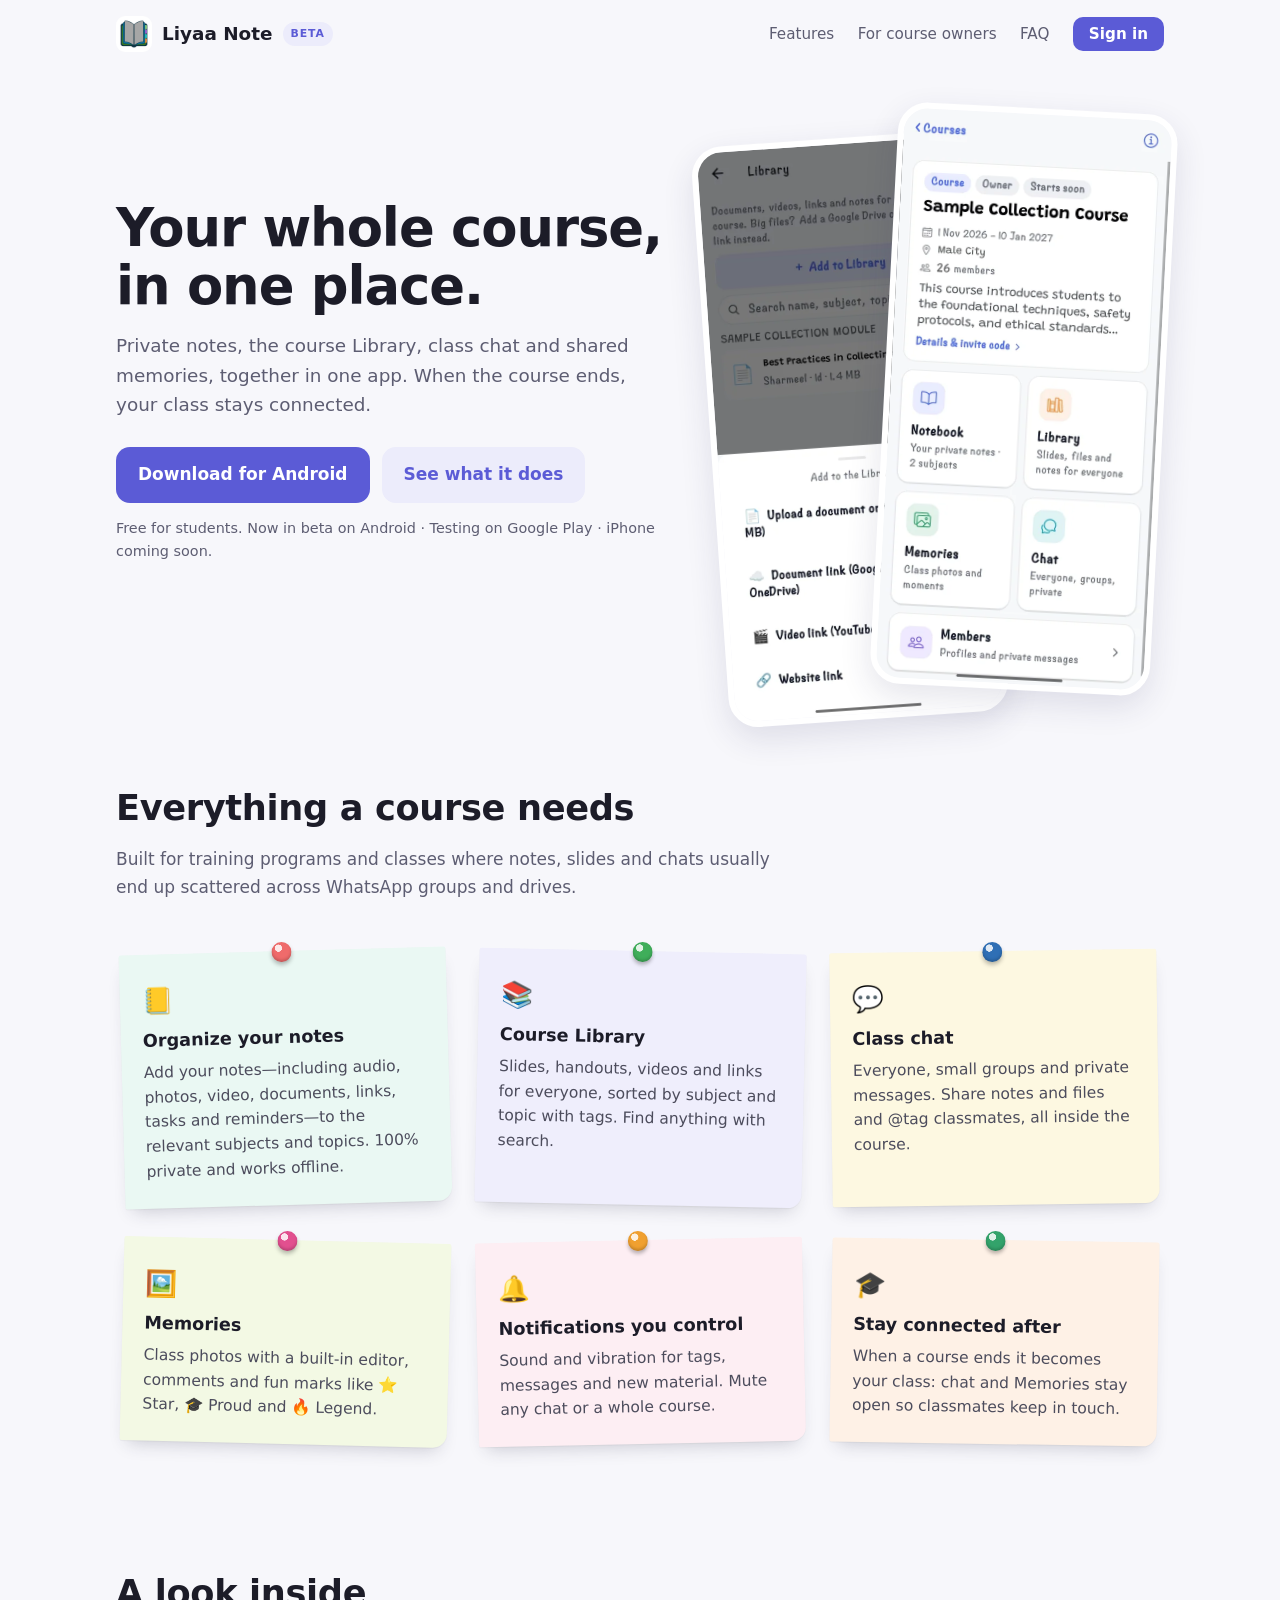
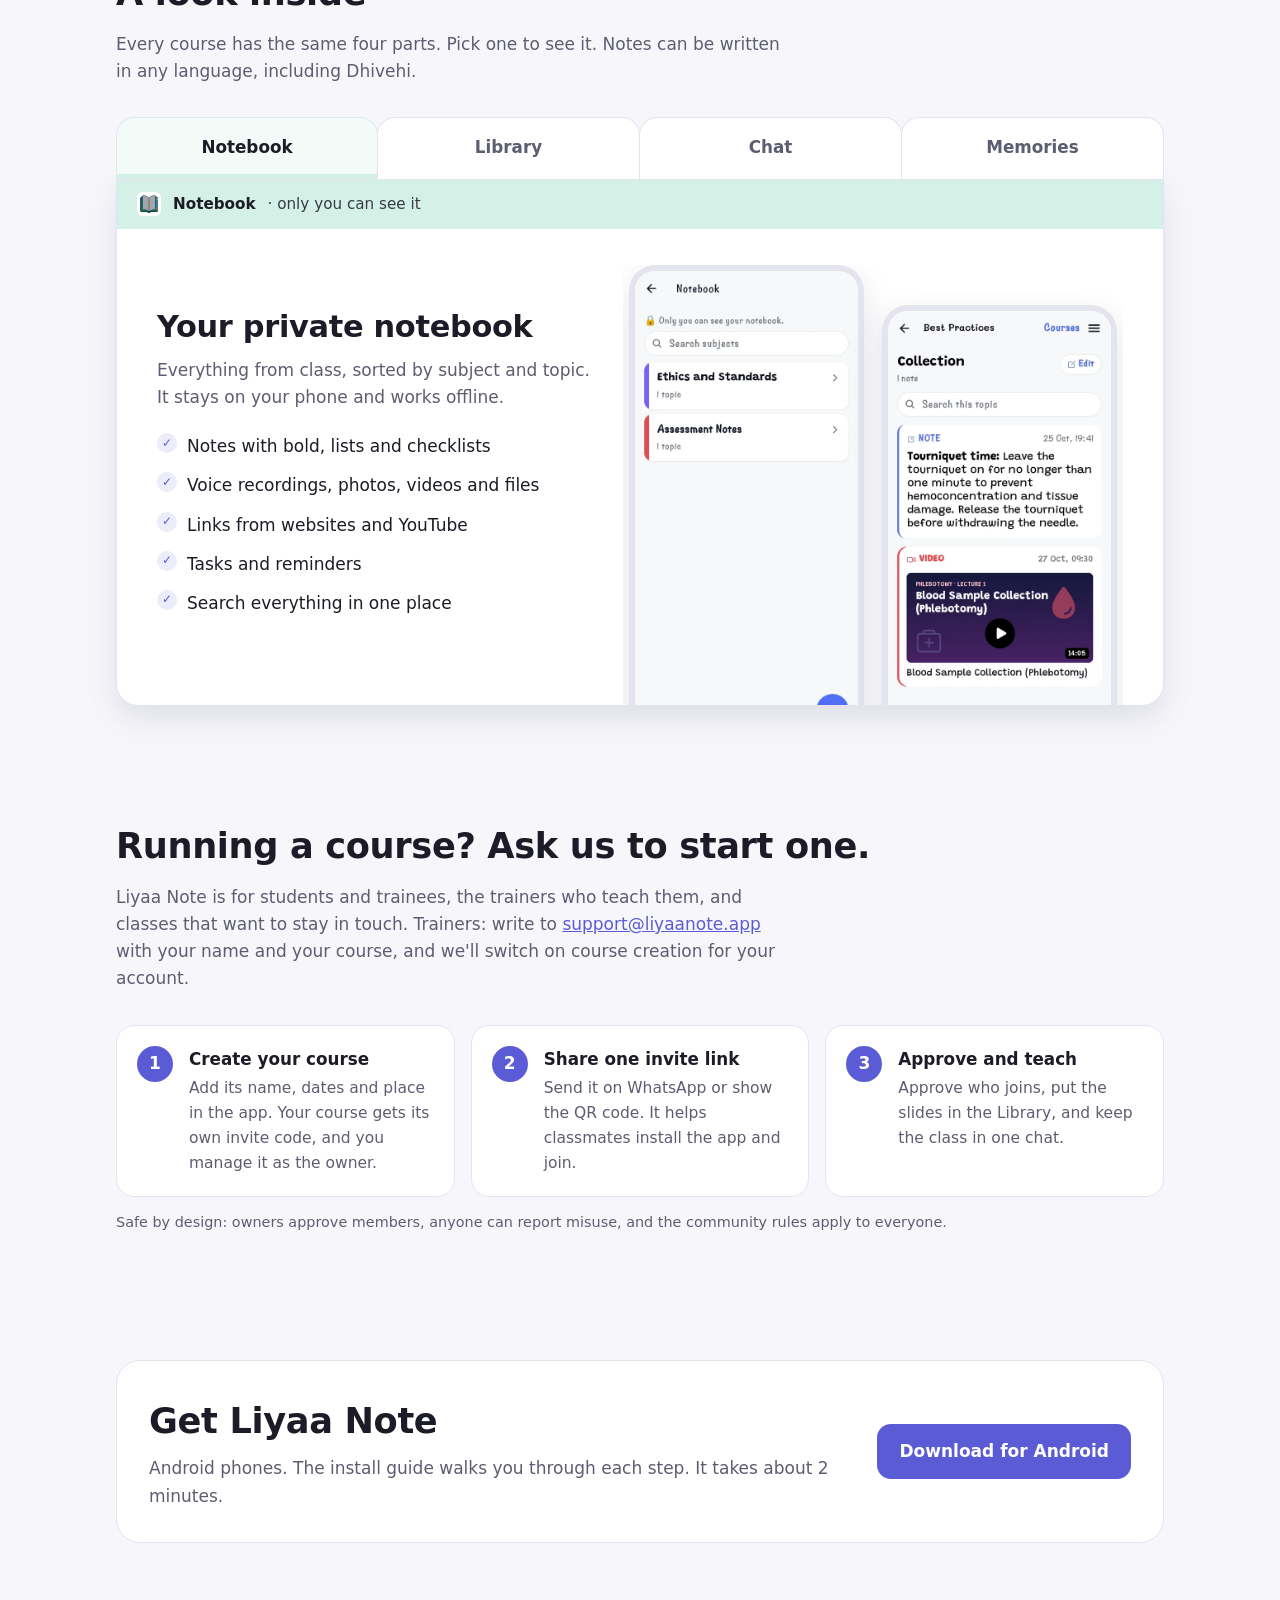
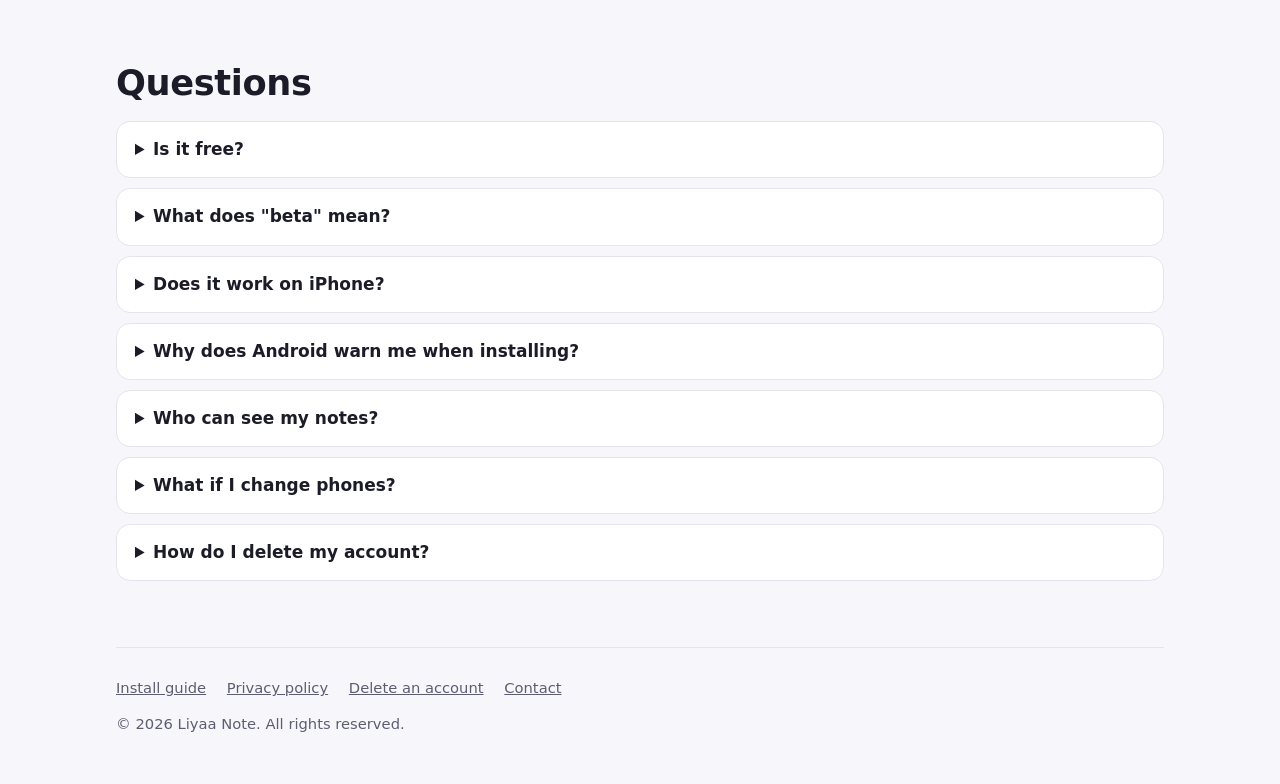
==== commit 4ea2a0e6: "Web app at /app: sign in, courses, Library and chat in the browser - Sign in, create an account (ema" ====
--- a/index.html
+++ b/index.html
@@ -28,6 +28,8 @@
   .beta { font-size: .68rem; font-weight: 800; letter-spacing: .08em; text-transform: uppercase; color: var(--accent); background: var(--accent-soft); padding: 3px 8px; border-radius: 999px; }
   nav a { color: var(--muted); text-decoration: none; margin-left: 18px; font-size: .95rem; }
   nav a:hover { color: var(--text); }
+  nav a.signin { color: var(--accent-ink); background: var(--accent); font-weight: 700; padding: 8px 16px; border-radius: 10px; }
+  nav a.signin:hover { color: var(--accent-ink); opacity: .9; }
   @media (max-width: 640px) { nav .hide-sm { display: none; } }
 
   .hero { display: grid; grid-template-columns: 1.1fr .9fr; gap: 40px; align-items: center; padding: 40px 0 56px; }
@@ -146,6 +148,7 @@
       <a class="hide-sm" href="#features">Features</a>
       <a class="hide-sm" href="#owners">For course owners</a>
       <a href="#faq">FAQ</a>
+      <a class="signin" href="app/">Sign in</a>
     </nav>
   </header>
 
